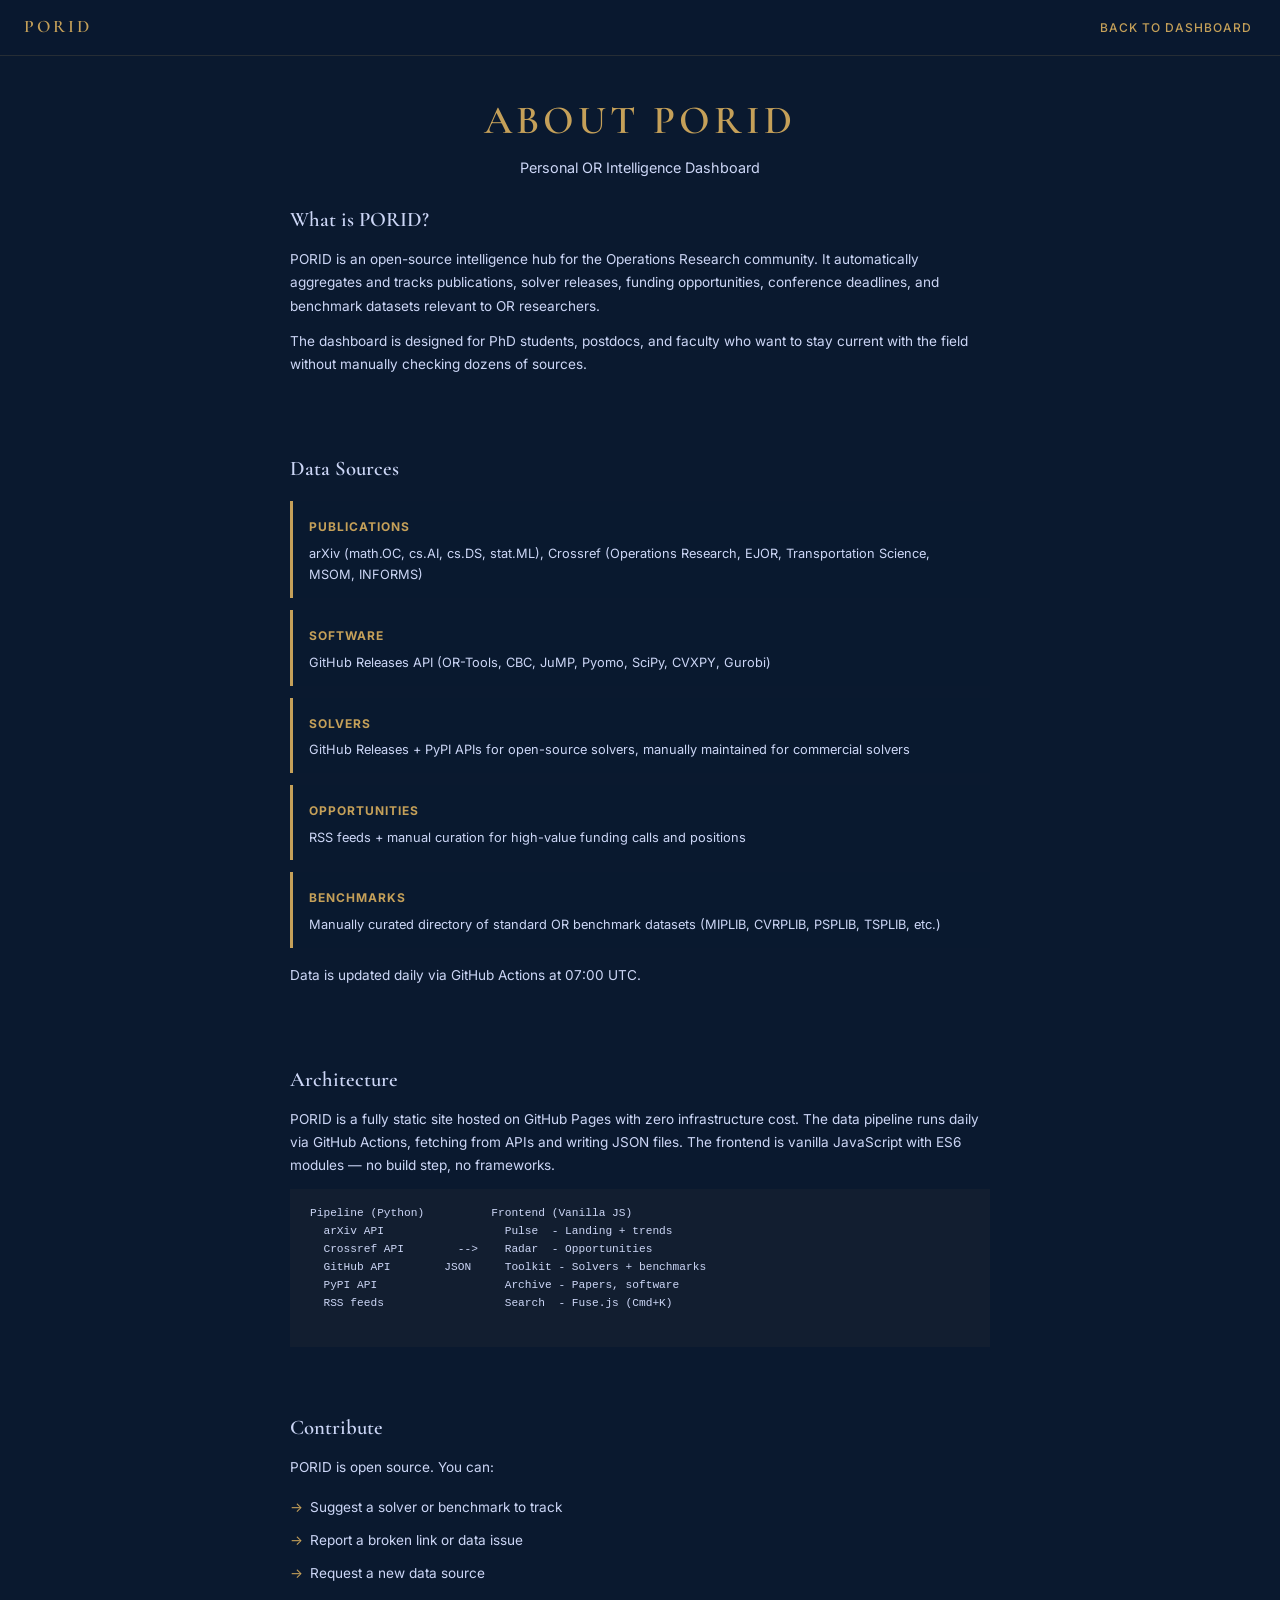
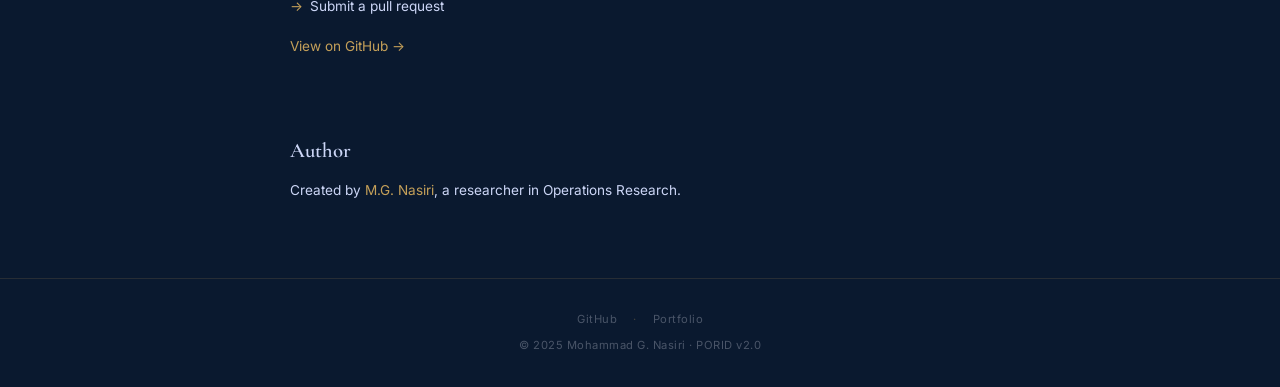
==== src/about.html @ 3f9fbd01 "feat: PORID v2.0 — 3-view intelligence hub (Pulse/Radar/Toolkit) Transform PORID from 12-tab paper a" ====
<!DOCTYPE html>
<html lang="en" data-theme="dark">
<head>
  <meta charset="UTF-8">
  <meta name="viewport" content="width=device-width, initial-scale=1.0">
  <title>About PORID — OR Intelligence Hub</title>
  <meta name="description" content="About PORID: an open-source intelligence hub for the Operations Research community.">

  <link rel="icon" type="image/svg+xml" href="data:image/svg+xml,%3Csvg xmlns='http://www.w3.org/2000/svg' viewBox='0 0 100 100'%3E%3Ccircle cx='50' cy='50' r='45' fill='%230A192F' stroke='%23C5A059' stroke-width='4'/%3E%3Ccircle cx='50' cy='50' r='8' fill='%23C5A059'/%3E%3Ccircle cx='50' cy='50' r='20' fill='none' stroke='%23C5A059' stroke-width='2' opacity='0.6'/%3E%3Ccircle cx='50' cy='50' r='32' fill='none' stroke='%23C5A059' stroke-width='1.5' opacity='0.3'/%3E%3C/svg%3E">

  <link rel="preconnect" href="https://fonts.googleapis.com">
  <link rel="preconnect" href="https://fonts.gstatic.com" crossorigin>
  <link href="https://fonts.googleapis.com/css2?family=Cormorant+Garamond:wght@400;600&family=Inter:wght@400;500;600&display=swap" rel="stylesheet">
  <link rel="stylesheet" href="css/style.css">
</head>
<body>

  <nav class="nav" role="navigation" aria-label="Main navigation">
    <a href="index.html#pulse" class="nav__brand">PORID</a>
    <div class="nav__spacer"></div>
    <div class="nav__actions">
      <a href="index.html#pulse" class="card__action" style="color: var(--color-accent);">Back to Dashboard</a>
    </div>
  </nav>

  <main class="main">
    <div class="about">
      <div class="about__hero">
        <h1 class="about__title">About PORID</h1>
        <p class="about__subtitle">Personal OR Intelligence Dashboard</p>
      </div>

      <div class="about__section">
        <h2>What is PORID?</h2>
        <p>
          PORID is an open-source intelligence hub for the Operations Research community.
          It automatically aggregates and tracks publications, solver releases, funding opportunities,
          conference deadlines, and benchmark datasets relevant to OR researchers.
        </p>
        <p>
          The dashboard is designed for PhD students, postdocs, and faculty who want to
          stay current with the field without manually checking dozens of sources.
        </p>
      </div>

      <div class="about__section">
        <h2>Data Sources</h2>
        <div class="about__sources">
          <div class="about__source">
            <strong>Publications</strong>
            <p>arXiv (math.OC, cs.AI, cs.DS, stat.ML), Crossref (Operations Research, EJOR, Transportation Science, MSOM, INFORMS)</p>
          </div>
          <div class="about__source">
            <strong>Software</strong>
            <p>GitHub Releases API (OR-Tools, CBC, JuMP, Pyomo, SciPy, CVXPY, Gurobi)</p>
          </div>
          <div class="about__source">
            <strong>Solvers</strong>
            <p>GitHub Releases + PyPI APIs for open-source solvers, manually maintained for commercial solvers</p>
          </div>
          <div class="about__source">
            <strong>Opportunities</strong>
            <p>RSS feeds + manual curation for high-value funding calls and positions</p>
          </div>
          <div class="about__source">
            <strong>Benchmarks</strong>
            <p>Manually curated directory of standard OR benchmark datasets (MIPLIB, CVRPLIB, PSPLIB, TSPLIB, etc.)</p>
          </div>
        </div>
        <p class="about__update-info">Data is updated daily via GitHub Actions at 07:00 UTC.</p>
      </div>

      <div class="about__section">
        <h2>Architecture</h2>
        <p>
          PORID is a fully static site hosted on GitHub Pages with zero infrastructure cost.
          The data pipeline runs daily via GitHub Actions, fetching from APIs and writing JSON files.
          The frontend is vanilla JavaScript with ES6 modules &mdash; no build step, no frameworks.
        </p>
        <div class="about__architecture">
          <pre class="about__code">
Pipeline (Python)          Frontend (Vanilla JS)
  arXiv API                  Pulse  - Landing + trends
  Crossref API        -->    Radar  - Opportunities
  GitHub API        JSON     Toolkit - Solvers + benchmarks
  PyPI API                   Archive - Papers, software
  RSS feeds                  Search  - Fuse.js (Cmd+K)
          </pre>
        </div>
      </div>

      <div class="about__section">
        <h2>Contribute</h2>
        <p>PORID is open source. You can:</p>
        <ul class="about__list">
          <li>Suggest a solver or benchmark to track</li>
          <li>Report a broken link or data issue</li>
          <li>Request a new data source</li>
          <li>Submit a pull request</li>
        </ul>
        <p>
          <a href="https://github.com/mghnasiri/PORID" target="_blank" rel="noopener">
            View on GitHub &rarr;
          </a>
        </p>
      </div>

      <div class="about__section">
        <h2>Author</h2>
        <p>
          Created by <a href="https://mghnasiri.github.io/" target="_blank" rel="noopener">M.G. Nasiri</a>,
          a researcher in Operations Research.
        </p>
      </div>
    </div>
  </main>

  <footer class="footer">
    <div class="footer__links">
      <a href="https://github.com/mghnasiri/PORID" target="_blank" rel="noopener">GitHub</a>
      <span class="footer__sep">&middot;</span>
      <a href="https://mghnasiri.github.io/" target="_blank" rel="noopener">Portfolio</a>
    </div>
    &copy; 2025 Mohammad G. Nasiri &middot; PORID v2.0
  </footer>

</body>
</html>
---- src/css/style.css ----
/* ================================================================
   PORID — Personal OR Intelligence Dashboard
   Design System · March 2026
   Matches mghnasiri.github.io visual identity
   ================================================================ */

/* ── Design Tokens ─────────────────────────────────────────────── */

:root {
  /* Backgrounds */
  --color-bg: #0A192F;
  --color-bg-elevated: #0D2137;
  --color-surface: rgba(10, 25, 47, 0.85);
  --color-surface-hover: rgba(13, 33, 55, 0.95);

  /* Accent */
  --color-accent: #C5A059;
  --color-accent-dim: rgba(197, 160, 89, 0.3);
  --color-accent-glow: rgba(197, 160, 89, 0.15);

  /* Text */
  --color-text: #CCD6F6;
  --color-text-muted: #8892B0;
  --color-text-faint: #4A5568;

  /* Typography */
  --font-title: 'Cormorant Garamond', Georgia, serif;
  --font-body: 'Inter', -apple-system, sans-serif;

  /* Spacing (8px base) */
  --space-xs: 4px;
  --space-sm: 8px;
  --space-md: 16px;
  --space-lg: 24px;
  --space-xl: 32px;
  --space-2xl: 48px;
  --space-3xl: 64px;

  /* Borders */
  --border-subtle: 1px solid rgba(197, 160, 89, 0.15);
  --border-card: 1px solid rgba(197, 160, 89, 0.25);
  --border-active: 1px solid rgba(197, 160, 89, 0.6);

  /* Radius */
  --radius-sm: 4px;
  --radius-md: 8px;
  --radius-lg: 12px;

  /* Shadows */
  --shadow-card: 0 4px 20px rgba(0, 0, 0, 0.3);
  --shadow-hover: 0 8px 32px rgba(197, 160, 89, 0.12);
  --shadow-modal: 0 24px 80px rgba(0, 0, 0, 0.6);

  /* Transitions */
  --transition-fast: 150ms ease;
  --transition-normal: 250ms ease;
  --transition-slow: 400ms cubic-bezier(0.4, 0, 0.2, 1);

  /* Layout */
  --nav-height: 56px;
  --filter-height: 48px;
}

/* ── Light Mode ────────────────────────────────────────────────── */

[data-theme="light"] {
  --color-bg: #F5F3EF;
  --color-bg-elevated: #FFFFFF;
  --color-surface: rgba(255, 255, 255, 0.9);
  --color-surface-hover: rgba(255, 255, 255, 1);
  --color-accent: #8B6914;
  --color-accent-dim: rgba(139, 105, 20, 0.15);
  --color-accent-glow: rgba(139, 105, 20, 0.08);
  --color-text: #1A202C;
  --color-text-muted: #4A5568;
  --color-text-faint: #A0AEC0;
  --border-subtle: 1px solid rgba(139, 105, 20, 0.1);
  --border-card: 1px solid rgba(139, 105, 20, 0.15);
  --border-active: 1px solid rgba(139, 105, 20, 0.4);
  --shadow-card: 0 2px 12px rgba(0, 0, 0, 0.08);
  --shadow-hover: 0 6px 24px rgba(139, 105, 20, 0.1);
}

/* ── Reset & Base ──────────────────────────────────────────────── */

*, *::before, *::after { box-sizing: border-box; margin: 0; padding: 0; }

html {
  font-size: 16px;
  scroll-behavior: smooth;
  -webkit-font-smoothing: antialiased;
  -moz-osx-font-smoothing: grayscale;
}

body {
  font-family: var(--font-body);
  background: var(--color-bg);
  color: var(--color-text);
  line-height: 1.6;
  padding-top: var(--nav-height);
  min-height: 100vh;
}

a { color: var(--color-accent); text-decoration: none; }
a:hover { opacity: 0.85; }

:focus-visible {
  outline: 2px solid var(--color-accent);
  outline-offset: 2px;
  border-radius: var(--radius-sm);
}

::-webkit-scrollbar { width: 6px; height: 6px; }
::-webkit-scrollbar-track { background: transparent; }
::-webkit-scrollbar-thumb { background: var(--color-accent-dim); border-radius: 3px; }
* { scrollbar-width: thin; scrollbar-color: var(--color-accent-dim) transparent; }

::selection { background: var(--color-accent-dim); color: var(--color-text); }

/* ── Navigation ────────────────────────────────────────────────── */

.nav {
  position: fixed;
  top: 0; left: 0; right: 0;
  z-index: 100;
  height: var(--nav-height);
  display: flex;
  align-items: center;
  padding: 0 var(--space-lg);
  background: rgba(10, 25, 47, 0.85);
  backdrop-filter: blur(20px);
  -webkit-backdrop-filter: blur(20px);
  border-bottom: var(--border-subtle);
  transition: background var(--transition-normal), box-shadow var(--transition-normal);
}

.nav--scrolled {
  background: rgba(10, 25, 47, 0.97);
  box-shadow: 0 4px 24px rgba(0, 0, 0, 0.3);
}

[data-theme="light"] .nav { background: rgba(245, 243, 239, 0.9); }
[data-theme="light"] .nav--scrolled {
  background: rgba(245, 243, 239, 0.98);
  box-shadow: 0 2px 12px rgba(0, 0, 0, 0.06);
}

.nav__brand {
  font-family: var(--font-title);
  font-size: 1.1rem;
  font-weight: 600;
  letter-spacing: 3px;
  color: var(--color-accent);
  text-transform: uppercase;
  white-space: nowrap;
  text-decoration: none;
  flex-shrink: 0;
}

.nav__tabs {
  display: flex;
  list-style: none;
  gap: var(--space-xs);
  margin: 0 auto;
  padding: 0;
}

.nav__tab {
  position: relative;
  font-family: var(--font-body);
  font-size: 0.8rem;
  font-weight: 500;
  text-transform: uppercase;
  letter-spacing: 1.5px;
  color: var(--color-text-muted);
  padding: var(--space-sm) var(--space-md);
  cursor: pointer;
  background: none;
  border: none;
  transition: color var(--transition-normal);
  white-space: nowrap;
}

.nav__tab::after {
  content: '';
  position: absolute;
  bottom: 0; left: 50%;
  width: 0; height: 2px;
  background: var(--color-accent);
  transition: width var(--transition-normal), left var(--transition-normal);
}

.nav__tab:hover { color: var(--color-text); }
.nav__tab:hover::after { width: 60%; left: 20%; }
.nav__tab.active { color: var(--color-accent); }
.nav__tab.active::after { width: 100%; left: 0; }

.nav__spacer { flex: 1; }

.nav__actions {
  display: flex;
  align-items: center;
  gap: var(--space-sm);
  flex-shrink: 0;
}

/* Hamburger */
.nav__hamburger {
  display: none;
  flex-direction: column;
  justify-content: center;
  gap: 5px;
  width: 28px; height: 28px;
  background: none; border: none;
  cursor: pointer; padding: 2px;
  margin-right: var(--space-md);
}

.nav__hamburger-line {
  display: block;
  width: 100%; height: 2px;
  background: var(--color-text-muted);
  border-radius: 1px;
  transition: transform var(--transition-normal), opacity var(--transition-fast);
}

/* Search trigger & Theme toggle */
.search-trigger {
  display: flex;
  align-items: center;
  gap: var(--space-sm);
  padding: var(--space-xs) var(--space-md);
  background: none;
  border: var(--border-subtle);
  border-radius: var(--radius-md);
  color: var(--color-text-muted);
  font-family: var(--font-body);
  font-size: 0.8rem;
  cursor: pointer;
  transition: border-color var(--transition-fast), color var(--transition-fast);
}

.search-trigger:hover { border-color: rgba(197, 160, 89, 0.4); color: var(--color-text); }

.search-trigger kbd {
  font-size: 0.7rem; padding: 1px 6px;
  background: rgba(197, 160, 89, 0.1);
  border-radius: 3px; color: var(--color-text-faint);
  font-family: var(--font-body);
}

.theme-toggle {
  background: none; border: none;
  font-size: 1.2rem; cursor: pointer;
  color: var(--color-text-muted);
  padding: var(--space-xs);
  transition: color var(--transition-fast), transform var(--transition-fast);
  line-height: 1;
}

.theme-toggle:hover { color: var(--color-accent); transform: rotate(15deg); }

/* ── Stats Banner ──────────────────────────────────────────────── */

.stats-banner {
  display: flex;
  align-items: center;
  justify-content: center;
  gap: var(--space-md);
  height: 36px;
  background: transparent;
  border-bottom: var(--border-subtle);
  font-family: var(--font-body);
  font-size: 0.7rem;
  font-weight: 500;
  text-transform: uppercase;
  letter-spacing: 2px;
  color: var(--color-text-faint);
}

.stats-banner__value { color: var(--color-text-muted); font-weight: 600; }

.stats-banner__sep {
  width: 3px; height: 3px;
  border-radius: 50%;
  background: var(--color-accent);
  opacity: 0.3;
}

/* ── Filter Bar ────────────────────────────────────────────────── */

.filter-bar {
  position: sticky;
  top: var(--nav-height);
  z-index: 50;
  display: flex;
  align-items: center;
  gap: var(--space-sm);
  padding: var(--space-sm) var(--space-lg);
  background: var(--color-bg);
  backdrop-filter: blur(12px);
  -webkit-backdrop-filter: blur(12px);
  border-bottom: var(--border-subtle);
  overflow-x: auto;
  -webkit-overflow-scrolling: touch;
}

.filter-bar::-webkit-scrollbar { height: 0; }

.filter-tag {
  display: inline-flex;
  align-items: center;
  height: 28px; padding: 0 12px;
  border: var(--border-card);
  border-radius: 14px;
  background: transparent;
  color: var(--color-text-muted);
  font-family: var(--font-body);
  font-size: 0.7rem; font-weight: 500;
  text-transform: uppercase;
  letter-spacing: 1px;
  cursor: pointer; white-space: nowrap;
  transition: all var(--transition-fast);
  flex-shrink: 0;
}

.filter-tag:hover { color: var(--color-text); border-color: rgba(197, 160, 89, 0.4); }

.filter-tag.active {
  background: var(--color-accent-dim);
  color: var(--color-accent);
  border-color: var(--color-accent);
}

.filter-bar__spacer { flex: 1; min-width: var(--space-md); }

.filter-select {
  height: 28px; padding: 0 var(--space-sm);
  background: transparent;
  border: var(--border-card);
  border-radius: 14px;
  color: var(--color-text-muted);
  font-family: var(--font-body);
  font-size: 0.7rem; font-weight: 500;
  text-transform: uppercase; letter-spacing: 1px;
  cursor: pointer;
  appearance: none; -webkit-appearance: none;
  padding-right: 24px;
  background-image: url("data:image/svg+xml,%3Csvg xmlns='http://www.w3.org/2000/svg' width='10' height='6' fill='%238892B0'%3E%3Cpath d='M0 0l5 6 5-6z'/%3E%3C/svg%3E");
  background-repeat: no-repeat;
  background-position: right 8px center;
  flex-shrink: 0;
  transition: border-color var(--transition-fast);
}

.filter-select:hover, .filter-select:focus { border-color: rgba(197, 160, 89, 0.4); }
.filter-select option { background: var(--color-bg-elevated); color: var(--color-text); }

.filter-clear {
  display: none;
  align-items: center;
  height: 28px; padding: 0 12px;
  border: 1px solid rgba(220, 80, 80, 0.3);
  border-radius: 14px;
  background: transparent; color: #DC5050;
  font-family: var(--font-body);
  font-size: 0.7rem; font-weight: 500;
  text-transform: uppercase; letter-spacing: 1px;
  cursor: pointer; white-space: nowrap; flex-shrink: 0;
  transition: all var(--transition-fast);
}

.filter-clear:hover { background: rgba(220, 80, 80, 0.1); }

.filter-date {
  height: 28px; padding: 0 8px;
  background: transparent; border: var(--border-card); border-radius: 14px;
  color: var(--color-text-muted); font-family: var(--font-body); font-size: 0.7rem;
  cursor: pointer; flex-shrink: 0;
}
.filter-date::-webkit-calendar-picker-indicator { filter: invert(0.6); cursor: pointer; }
.filter-date-sep { color: var(--color-text-faint); font-size: 0.75rem; flex-shrink: 0; }

.filter-logic {
  font-size: 0.65rem; font-weight: 700; letter-spacing: 1px;
  border: var(--border-card); color: var(--color-text-faint); cursor: pointer;
}
.filter-logic.active { background: var(--color-accent-dim); color: var(--color-accent); border-color: var(--color-accent); }

/* ── View Toggle ───────────────────────────────────────────────── */

.view-toggle { display: inline-flex; gap: 2px; margin-bottom: var(--space-md); }

.view-toggle__btn {
  width: 32px; height: 28px;
  display: flex; align-items: center; justify-content: center;
  background: transparent;
  border: var(--border-card);
  color: var(--color-text-muted);
  font-size: 0.9rem; cursor: pointer;
  transition: all var(--transition-fast);
}

.view-toggle__btn:first-child { border-radius: var(--radius-sm) 0 0 var(--radius-sm); }
.view-toggle__btn:last-child { border-radius: 0 var(--radius-sm) var(--radius-sm) 0; }
.view-toggle__btn:not(:first-child):not(:last-child) { border-radius: 0; }

.view-toggle__btn.active,
.view-toggle__btn:hover {
  background: var(--color-accent-dim);
  color: var(--color-accent);
  border-color: var(--color-accent);
}

/* ── Content Grid ──────────────────────────────────────────────── */

.main { padding: 0; }

.card-grid {
  display: grid;
  grid-template-columns: 1fr;
  gap: var(--space-lg);
  padding: var(--space-lg);
}

@media (min-width: 768px)  { .card-grid { grid-template-columns: repeat(2, 1fr); } }
@media (min-width: 1200px) { .card-grid { grid-template-columns: repeat(auto-fill, minmax(340px, 1fr)); } }

/* ── Card Component ────────────────────────────────────────────── */

.card {
  display: flex; flex-direction: column;
  background: var(--color-surface);
  backdrop-filter: blur(12px);
  -webkit-backdrop-filter: blur(12px);
  border: var(--border-card);
  border-left: 3px solid var(--color-accent);
  border-radius: var(--radius-md);
  padding: var(--space-lg);
  box-shadow: var(--shadow-card);
  transition: transform var(--transition-normal), box-shadow var(--transition-normal), border-color var(--transition-normal);
}

.card:hover {
  transform: translateY(-2px);
  box-shadow: var(--shadow-hover);
  border-color: rgba(197, 160, 89, 0.45);
  border-left-color: var(--color-accent);
}

.card__header {
  display: flex; justify-content: space-between; align-items: flex-start;
  gap: var(--space-md); margin-bottom: var(--space-sm);
}

.card__title {
  font-family: var(--font-body);
  font-size: 0.95rem; font-weight: 600;
  color: var(--color-text); line-height: 1.4;
  display: -webkit-box; -webkit-line-clamp: 2; -webkit-box-orient: vertical;
  overflow: hidden; margin: 0;
}

.card__date { font-size: 0.75rem; color: var(--color-text-faint); white-space: nowrap; flex-shrink: 0; }

.card__citations { color: var(--color-accent); font-weight: 500; font-size: 0.7rem; }

.card__new-badge {
  font-size: 0.55rem; font-weight: 700; letter-spacing: 1px;
  color: #0A192F; background: var(--color-accent);
  padding: 1px 6px; border-radius: 2px;
  text-transform: uppercase; flex-shrink: 0;
}

.read-dot {
  display: inline-block; width: 8px; height: 8px; border-radius: 50%;
  border: 1px solid var(--color-text-faint); background: transparent;
  transition: all var(--transition-fast);
}
.read-dot--new { background: transparent; }
.read-dot--reading { background: #C5A059; border-color: #C5A059; }
.read-dot--read { background: #4ECDC4; border-color: #4ECDC4; }

.card__read-status { padding: 4px; cursor: pointer; }

.card__subtitle {
  font-size: 0.8rem; color: var(--color-text-muted);
  margin-bottom: var(--space-sm);
  white-space: nowrap; overflow: hidden; text-overflow: ellipsis;
}

.card__body {
  font-size: 0.8rem; color: var(--color-text-muted);
  line-height: 1.5; opacity: 0.8;
  display: -webkit-box; -webkit-line-clamp: 3; -webkit-box-orient: vertical;
  overflow: hidden; margin-bottom: var(--space-md); flex: 1;
}

.card__tags { display: flex; flex-wrap: wrap; gap: 6px; margin-bottom: var(--space-sm); }

.card__actions {
  display: flex; align-items: center; gap: var(--space-sm);
  padding-top: var(--space-sm); border-top: var(--border-subtle); margin-top: auto;
}

.card__star {
  background: none; border: none; font-size: 1rem; cursor: pointer;
  color: var(--color-text-faint); padding: 2px; line-height: 1;
  transition: color var(--transition-fast), transform var(--transition-fast);
}

.card__star:hover { color: var(--color-accent); }
.card__star--active { color: var(--color-accent); }
.card__star:active { transform: scale(1.3); }

.card__action {
  font-size: 0.75rem; font-weight: 500;
  text-transform: uppercase; letter-spacing: 1px;
  color: var(--color-text-muted); background: none; border: none;
  cursor: pointer; padding: 2px 4px;
  transition: color var(--transition-fast);
}

.card__action:hover { color: var(--color-accent); }
.card__detail-btn { margin-left: auto; }

/* ── Tag Pills ─────────────────────────────────────────────────── */

.tag {
  display: inline-flex; align-items: center;
  font-family: var(--font-body);
  font-size: 0.65rem; font-weight: 500;
  text-transform: uppercase; letter-spacing: 1.5px;
  color: var(--color-accent);
  border: 1px solid var(--color-accent-dim);
  border-radius: 3px; padding: 2px 8px;
  white-space: nowrap; line-height: 1.6;
}

.tag--source {
  background: var(--color-accent-glow);
  border-color: var(--color-accent-dim); font-weight: 600;
}

.tag--source-arxiv  { color: #E74C3C; border-color: rgba(231,76,60,0.3);  background: rgba(231,76,60,0.08); }
.tag--source-ejor   { color: #3498DB; border-color: rgba(52,152,219,0.3); background: rgba(52,152,219,0.08); }
.tag--source-or     { color: #9B59B6; border-color: rgba(155,89,182,0.3); background: rgba(155,89,182,0.08); }
.tag--source-informs{ color: #2ECC71; border-color: rgba(46,204,113,0.3); background: rgba(46,204,113,0.08); }
.tag--source-ts     { color: #E67E22; border-color: rgba(230,126,34,0.3); background: rgba(230,126,34,0.08); }

.version-badge {
  font-family: var(--font-title);
  font-size: 1.5rem; font-weight: 600;
  color: var(--color-accent); letter-spacing: -0.02em;
}

.card--software .card__title { font-weight: 600; font-size: 1rem; }

/* CFP badges */
.cfp-badge { font-size: 0.75rem; font-weight: 600; color: var(--color-text-muted); white-space: nowrap; }
.cfp-badge--urgent { color: var(--color-accent); animation: pulse-gold 2s ease-in-out infinite; }
.cfp-badge--passed { color: var(--color-text-faint); text-decoration: line-through; }

/* Type badges */
.type-badge {
  display: inline-flex; align-items: center;
  font-size: 0.65rem; font-weight: 600;
  text-transform: uppercase; letter-spacing: 1.5px;
  padding: 2px 8px; border-radius: 3px;
}

.type-badge--postdoc { color: #4ECDC4; border: 1px solid rgba(78,205,196,0.3); background: rgba(78,205,196,0.08); }
.type-badge--phd     { color: #9B59B6; border: 1px solid rgba(155,89,182,0.3); background: rgba(155,89,182,0.08); }
.type-badge--faculty { color: var(--color-accent); border: 1px solid var(--color-accent-dim); background: var(--color-accent-glow); }
.type-badge--industry{ color: #3498DB; border: 1px solid rgba(52,152,219,0.3); background: rgba(52,152,219,0.08); }

/* Conference metadata */
.conf-meta { margin-bottom: var(--space-md); }
.conf-meta__row { display: flex; align-items: center; gap: var(--space-sm); font-size: 0.8rem; color: var(--color-text-muted); padding: 2px 0; }
.conf-meta__icon { font-size: 0.85rem; width: 20px; text-align: center; flex-shrink: 0; }

.card--urgent { animation: pulse-border 2s ease-in-out infinite; }

/* ── List View ─────────────────────────────────────────────────── */

.list-view { display: flex; flex-direction: column; gap: 2px; }

.list-row {
  display: flex; align-items: center; gap: var(--space-md);
  height: 72px; padding: 0 var(--space-lg);
  background: var(--color-surface);
  border: var(--border-subtle);
  border-left: 3px solid var(--color-accent);
  border-radius: var(--radius-sm);
  transition: all var(--transition-fast);
}

.list-row:hover { background: var(--color-surface-hover); box-shadow: var(--shadow-hover); }

.list-row__main { flex: 1; min-width: 0; display: flex; flex-direction: column; gap: 2px; }
.list-row__title { font-size: 0.875rem; font-weight: 500; color: var(--color-text); white-space: nowrap; overflow: hidden; text-overflow: ellipsis; }
.list-row__authors { font-size: 0.75rem; color: var(--color-text-muted); white-space: nowrap; overflow: hidden; text-overflow: ellipsis; }
.list-row__source { flex-shrink: 0; }
.list-row__date { font-size: 0.7rem; color: var(--color-text-faint); white-space: nowrap; flex-shrink: 0; }

/* ── Search Modal ──────────────────────────────────────────────── */

.search-modal {
  position: fixed; inset: 0; z-index: 200;
  display: flex; align-items: flex-start; justify-content: center;
  padding-top: 15vh;
  background: rgba(0, 0, 0, 0.7);
  backdrop-filter: blur(8px); -webkit-backdrop-filter: blur(8px);
  opacity: 0; visibility: hidden;
  transition: opacity var(--transition-normal), visibility var(--transition-normal);
}

.search-modal.open { opacity: 1; visibility: visible; }

.search-modal__box {
  width: 100%; max-width: 640px;
  background: var(--color-bg-elevated);
  border: var(--border-card); border-radius: var(--radius-lg);
  box-shadow: var(--shadow-modal); overflow: hidden;
  transform: translateY(-12px) scale(0.98);
  transition: transform var(--transition-normal);
}

.search-modal.open .search-modal__box { transform: translateY(0) scale(1); }

.search-modal__input-wrap {
  display: flex; align-items: center; gap: var(--space-md);
  padding: var(--space-md) var(--space-lg);
  border-bottom: var(--border-subtle);
}

.search-modal__icon { font-size: 1.2rem; color: var(--color-text-faint); flex-shrink: 0; }

.search-modal__input {
  flex: 1; height: 48px;
  background: none; border: none;
  font-family: var(--font-body); font-size: 1rem;
  color: var(--color-text); outline: none;
}

.search-modal__input::placeholder { color: var(--color-text-faint); }

.search-modal__results { max-height: 400px; overflow-y: auto; padding: var(--space-sm); }

.search-modal__empty { padding: var(--space-xl); text-align: center; font-size: 0.85rem; color: var(--color-text-faint); }

.search-modal__hint {
  padding: var(--space-sm) var(--space-lg);
  border-top: var(--border-subtle);
  font-size: 0.7rem; color: var(--color-text-faint); text-align: right;
}

.search-modal__hint kbd {
  padding: 1px 5px; background: rgba(197, 160, 89, 0.1);
  border-radius: 3px; font-family: var(--font-body); font-size: 0.65rem;
}

.search-result {
  padding: var(--space-sm) var(--space-md);
  border-radius: var(--radius-sm);
  cursor: pointer; border-left: 2px solid transparent;
  transition: all var(--transition-fast);
}

.search-result:hover { background: var(--color-accent-glow); border-left-color: var(--color-accent); }

.search-result__title { font-size: 0.875rem; font-weight: 500; color: var(--color-text); margin-bottom: 2px; }
.search-result__meta { font-size: 0.75rem; color: var(--color-text-muted); }
.search-result__tags { color: var(--color-accent); opacity: 0.7; }

/* ── Detail Modal ──────────────────────────────────────────────── */

.modal-detail-box { max-width: 600px; max-height: 80vh; overflow-y: auto; padding: var(--space-xl); }

.modal-detail__header { display: flex; justify-content: space-between; align-items: flex-start; margin-bottom: var(--space-lg); }

.modal-detail__title {
  font-family: var(--font-title);
  font-size: 1.4rem; font-weight: 600;
  color: var(--color-text); line-height: 1.3;
  flex: 1; margin-right: var(--space-md);
}

.modal-detail__close {
  background: none; border: none; font-size: 1.5rem;
  color: var(--color-text-muted); cursor: pointer; padding: 0; line-height: 1;
  transition: color var(--transition-fast);
}

.modal-detail__close:hover { color: var(--color-accent); }

.modal-meta {
  margin-bottom: var(--space-lg); padding: var(--space-md);
  background: var(--color-accent-glow); border-radius: var(--radius-sm);
}

.modal-meta__row { display: flex; gap: var(--space-md); padding: 4px 0; font-size: 0.8rem; }

.modal-meta__label {
  font-weight: 500; color: var(--color-text-faint);
  text-transform: uppercase; letter-spacing: 1px; font-size: 0.7rem;
  min-width: 80px; flex-shrink: 0;
}

.modal-meta__value { color: var(--color-text-muted); word-break: break-word; }

.modal-detail__body { font-size: 0.875rem; color: var(--color-text-muted); line-height: 1.7; margin-bottom: var(--space-lg); }

.modal-detail__tags { display: flex; flex-wrap: wrap; gap: 6px; margin-bottom: var(--space-lg); }

.modal-detail__actions { display: flex; gap: var(--space-md); }

.modal-detail__watchlist,
.modal-detail__link {
  padding: var(--space-sm) var(--space-lg);
  border: var(--border-card); border-radius: var(--radius-sm);
  background: transparent; color: var(--color-text-muted);
  font-family: var(--font-body); font-size: 0.8rem; font-weight: 500;
  text-transform: uppercase; letter-spacing: 1px;
  cursor: pointer; transition: all var(--transition-fast); text-align: center;
}

.modal-detail__watchlist:hover,
.modal-detail__link:hover {
  background: var(--color-accent-dim); color: var(--color-accent); border-color: var(--color-accent);
}

/* ── Watchlist Toolbar ─────────────────────────────────────────── */

.watchlist-toolbar { display: flex; align-items: center; gap: var(--space-md); padding: var(--space-md) var(--space-lg); border-bottom: var(--border-subtle); }
.watchlist-toolbar__count { font-size: 0.8rem; color: var(--color-text-muted); font-weight: 500; }

.watchlist-toolbar__btn {
  padding: var(--space-xs) var(--space-md);
  border: var(--border-card); border-radius: var(--radius-sm);
  background: transparent; color: var(--color-text-muted);
  font-family: var(--font-body); font-size: 0.75rem;
  cursor: pointer; transition: all var(--transition-fast);
}

.watchlist-toolbar__btn:hover { border-color: var(--color-accent); color: var(--color-accent); }
.watchlist-toolbar__btn--danger:hover { border-color: #DC5050; color: #DC5050; }

/* ── Empty State ───────────────────────────────────────────────── */

.empty-state {
  grid-column: 1 / -1;
  display: flex; flex-direction: column; align-items: center; justify-content: center;
  text-align: center; padding: var(--space-3xl) var(--space-lg); min-height: 300px;
}

.empty-state__icon { font-size: 3rem; margin-bottom: var(--space-lg); color: var(--color-accent); opacity: 0.6; }

.empty-state__title {
  font-family: var(--font-title);
  font-size: 1.3rem; font-weight: 600;
  color: var(--color-text); margin-bottom: var(--space-sm);
}

.empty-state__text { font-size: 0.875rem; color: var(--color-text-muted); max-width: 400px; line-height: 1.6; }

/* ── Skeleton Loading ──────────────────────────────────────────── */

.skeleton {
  background: var(--color-surface);
  border: var(--border-subtle);
  border-left: 3px solid var(--color-accent-dim);
  border-radius: var(--radius-md);
  padding: var(--space-lg); overflow: hidden;
}

.skeleton__line {
  height: 12px; border-radius: 6px;
  background: linear-gradient(90deg, var(--color-bg-elevated) 25%, rgba(197,160,89,0.06) 50%, var(--color-bg-elevated) 75%);
  background-size: 200% 100%;
  animation: shimmer 1.5s ease-in-out infinite;
  margin-bottom: var(--space-sm);
}

.skeleton__line--title   { width: 70%; height: 16px; }
.skeleton__line--subtitle{ width: 50%; height: 10px; }
.skeleton__line--body    { width: 90%; }
.skeleton__line--tags    { width: 40%; height: 10px; margin-top: var(--space-md); }

/* ── Datasets ──────────────────────────────────────────────────── */

.datasets-container { padding: var(--space-lg); }
.datasets__title { font-family: var(--font-title); font-size: 1.8rem; font-weight: 600; color: var(--color-text); text-align: center; margin-bottom: var(--space-xs); }
.datasets__subtitle { font-size: 0.85rem; color: var(--color-text-muted); text-align: center; margin-bottom: var(--space-xl); }
.datasets-category { margin-bottom: var(--space-xl); }
.datasets-category__name { font-family: var(--font-title); font-size: 1.2rem; font-weight: 600; color: var(--color-accent); margin-bottom: var(--space-md); padding-bottom: var(--space-xs); border-bottom: var(--border-subtle); }
.datasets__instances { font-size: 0.7rem; color: var(--color-accent); font-weight: 500; white-space: nowrap; }

/* ── Digest ────────────────────────────────────────────────────── */

.digest-placeholder { max-width: 600px; margin: var(--space-2xl) auto; text-align: center; }
.digest-placeholder__header { margin-bottom: var(--space-xl); }
.digest-placeholder__title { font-family: var(--font-title); font-size: 1.8rem; font-weight: 600; color: var(--color-text); margin-bottom: var(--space-sm); }
.digest-placeholder__subtitle { font-family: var(--font-title); font-size: 1rem; font-style: italic; color: var(--color-text-muted); }

.digest-preview { display: grid; grid-template-columns: 1fr 1fr; gap: var(--space-md); margin-bottom: var(--space-xl); }

.digest-preview__card {
  display: flex; align-items: center; gap: var(--space-md);
  padding: var(--space-md); border: var(--border-subtle); border-radius: var(--radius-md); text-align: left;
}

.digest-preview__icon { font-size: 1.5rem; flex-shrink: 0; }
.digest-preview__card-title { font-size: 0.8rem; font-weight: 600; color: var(--color-text); margin-bottom: 2px; }
.digest-preview__card-desc { font-size: 0.75rem; color: var(--color-text-muted); }

.digest-placeholder__note {
  font-size: 0.8rem; color: var(--color-text-faint);
  padding: var(--space-md); background: var(--color-accent-glow);
  border: var(--border-subtle); border-radius: var(--radius-sm);
}

.digest-list { max-width: 700px; margin: 0 auto; padding: var(--space-lg); }
.digest-list__title { font-family: var(--font-title); font-size: 1.8rem; font-weight: 600; color: var(--color-text); text-align: center; margin-bottom: var(--space-xs); }
.digest-list__subtitle { font-size: 0.85rem; color: var(--color-text-muted); text-align: center; margin-bottom: var(--space-xl); }

.digest-day {
  position: relative; margin-bottom: var(--space-lg);
  border: var(--border-card); border-left: 3px solid var(--color-accent);
  border-radius: var(--radius-md); background: var(--color-surface);
  backdrop-filter: blur(12px); overflow: hidden;
}

.digest-day__header { display: flex; align-items: center; justify-content: space-between; padding: var(--space-md) var(--space-lg); border-bottom: var(--border-subtle); }
.digest-day__date { font-family: var(--font-title); font-size: 1.1rem; font-weight: 600; color: var(--color-text); }
.digest-day__stats { font-size: 0.75rem; color: var(--color-accent); font-weight: 500; }
.digest-day__body { padding: var(--space-md) var(--space-lg); }
.digest-section { margin-bottom: var(--space-md); }
.digest-section:last-child { margin-bottom: 0; }
.digest-section__header { font-size: 0.7rem; font-weight: 600; letter-spacing: 1.5px; text-transform: uppercase; color: var(--color-accent); margin-bottom: var(--space-sm); padding-bottom: var(--space-xs); border-bottom: 1px solid rgba(197,160,89,0.1); }

.digest-item { display: flex; align-items: center; justify-content: space-between; gap: var(--space-md); padding: var(--space-xs) 0; cursor: pointer; border-radius: 3px; transition: background var(--transition-fast); }
.digest-item:hover { background: var(--color-accent-glow); }
.digest-item__title { font-size: 0.8rem; color: var(--color-text); flex: 1; min-width: 0; white-space: nowrap; overflow: hidden; text-overflow: ellipsis; }
.digest-item__meta { font-size: 0.65rem; color: var(--color-accent); white-space: nowrap; flex-shrink: 0; opacity: 0.8; }

/* ── Footer ────────────────────────────────────────────────────── */

.footer {
  text-align: center; padding: var(--space-xl) 0;
  border-top: var(--border-subtle);
  font-size: 0.7rem; color: var(--color-text-faint); letter-spacing: 0.5px;
}

.footer__links { display: flex; justify-content: center; gap: var(--space-md); margin-bottom: var(--space-sm); }
.footer__links a { color: var(--color-text-faint); transition: color var(--transition-fast); }
.footer__links a:hover { color: var(--color-accent); }
.footer__sep { color: var(--color-accent); opacity: 0.3; }

/* ── Scroll to Top ─────────────────────────────────────────────── */

.scroll-top {
  position: fixed; bottom: var(--space-xl); right: var(--space-xl);
  width: 40px; height: 40px;
  display: flex; align-items: center; justify-content: center;
  background: var(--color-bg-elevated);
  backdrop-filter: blur(12px);
  border: var(--border-card); border-radius: 50%;
  color: var(--color-text-muted); font-size: 1rem;
  cursor: pointer;
  opacity: 0; visibility: hidden; transform: translateY(8px);
  transition: all var(--transition-normal); z-index: 50;
}

.scroll-top--visible { opacity: 1; visibility: visible; transform: translateY(0); }
.scroll-top:hover { color: var(--color-accent); border-color: var(--color-accent); }

/* ── Animations ────────────────────────────────────────────────── */

@keyframes fadeInUp {
  from { opacity: 0; transform: translateY(12px); }
  to   { opacity: 1; transform: translateY(0); }
}

@keyframes pulse-gold {
  0%, 100% { opacity: 1; }
  50%      { opacity: 0.6; }
}

@keyframes pulse-border {
  0%, 100% { border-color: rgba(197, 160, 89, 0.25); }
  50%      { border-color: rgba(197, 160, 89, 0.6); }
}

@keyframes shimmer {
  0%   { background-position: -200% 0; }
  100% { background-position: 200% 0; }
}

[data-animate] { animation: fadeInUp 0.4s ease forwards; opacity: 0; }

@media (prefers-reduced-motion: reduce) {
  *, *::before, *::after {
    animation-duration: 0.01ms !important;
    transition-duration: 0.01ms !important;
  }
}

/* ── Responsive ────────────────────────────────────────────────── */

@media (max-width: 768px) {
  .nav { padding: 0 var(--space-md); }
  .nav__hamburger { display: flex; }

  .nav__tabs {
    display: none; position: absolute;
    top: var(--nav-height); left: 0; right: 0;
    flex-direction: column;
    background: var(--color-bg);
    border-bottom: var(--border-subtle);
    padding: var(--space-sm) 0;
    box-shadow: 0 8px 24px rgba(0, 0, 0, 0.3);
  }

  .nav__tabs--open { display: flex; }
  .nav__tab { padding: var(--space-md) var(--space-lg); text-align: left; }
  .nav__tab::after { display: none; }
  .nav__tab.active { border-left: 2px solid var(--color-accent); }
  .nav__spacer { display: none; }
  .search-trigger span { display: none; }
  .filter-bar { padding: var(--space-sm) var(--space-md); }
  .card-grid { padding: var(--space-md); gap: var(--space-md); }
  .card { padding: var(--space-md); }
  .digest-preview { grid-template-columns: 1fr; }
  .search-modal__box { margin: 0 var(--space-md); }
  .modal-detail-box { padding: var(--space-lg); }

  .list-row {
    height: auto; min-height: 60px;
    padding: var(--space-sm) var(--space-md);
    flex-wrap: wrap;
  }
}

@media (max-width: 480px) {
  .stats-banner { font-size: 0.65rem; letter-spacing: 1px; }
}

/* ── Card Cite Button ─────────────────────────────────────────── */

.card__cite {
  font-size: 0.75rem; font-weight: 600;
  text-transform: uppercase; letter-spacing: 1px;
  color: var(--color-accent); background: none; border: none;
  cursor: pointer; padding: 2px 4px;
  transition: color var(--transition-fast), background var(--transition-fast);
  border-radius: var(--radius-sm);
}

.card__cite:hover { background: var(--color-accent-dim); }

.card__cite-feedback {
  color: var(--color-accent) !important;
  background: var(--color-accent-dim) !important;
}

/* ── Search Type Tabs ─────────────────────────────────────────── */

.search-type-tabs {
  display: flex; gap: 2px;
  padding: var(--space-sm) var(--space-sm) 0 var(--space-sm);
  border-bottom: var(--border-subtle);
  margin-bottom: var(--space-xs);
}

.search-type-tab {
  padding: var(--space-xs) var(--space-md);
  font-family: var(--font-body);
  font-size: 0.7rem; font-weight: 500;
  text-transform: uppercase; letter-spacing: 1px;
  color: var(--color-text-muted);
  background: none; border: none; border-bottom: 2px solid transparent;
  cursor: pointer; transition: all var(--transition-fast);
}

.search-type-tab:hover { color: var(--color-text); }
.search-type-tab.active { color: var(--color-accent); border-bottom-color: var(--color-accent); }

.search-result__match { color: var(--color-accent); opacity: 0.7; font-style: italic; }

/* ── Trends Module ────────────────────────────────────────────── */

.trends-container {
  max-width: 900px; margin: 0 auto; padding: var(--space-lg);
}

.trends-header {
  font-family: var(--font-title);
  font-size: 1.8rem; font-weight: 600;
  color: var(--color-text); text-align: center;
  margin-bottom: var(--space-xl);
}

.trends-stats-row {
  display: grid; grid-template-columns: repeat(4, 1fr);
  gap: var(--space-md); margin-bottom: var(--space-xl);
}

.trends-stat-card {
  display: flex; flex-direction: column; align-items: center;
  padding: var(--space-lg) var(--space-md);
  background: var(--color-surface);
  border: var(--border-card); border-radius: var(--radius-md);
  text-align: center;
}

.trends-stat-value {
  font-family: var(--font-title);
  font-size: 2rem; font-weight: 600;
  color: var(--color-accent); margin-bottom: var(--space-xs);
}

.trends-stat-label {
  font-size: 0.75rem; font-weight: 500;
  text-transform: uppercase; letter-spacing: 1.5px;
  color: var(--color-text-muted);
}

.trends-grid {
  display: grid; grid-template-columns: 1fr 1fr;
  gap: var(--space-xl); margin-bottom: var(--space-xl);
}

@media (max-width: 768px) {
  .trends-stats-row { grid-template-columns: repeat(2, 1fr); }
  .trends-grid { grid-template-columns: 1fr; }
}

.trends-chart {
  background: var(--color-surface); border: var(--border-card);
  border-radius: var(--radius-md); padding: var(--space-lg);
  margin-bottom: var(--space-lg);
}

.trends-chart__title {
  font-family: var(--font-body);
  font-size: 0.85rem; font-weight: 600;
  text-transform: uppercase; letter-spacing: 1px;
  color: var(--color-text-muted); margin-bottom: var(--space-md);
}

.trends-sparkline-labels {
  display: flex; justify-content: space-between;
  font-size: 0.65rem; color: var(--color-text-faint);
  margin-top: var(--space-xs);
}

.trends-list {
  background: var(--color-surface); border: var(--border-card);
  border-radius: var(--radius-md); padding: var(--space-lg);
  margin-bottom: var(--space-lg);
}

.trends-rank-row {
  display: flex; align-items: center; gap: var(--space-md);
  padding: var(--space-xs) 0;
  border-bottom: var(--border-subtle);
}

.trends-rank-row:last-child { border-bottom: none; }

.trends-rank-num {
  font-size: 0.75rem; font-weight: 600;
  color: var(--color-accent); width: 20px; text-align: center;
}

.trends-rank-label {
  flex: 1; font-size: 0.8rem; color: var(--color-text);
  white-space: nowrap; overflow: hidden; text-overflow: ellipsis;
}

.trends-rank-count {
  font-size: 0.75rem; font-weight: 600;
  color: var(--color-text-muted);
}

/* ── Table View ───────────────────────────────────────────────── */

.table-view-wrapper {
  overflow-x: auto; padding: 0 var(--space-md);
}

.table-view {
  width: 100%; border-collapse: collapse;
  font-size: 0.8rem;
}

.table-view th {
  position: sticky; top: calc(var(--nav-height) + var(--filter-height));
  background: var(--color-bg-elevated);
  font-family: var(--font-body);
  font-size: 0.7rem; font-weight: 600;
  text-transform: uppercase; letter-spacing: 1.5px;
  color: var(--color-text-muted);
  padding: var(--space-sm) var(--space-md);
  text-align: left; white-space: nowrap;
  border-bottom: var(--border-active);
  z-index: 10;
  user-select: none;
}

.table-view th[data-sort] { cursor: pointer; }
.table-view th[data-sort]:hover { color: var(--color-accent); }

.table-view th.sorted-asc::after { content: ' \u25B2'; font-size: 0.6rem; color: var(--color-accent); }
.table-view th.sorted-desc::after { content: ' \u25BC'; font-size: 0.6rem; color: var(--color-accent); }

.table-view td {
  padding: var(--space-sm) var(--space-md);
  border-bottom: var(--border-subtle);
  color: var(--color-text-muted);
  vertical-align: top;
}

.table-view__row:hover td { background: var(--color-accent-glow); }

.table-view__title {
  color: var(--color-text); font-weight: 500;
  max-width: 400px;
}

/* ── Nav Badge ────────────────────────────────────────────────── */

.nav__badge {
  display: none; /* hidden by default, shown via JS */
  align-items: center; justify-content: center;
  min-width: 16px; height: 16px; padding: 0 4px;
  background: var(--color-accent);
  color: var(--color-bg); font-size: 0.6rem; font-weight: 700;
  border-radius: 8px;
  position: relative; top: -2px;
  margin-left: 4px;
}

/* ── Nav Prefs Button ─────────────────────────────────────────── */

.nav__prefs {
  background: none; border: none;
  font-size: 1.1rem; cursor: pointer;
  color: var(--color-text-muted);
  padding: var(--space-xs);
  transition: color var(--transition-fast), transform var(--transition-fast);
  line-height: 1;
}

.nav__prefs:hover { color: var(--color-accent); transform: rotate(60deg); }

/* ── Help Modal ───────────────────────────────────────────────── */

.help-modal__box {
  max-width: 480px; padding: var(--space-xl);
}

.help-modal__header {
  display: flex; justify-content: space-between; align-items: center;
  margin-bottom: var(--space-lg);
}

.help-modal__title {
  font-family: var(--font-title);
  font-size: 1.3rem; font-weight: 600;
  color: var(--color-text);
}

.help-modal__content {
  display: flex; flex-direction: column; gap: var(--space-lg);
}

.help-modal__group h3 {
  font-size: 0.75rem; font-weight: 600;
  text-transform: uppercase; letter-spacing: 1.5px;
  color: var(--color-accent); margin-bottom: var(--space-sm);
}

.help-modal__row {
  display: flex; align-items: center; gap: var(--space-md);
  padding: var(--space-xs) 0;
  font-size: 0.85rem; color: var(--color-text-muted);
}

.help-modal__row kbd {
  display: inline-flex; align-items: center; justify-content: center;
  min-width: 28px; height: 24px; padding: 0 6px;
  background: var(--color-accent-glow);
  border: var(--border-subtle); border-radius: var(--radius-sm);
  font-family: var(--font-body); font-size: 0.7rem; font-weight: 600;
  color: var(--color-text-muted);
}

/* ── Watchlist Note ───────────────────────────────────────────── */

.watchlist-card-wrapper {
  display: flex; flex-direction: column;
}

.watchlist-note {
  padding: var(--space-xs) var(--space-sm);
}

.watchlist-note__input {
  width: 100%; padding: var(--space-sm);
  background: var(--color-accent-glow);
  border: var(--border-subtle); border-radius: var(--radius-sm);
  color: var(--color-text-muted);
  font-family: var(--font-body); font-size: 0.75rem;
  resize: vertical; min-height: 40px;
  transition: border-color var(--transition-fast);
}

.watchlist-note__input:focus {
  outline: none; border-color: var(--color-accent);
}

.watchlist-note__input::placeholder { color: var(--color-text-faint); }

/* ── Preferences Panel (placeholder) ─────────────────────────── */

.pref-panel {
  position: fixed; inset: 0; z-index: 200;
  display: flex; align-items: center; justify-content: center;
  background: rgba(0, 0, 0, 0.7);
  backdrop-filter: blur(8px); -webkit-backdrop-filter: blur(8px);
  opacity: 0; visibility: hidden;
  transition: opacity var(--transition-normal), visibility var(--transition-normal);
}

.pref-panel.open { opacity: 1; visibility: visible; }

.pref-panel__box {
  width: 100%; max-width: 400px;
  background: var(--color-bg-elevated);
  border: var(--border-card); border-radius: var(--radius-lg);
  box-shadow: var(--shadow-modal); padding: var(--space-xl);
}

/* ── Print Stylesheet ─────────────────────────────────────────── */

@media print {
  .nav, .filter-bar, .search-modal, .help-modal, .scroll-top,
  .stats-banner, #filterBarContainer, .card__actions, .view-toggle,
  .watchlist-toolbar, .footer { display: none !important; }

  body {
    padding-top: 0; background: #fff; color: #000;
    font-size: 11pt;
  }

  .card, .list-row, .table-view td, .trends-container {
    background: #fff !important; color: #000 !important;
    border-color: #ccc !important;
    box-shadow: none !important;
    break-inside: avoid;
  }

  .card-grid {
    grid-template-columns: 1fr !important;
  }

  .card__title, .list-row__title, .table-view__title {
    color: #000 !important;
  }

  .tag { border-color: #999 !important; color: #333 !important; background: transparent !important; }

  a::after { content: " (" attr(href) ")"; font-size: 0.8em; color: #666; }
  a[href^="#"]::after, a[href^="javascript"]::after { content: ""; }
}

/* =========================================================================
   Feature Additions
   ========================================================================= */

/* --- Software repo stats --- */
.card__repo-stats {
  display: inline-block;
  font-size: 0.75rem;
  color: var(--color-text-muted);
  margin-left: var(--space-xs);
  vertical-align: middle;
}

.tag--license {
  background: var(--color-accent);
  color: var(--color-bg);
  border-color: var(--color-accent);
  font-weight: 600;
}

/* --- Hot Topics word cloud --- */
.hot-topics-cloud {
  display: flex;
  flex-wrap: wrap;
  gap: var(--space-xs) var(--space-sm);
  align-items: baseline;
  padding: var(--space-sm) 0;
  line-height: 1.6;
}

.hot-topic-word {
  color: var(--color-accent);
  cursor: default;
  transition: opacity 0.2s;
  font-family: var(--font-body);
}

.hot-topic-word:hover {
  opacity: 1 !important;
  text-decoration: underline;
}

/* --- Data Freshness Indicator --- */
.freshness-ok    { color: var(--color-accent); }
.freshness-warn  { color: #d4a017; }
.freshness-stale { color: #c0392b; }

.footer__sources {
  font-size: 0.75rem;
  color: var(--color-text-faint);
  margin-top: var(--space-xs);
}

.footer__sources-ok { color: var(--color-accent); }
.footer__sources-err { color: #c0392b; }

/* --- Onboarding Interest Tags --- */
.onboarding-interests {
  margin-top: var(--space-md);
}

.onboarding-interests h3 {
  font-family: var(--font-heading);
  font-size: 1rem;
  margin-bottom: var(--space-sm);
  color: var(--color-text);
}

.onboarding-tags {
  display: flex;
  flex-wrap: wrap;
  gap: var(--space-xs);
  margin-bottom: var(--space-md);
}

.onboarding-tag {
  display: inline-block;
  padding: 0.3rem 0.7rem;
  border: 1px solid var(--color-border);
  border-radius: var(--radius);
  font-size: 0.8rem;
  cursor: pointer;
  transition: all 0.15s;
  background: transparent;
  color: var(--color-text-muted);
  font-family: var(--font-body);
}

.onboarding-tag:hover {
  border-color: var(--color-accent);
  color: var(--color-accent);
}

.onboarding-tag.selected {
  background: var(--color-accent);
  color: var(--color-bg);
  border-color: var(--color-accent);
}

/* --- Awards Section --- */
.awards-section {
  margin-top: var(--space-xl);
}

.awards-section__title {
  font-family: var(--font-heading);
  font-size: 1.25rem;
  color: var(--color-accent);
  margin-bottom: var(--space-sm);
}

.awards-section__subtitle {
  color: var(--color-text-muted);
  font-size: 0.9rem;
  margin-bottom: var(--space-md);
}

/* --- Blogs Section --- */
.blogs-section {
  margin-top: var(--space-xl);
}

.blogs-section__title {
  font-family: var(--font-heading);
  font-size: 1.25rem;
  color: var(--color-accent);
  margin-bottom: var(--space-sm);
}

.blogs-section__subtitle {
  color: var(--color-text-muted);
  font-size: 0.9rem;
  margin-bottom: var(--space-md);
}

.card__author {
  font-size: 0.8rem;
  color: var(--color-text-faint);
  font-style: italic;
}

/* ── Welcome Modal ─────────────────────────────────────────────── */

.welcome-modal {
  position: fixed; inset: 0; z-index: 300;
  display: flex; align-items: center; justify-content: center;
  background: rgba(0, 0, 0, 0.75);
  backdrop-filter: blur(12px); -webkit-backdrop-filter: blur(12px);
}

.welcome-modal__box {
  width: 90%; max-width: 520px;
  background: var(--color-bg-elevated);
  border: var(--border-card); border-radius: var(--radius-lg);
  box-shadow: var(--shadow-modal);
  padding: var(--space-2xl) var(--space-xl);
  text-align: center;
}

.welcome-modal__title {
  font-family: var(--font-title);
  font-size: 1.8rem; font-weight: 600;
  color: var(--color-accent);
  margin-bottom: var(--space-md);
  letter-spacing: 1px;
}

.welcome-modal__text {
  font-size: 0.9rem; color: var(--color-text-muted);
  line-height: 1.6; margin-bottom: var(--space-lg);
}

.welcome-modal__features {
  list-style: none; text-align: left; padding: 0;
  margin-bottom: var(--space-xl);
}

.welcome-modal__features li {
  font-size: 0.82rem; color: var(--color-text-muted);
  padding: var(--space-xs) 0;
  border-bottom: var(--border-subtle);
}

.welcome-modal__features li:last-child { border-bottom: none; }

.welcome-modal__dismiss {
  display: inline-flex; align-items: center; justify-content: center;
  padding: var(--space-sm) var(--space-xl);
  background: var(--color-accent); color: #0A192F;
  font-family: var(--font-body); font-size: 0.85rem; font-weight: 600;
  text-transform: uppercase; letter-spacing: 1.5px;
  border: none; border-radius: var(--radius-md);
  cursor: pointer; transition: all var(--transition-fast);
}

.welcome-modal__dismiss:hover { opacity: 0.9; transform: translateY(-1px); }

/* ── Changelog Modal ───────────────────────────────────────────── */

.changelog-modal__box { max-height: 80vh; display: flex; flex-direction: column; }

.changelog-modal__header {
  display: flex; align-items: center; justify-content: space-between;
  padding: var(--space-md) var(--space-lg);
  border-bottom: var(--border-subtle);
}

.changelog-modal__title {
  font-family: var(--font-title);
  font-size: 1.3rem; font-weight: 600;
  color: var(--color-accent);
}

.changelog-modal__close {
  background: none; border: none;
  font-size: 1.5rem; color: var(--color-text-faint);
  cursor: pointer; line-height: 1; padding: 4px;
}

.changelog-modal__close:hover { color: var(--color-text); }

.changelog-modal__content {
  padding: var(--space-md) var(--space-lg);
  overflow-y: auto; max-height: 60vh;
}

.changelog-version {
  margin-bottom: var(--space-lg);
}

.changelog-version__header {
  display: flex; align-items: baseline; gap: var(--space-sm);
  margin-bottom: var(--space-sm);
}

.changelog-version__tag {
  font-family: var(--font-title); font-size: 1.1rem; font-weight: 600;
  color: var(--color-accent);
}

.changelog-version__date {
  font-size: 0.75rem; color: var(--color-text-faint);
}

.changelog-version__list {
  list-style: none; padding: 0;
}

.changelog-version__list li {
  font-size: 0.8rem; color: var(--color-text-muted);
  padding: 3px 0 3px 16px;
  position: relative;
}

.changelog-version__list li::before {
  content: ''; position: absolute; left: 0; top: 10px;
  width: 6px; height: 6px; border-radius: 50%;
  background: var(--color-accent-dim);
}

.footer__version-link {
  color: var(--color-text-faint);
  transition: color var(--transition-fast);
  cursor: pointer;
}

.footer__version-link:hover { color: var(--color-accent); }

/* ── Highly-Cited Paper (#51) ─────────────────────────────────── */

.card--cited {
  border-top: 2px solid var(--color-accent);
  box-shadow: var(--shadow-card), 0 -2px 12px rgba(197, 160, 89, 0.15);
}

.citation-badge {
  display: inline-flex; align-items: center;
  font-size: 0.6rem; font-weight: 700;
  letter-spacing: 0.5px;
  color: var(--color-accent);
  background: var(--color-accent-glow);
  border: 1px solid var(--color-accent-dim);
  border-radius: 10px;
  padding: 1px 8px;
  white-space: nowrap;
  flex-shrink: 0;
}

/* ── Software Stats Row (#64-65) ──────────────────────────────── */

.software-stats {
  display: flex;
  align-items: center;
  gap: var(--space-md);
  font-size: 0.75rem;
  color: var(--color-text-muted);
  margin-bottom: var(--space-sm);
}

.license-badge {
  display: inline-flex; align-items: center;
  font-size: 0.6rem; font-weight: 700;
  text-transform: uppercase; letter-spacing: 1px;
  color: var(--color-bg);
  background: var(--color-accent);
  border-radius: 3px;
  padding: 1px 6px;
}

/* ── Breaking Changes Badge (#67) ─────────────────────────────── */

.breaking-badge {
  display: inline-flex; align-items: center;
  font-size: 0.6rem; font-weight: 700;
  text-transform: uppercase; letter-spacing: 0.5px;
  color: #E74C3C;
  background: rgba(231, 76, 60, 0.1);
  border: 1px solid rgba(231, 76, 60, 0.3);
  border-radius: 3px;
  padding: 1px 6px;
  margin-left: var(--space-xs);
}

/* ── NEW Badge for Opportunities (#86) ────────────────────────── */

.new-badge {
  display: inline-flex; align-items: center;
  font-size: 0.55rem; font-weight: 700;
  letter-spacing: 1px;
  text-transform: uppercase;
  color: #0A192F;
  background: var(--color-accent);
  padding: 1px 6px;
  border-radius: 2px;
  flex-shrink: 0;
}

/* ── Format Badge for Conferences (#27) ───────────────────────── */

.format-badge {
  display: inline-flex; align-items: center;
  font-size: 0.6rem; font-weight: 600;
  text-transform: capitalize; letter-spacing: 0.5px;
  color: var(--color-text-muted);
  background: var(--color-accent-glow);
  border: 1px solid var(--color-accent-dim);
  border-radius: 10px;
  padding: 1px 8px;
  white-space: nowrap;
  flex-shrink: 0;
}

/* ── PDF Link on Card (#47) ───────────────────────────────────── */

.card__pdf {
  font-weight: 600;
  color: #E74C3C !important;
}

.card__pdf:hover {
  color: #C0392B !important;
}

/* ── Report Issue Flag (#115) ─────────────────────────────────── */

.card__report {
  font-size: 0.7rem;
  opacity: 0.4;
  transition: opacity var(--transition-fast);
}

.card__report:hover {
  opacity: 1;
}

/* ── Happening This Week Banner (#23) ─────────────────────────── */

.week-banner {
  display: flex;
  align-items: center;
  justify-content: center;
  gap: var(--space-md);
  padding: var(--space-sm) var(--space-lg);
  background: var(--color-accent-glow);
  border-bottom: 1px solid var(--color-accent-dim);
  font-size: 0.8rem;
  font-weight: 500;
  color: var(--color-accent);
  text-align: center;
}

.week-banner__close {
  background: none;
  border: none;
  color: var(--color-text-faint);
  font-size: 1.1rem;
  cursor: pointer;
  padding: 0 4px;
  line-height: 1;
  transition: color var(--transition-fast);
}

.week-banner__close:hover {
  color: var(--color-text);
}

/* ── Changelog Page (#117) ────────────────────────────────────── */

.changelog-page {
  max-width: 700px;
  margin: 0 auto;
  padding: var(--space-xl) var(--space-lg);
}

.changelog-page__title {
  font-family: var(--font-title);
  font-size: 1.8rem;
  font-weight: 600;
  color: var(--color-text);
  text-align: center;
  margin-bottom: var(--space-xs);
}

.changelog-page__subtitle {
  font-size: 0.85rem;
  color: var(--color-text-muted);
  text-align: center;
  margin-bottom: var(--space-xl);
}

/* ── "More" Dropdown Nav ──────────────────────────────────────── */

.nav__more {
  position: relative;
  display: flex;
  align-items: center;
}

.nav__more-trigger {
  display: inline-flex;
  align-items: center;
  gap: 4px;
  padding: var(--space-xs) var(--space-sm);
  font-family: var(--font-body);
  font-size: 0.8rem;
  font-weight: 500;
  color: var(--color-text-muted);
  cursor: pointer;
  border-radius: var(--radius-sm);
  transition: color var(--transition-fast), background var(--transition-fast);
  white-space: nowrap;
  user-select: none;
}

.nav__more-trigger:hover {
  color: var(--color-accent);
  background: var(--color-accent-glow);
}

.nav__more-menu {
  display: none;
  position: absolute;
  top: 100%;
  left: 0;
  z-index: 200;
  min-width: 160px;
  background: var(--color-bg-elevated);
  border: var(--border-card);
  border-radius: var(--radius-md);
  box-shadow: var(--shadow-card);
  padding: var(--space-xs) 0;
  list-style: none;
  margin: 0;
}

.nav__more:hover .nav__more-menu,
.nav__more:focus-within .nav__more-menu {
  display: block;
}

.nav__more-menu .nav__tab {
  display: block;
  padding: var(--space-xs) var(--space-md);
  font-size: 0.8rem;
  white-space: nowrap;
}

.nav__more-menu .nav__tab:hover {
  background: var(--color-accent-glow);
}

/* Highlight More trigger when a sub-tab is active */
.nav__more:has(.nav__tab.active) .nav__more-trigger {
  color: var(--color-accent);
}

/* ── Funding Card Accent (#7) ─────────────────────────────────── */

.card--funding {
  border-left: 3px solid #2ECC71;
}

.agency-badge {
  display: inline-flex;
  align-items: center;
  font-size: 0.6rem;
  font-weight: 700;
  text-transform: uppercase;
  letter-spacing: 1px;
  color: #0A192F;
  background: #2ECC71;
  border-radius: 3px;
  padding: 1px 6px;
  flex-shrink: 0;
}

.funding-amount {
  font-weight: 600;
  color: #2ECC71;
}

.card__action--funding {
  color: #2ECC71 !important;
}

.card__action--funding:hover {
  color: #27AE60 !important;
}

/* ── Award Card Accent (#9) ───────────────────────────────────── */

.card--award {
  border-left: 3px solid #9B59B6;
}

.org-badge {
  display: inline-flex;
  align-items: center;
  font-size: 0.6rem;
  font-weight: 700;
  text-transform: uppercase;
  letter-spacing: 1px;
  color: #0A192F;
  background: #9B59B6;
  border-radius: 3px;
  padding: 1px 6px;
  flex-shrink: 0;
}

/* ── Resource Card Styles (#10) ───────────────────────────────── */

.card--resource {
  border-left: 3px solid var(--color-accent);
}

.resource-icon {
  font-size: 1.2rem;
  flex-shrink: 0;
}

.resource-category-badge {
  display: inline-flex;
  align-items: center;
  font-size: 0.6rem;
  font-weight: 600;
  text-transform: uppercase;
  letter-spacing: 0.5px;
  color: var(--color-text-muted);
  background: var(--color-accent-glow);
  border: 1px solid var(--color-accent-dim);
  border-radius: 10px;
  padding: 1px 8px;
  white-space: nowrap;
  flex-shrink: 0;
}

.resources-container,
.funding-container,
.awards-container {
  max-width: 1200px;
  margin: 0 auto;
  padding: var(--space-lg);
}

.resources-category {
  margin-bottom: var(--space-xl);
}

.resources-category__name {
  font-family: var(--font-title);
  font-size: 1.15rem;
  color: var(--color-accent);
  margin-bottom: var(--space-md);
}

.section-title {
  font-family: var(--font-title);
  font-size: 1.5rem;
  font-weight: 600;
  color: var(--color-text);
  text-align: center;
  margin-bottom: var(--space-xs);
}

.section-subtitle {
  font-size: 0.85rem;
  color: var(--color-text-muted);
  text-align: center;
  margin-bottom: var(--space-xl);
}

/* ── Special Issues Section (#12) ─────────────────────────────── */

.special-issues-section {
  margin-top: var(--space-xl);
}

.special-issues-section__title {
  font-family: var(--font-title);
  font-size: 1.25rem;
  color: var(--color-accent);
  margin-bottom: var(--space-sm);
}

.special-issues-section__subtitle {
  color: var(--color-text-muted);
  font-size: 0.9rem;
  margin-bottom: var(--space-md);
}

.card--special-issue {
  border-left: 3px solid #E67E22;
}

.journal-badge {
  display: inline-flex;
  align-items: center;
  font-size: 0.6rem;
  font-weight: 700;
  text-transform: uppercase;
  letter-spacing: 1px;
  color: #0A192F;
  background: #E67E22;
  border-radius: 3px;
  padding: 1px 6px;
  flex-shrink: 0;
}

/* ── Calendar Subscribe Button (#16) ──────────────────────────── */

.conf-cal-subscribe {
  display: flex;
  justify-content: flex-end;
  margin-bottom: var(--space-md);
}

.card__action--cal {
  display: inline-flex;
  align-items: center;
  gap: 4px;
  padding: var(--space-xs) var(--space-sm);
  background: var(--color-accent-glow);
  border: 1px solid var(--color-accent-dim);
  border-radius: var(--radius-sm);
  font-size: 0.8rem;
  font-weight: 500;
  color: var(--color-accent) !important;
  text-decoration: none;
  transition: all var(--transition-fast);
}

.card__action--cal:hover {
  background: var(--color-accent-dim);
}

/* ── Rolling Badge ────────────────────────────────────────────── */

.cfp-badge--rolling {
  color: var(--color-text-muted);
  border: 1px solid var(--color-text-faint);
  background: none;
}

/* ── Mobile: More dropdown becomes inline ─────────────────────── */

@media (max-width: 768px) {
  .nav__more-menu {
    position: static;
    display: block;
    background: none;
    border: none;
    box-shadow: none;
    padding: 0;
  }
  .nav__more {
    flex-direction: column;
    align-items: flex-start;
  }
  .nav__more-trigger {
    display: none;
  }
  .nav__more-menu .nav__tab {
    padding: var(--space-xs) var(--space-sm);
  }
}

/* ============================================
   PORID v2.0 — Hub Views (Pulse / Radar / Toolkit)
   ============================================ */

/* --- Pulse View --- */
.pulse { max-width: 900px; margin: 0 auto; }
.pulse__hero { text-align: center; padding: 3rem 1rem 2rem; }
.pulse__title { font-family: var(--font-title); font-size: 3rem; font-weight: 600; color: var(--color-accent); letter-spacing: 6px; text-transform: uppercase; margin-bottom: 0.25rem; }
.pulse__subtitle { font-family: var(--font-title); font-size: 1.25rem; color: var(--color-text); font-weight: 400; margin-bottom: 0.5rem; }
.pulse__tagline { font-size: 0.85rem; color: var(--color-muted); }

.pulse__radar-container { position: relative; margin: 1.5rem 0; border: 1px solid var(--color-border); border-radius: var(--radius); overflow: hidden; background: var(--color-surface); min-height: 300px; }
.pulse__radar-container svg { display: block; width: 100%; height: auto; }
.pulse__radar-placeholder { display: flex; flex-direction: column; align-items: center; justify-content: center; padding: 4rem 2rem; text-align: center; color: var(--color-muted); }
.pulse__radar-placeholder-icon { font-size: 3rem; color: var(--color-accent); opacity: 0.4; margin-bottom: 1rem; }
.pulse__radar-placeholder p { font-family: var(--font-title); font-size: 1.1rem; font-weight: 600; margin-bottom: 0.5rem; }
.pulse__radar-placeholder-note { font-size: 0.75rem; opacity: 0.6; }

.pulse__metrics { display: grid; grid-template-columns: repeat(4, 1fr); gap: 1px; background: var(--color-border); border: 1px solid var(--color-border); border-radius: var(--radius); overflow: hidden; margin-bottom: 2rem; }
.pulse__metric { display: flex; flex-direction: column; align-items: center; padding: 1.25rem 0.75rem; background: var(--color-surface); text-align: center; }
.pulse__metric-value { font-family: var(--font-title); font-size: 1.8rem; font-weight: 600; color: var(--color-accent); line-height: 1.2; }
.pulse__metric-label { font-size: 0.65rem; color: var(--color-muted); letter-spacing: 1.5px; text-transform: uppercase; margin-top: 0.25rem; }

.pulse__brief { margin-bottom: 2rem; }
.brief { border: 1px solid var(--color-border); border-radius: var(--radius); background: var(--color-surface); overflow: hidden; }
.brief__header { display: flex; align-items: center; justify-content: space-between; padding: 1rem 1.25rem; border-bottom: 1px solid var(--color-border); }
.brief__title { font-family: var(--font-title); font-size: 1.15rem; font-weight: 600; color: var(--color-text); }
.brief__date { font-size: 0.7rem; color: var(--color-accent); }
.brief__body { padding: 0.75rem 1.25rem; }
.brief__section { display: flex; gap: 0.75rem; padding: 0.75rem 0; border-bottom: 1px solid rgba(197, 160, 89, 0.08); }
.brief__section:last-child { border-bottom: none; }
.brief__section-icon { font-size: 1.2rem; flex-shrink: 0; width: 1.5rem; text-align: center; }
.brief__section strong { display: block; font-size: 0.7rem; letter-spacing: 1.5px; text-transform: uppercase; color: var(--color-accent); margin-bottom: 0.25rem; }
.brief__section p { font-size: 0.85rem; color: var(--color-muted); line-height: 1.6; }
.brief__empty { padding: 1.5rem 1.25rem; font-size: 0.85rem; color: var(--color-muted); text-align: center; }
.brief--placeholder { opacity: 0.6; }

.pulse__cards { display: grid; grid-template-columns: repeat(3, 1fr); gap: 1rem; margin-bottom: 2rem; }
.pulse__card { display: flex; align-items: center; gap: 0.75rem; padding: 1rem 1.25rem; background: var(--color-surface); border: 1px solid var(--color-border); border-left: 3px solid var(--color-accent); border-radius: var(--radius); text-decoration: none; color: var(--color-text); transition: box-shadow var(--transition), border-color var(--transition), transform var(--transition); }
.pulse__card:hover { border-color: var(--color-accent); box-shadow: 0 4px 20px rgba(197, 160, 89, 0.15); transform: translateY(-2px); opacity: 1; }
.pulse__card-icon { font-size: 1.5rem; flex-shrink: 0; }
.pulse__card-content { flex: 1; min-width: 0; }
.pulse__card-title { font-family: var(--font-title); font-size: 1rem; font-weight: 600; color: var(--color-text); margin-bottom: 0.15rem; }
.pulse__card-desc { font-size: 0.75rem; color: var(--color-muted); }
.pulse__card-arrow { color: var(--color-accent); font-size: 1rem; flex-shrink: 0; opacity: 0.5; transition: opacity var(--transition), transform var(--transition); }
.pulse__card:hover .pulse__card-arrow { opacity: 1; transform: translateX(4px); }

/* --- Radar View --- */
.radar-view { max-width: 900px; margin: 0 auto; }
.radar-view__header { display: flex; align-items: flex-start; justify-content: space-between; gap: 1rem; margin-bottom: 1.5rem; }
.radar-view__title { font-family: var(--font-title); font-size: 2rem; font-weight: 600; color: var(--color-text); }
.radar-view__subtitle { font-size: 0.85rem; color: var(--color-muted); margin-top: 0.25rem; }
.radar-view__stats { display: flex; gap: 0.75rem; flex-shrink: 0; }
.radar-view__stat { font-size: 0.7rem; font-weight: 600; letter-spacing: 1px; text-transform: uppercase; color: var(--color-accent); padding: 0.3rem 0.75rem; border: 1px solid var(--color-border); border-radius: 999px; }
.radar-view__stat--urgent { color: #E07070; border-color: rgba(224, 112, 112, 0.4); }
.radar-view__filters { display: flex; gap: 0.5rem; margin-bottom: 1.5rem; flex-wrap: wrap; }
.radar-filter { padding: 0.4rem 0.85rem; font-size: 0.7rem; font-weight: 500; letter-spacing: 1px; text-transform: uppercase; color: var(--color-muted); border: 1px solid var(--color-border); border-radius: 999px; text-decoration: none; transition: all var(--transition); }
.radar-filter:hover, .radar-filter--active { color: var(--color-accent); border-color: var(--color-accent); background: rgba(197, 160, 89, 0.08); opacity: 1; }
.radar-list { display: flex; flex-direction: column; gap: 0; }
.radar-item { display: flex; align-items: flex-start; gap: 1rem; padding: 1rem 1.25rem; border-bottom: 1px solid var(--color-border); transition: background var(--transition); }
.radar-item:first-child { border-top: 1px solid var(--color-border); }
.radar-item:hover { background: rgba(197, 160, 89, 0.03); }
.radar-item__deadline { flex-shrink: 0; width: 90px; text-align: center; padding-top: 0.1rem; }
.radar-badge { display: inline-block; padding: 0.2rem 0.5rem; font-size: 0.6rem; font-weight: 600; letter-spacing: 1px; text-transform: uppercase; border-radius: 999px; color: var(--color-accent); border: 1px solid var(--color-border); white-space: nowrap; }
.radar-badge--urgent { color: #E07070; border-color: rgba(224, 112, 112, 0.4); background: rgba(224, 112, 112, 0.06); }
.radar-badge--soon { color: var(--color-accent); border-color: var(--color-accent); background: rgba(197, 160, 89, 0.06); }
.radar-badge--passed { color: var(--color-muted); border-color: var(--color-border); opacity: 0.5; }
.radar-badge--none { color: var(--color-muted); border-color: var(--color-border); opacity: 0.4; }
.radar-item__body { flex: 1; min-width: 0; }
.radar-item__header { display: flex; align-items: center; gap: 0.5rem; margin-bottom: 0.3rem; flex-wrap: wrap; }
.radar-cat { font-size: 0.55rem; font-weight: 600; letter-spacing: 1.5px; text-transform: uppercase; padding: 0.15rem 0.5rem; border-radius: 999px; white-space: nowrap; color: var(--color-accent); border: 1px solid var(--color-border); }
.radar-cat--conf { color: #B08BEB; border-color: rgba(176, 139, 235, 0.4); }
.radar-cat--fund { color: #F0C674; border-color: rgba(240, 198, 116, 0.4); }
.radar-cat--phd { color: #F0A8C4; border-color: rgba(240, 168, 196, 0.4); }
.radar-cat--postdoc { color: #7EC8E3; border-color: rgba(126, 200, 227, 0.4); }
.radar-cat--faculty { color: #B08BEB; border-color: rgba(176, 139, 235, 0.4); }
.radar-item__title { font-family: var(--font-title); font-size: 1rem; font-weight: 600; color: var(--color-text); line-height: 1.3; }
.radar-item__subtitle { font-size: 0.75rem; color: var(--color-muted); margin-bottom: 0.35rem; }
.radar-item__tags { display: flex; flex-wrap: wrap; gap: 0.3rem; }
.radar-item__actions { display: flex; align-items: center; gap: 0.4rem; flex-shrink: 0; }

/* --- Toolkit View --- */
.toolkit-view { max-width: 1100px; margin: 0 auto; }
.toolkit-view__header { margin-bottom: 1rem; }
.toolkit-view__title { font-family: var(--font-title); font-size: 2rem; font-weight: 600; color: var(--color-text); }
.toolkit-view__subtitle { font-size: 0.85rem; color: var(--color-muted); margin-top: 0.25rem; }
.toolkit-view__tabs { display: flex; gap: 0.5rem; margin-bottom: 1.5rem; flex-wrap: wrap; }
.toolkit-tab { padding: 0.5rem 1rem; font-size: 0.7rem; font-weight: 500; letter-spacing: 1px; text-transform: uppercase; color: var(--color-muted); border: 1px solid var(--color-border); border-radius: var(--radius); text-decoration: none; transition: all var(--transition); }
.toolkit-tab:hover, .toolkit-tab--active { color: var(--color-accent); border-color: var(--color-accent); background: rgba(197, 160, 89, 0.08); opacity: 1; }
.toolkit-overview { display: flex; flex-direction: column; gap: 1.5rem; }
.toolkit-section { border: 1px solid var(--color-border); border-radius: var(--radius); background: var(--color-surface); padding: 1.25rem 1.5rem; }
.toolkit-section__header { display: flex; align-items: center; justify-content: space-between; margin-bottom: 0.5rem; }
.toolkit-section__header h2 { font-family: var(--font-title); font-size: 1.15rem; font-weight: 600; color: var(--color-text); }
.toolkit-section__link { font-size: 0.7rem; font-weight: 500; letter-spacing: 1px; text-transform: uppercase; color: var(--color-accent); }
.toolkit-section__desc { font-size: 0.85rem; color: var(--color-muted); line-height: 1.6; }
.toolkit-releases { display: flex; flex-direction: column; gap: 0; }
.toolkit-release { display: flex; align-items: center; justify-content: space-between; padding: 0.5rem 0; border-bottom: 1px solid rgba(197, 160, 89, 0.08); }
.toolkit-release:last-child { border-bottom: none; }
.toolkit-release__info { display: flex; align-items: center; gap: 0.5rem; }
.toolkit-release__info strong { color: var(--color-text); font-size: 0.85rem; }
.toolkit-release__date { font-size: 0.7rem; color: var(--color-muted); }

/* Solver table */
.solver-table-wrap { overflow-x: auto; }
.solver-table { width: 100%; border-collapse: collapse; font-size: 0.8rem; }
.solver-table th { text-align: left; padding: 0.75rem; font-size: 0.65rem; font-weight: 600; letter-spacing: 1.5px; text-transform: uppercase; color: var(--color-accent); border-bottom: 2px solid var(--color-border); white-space: nowrap; }
.solver-table td { padding: 0.75rem; border-bottom: 1px solid var(--color-border); vertical-align: top; }
.solver-row:hover td { background: rgba(197, 160, 89, 0.03); }
.solver-row__name { min-width: 140px; }
.solver-row__name strong { display: block; color: var(--color-text); font-size: 0.85rem; }
.solver-row__vendor { display: block; font-size: 0.65rem; color: var(--color-muted); margin-top: 0.15rem; }
.solver-row__version { white-space: nowrap; }
.solver-row__date { display: block; font-size: 0.6rem; color: var(--color-muted); margin-top: 0.2rem; }
.solver-license { font-size: 0.6rem; font-weight: 600; letter-spacing: 1px; text-transform: uppercase; padding: 0.15rem 0.5rem; border-radius: 999px; white-space: nowrap; }
.solver-license--open { color: #7BE0AD; border: 1px solid rgba(123, 224, 173, 0.4); background: rgba(123, 224, 173, 0.06); }
.solver-license--comm { color: var(--color-accent); border: 1px solid var(--color-border); background: rgba(197, 160, 89, 0.06); }
.solver-problem { display: inline-block; font-size: 0.55rem; font-weight: 600; letter-spacing: 1px; padding: 0.1rem 0.35rem; margin: 0.1rem; border: 1px solid var(--color-border); border-radius: 3px; color: var(--color-muted); }
.solver-row__langs { font-size: 0.75rem; color: var(--color-muted); max-width: 180px; }
.solver-row__links { white-space: nowrap; }
.solver-row__links a { font-size: 0.65rem; font-weight: 600; letter-spacing: 0.5px; text-transform: uppercase; margin-right: 0.5rem; }
.solver-legend { margin-top: 1rem; padding: 0.75rem 1rem; font-size: 0.75rem; color: var(--color-muted); border: 1px solid var(--color-border); border-radius: var(--radius); background: rgba(197, 160, 89, 0.03); }
.solver-legend summary { cursor: pointer; color: var(--color-accent); font-size: 0.7rem; margin-top: 0.5rem; }
.solver-legend__grid { display: grid; grid-template-columns: repeat(auto-fill, minmax(200px, 1fr)); gap: 0.35rem; margin-top: 0.5rem; font-size: 0.7rem; }

/* Benchmark directory */
.benchmark-directory { display: flex; flex-direction: column; gap: 2rem; }
.benchmark-category__header { display: flex; align-items: center; justify-content: space-between; margin-bottom: 0.5rem; }
.benchmark-category__header h2 { font-family: var(--font-title); font-size: 1.3rem; font-weight: 600; color: var(--color-text); }
.benchmark-category__count { font-size: 0.65rem; color: var(--color-accent); letter-spacing: 1px; text-transform: uppercase; }
.benchmark-category__desc { font-size: 0.8rem; color: var(--color-muted); margin-bottom: 1rem; line-height: 1.6; }
.benchmark-list { display: flex; flex-direction: column; gap: 0; }
.benchmark-item { padding: 1rem 1.25rem; border: 1px solid var(--color-border); border-bottom: none; background: var(--color-surface); }
.benchmark-item:first-child { border-radius: var(--radius) var(--radius) 0 0; }
.benchmark-item:last-child { border-bottom: 1px solid var(--color-border); border-radius: 0 0 var(--radius) var(--radius); }
.benchmark-item:only-child { border-radius: var(--radius); border-bottom: 1px solid var(--color-border); }
.benchmark-item__header { display: flex; align-items: center; justify-content: space-between; margin-bottom: 0.25rem; }
.benchmark-item__header h3 { font-family: var(--font-title); font-size: 1rem; font-weight: 600; color: var(--color-text); }
.benchmark-item__count { font-size: 0.6rem; font-weight: 600; letter-spacing: 1px; text-transform: uppercase; color: var(--color-accent); padding: 0.15rem 0.5rem; border: 1px solid var(--color-border); border-radius: 999px; }
.benchmark-item__fullname { font-size: 0.75rem; color: var(--color-muted); font-style: italic; margin-bottom: 0.35rem; }
.benchmark-item__desc { font-size: 0.8rem; color: var(--color-muted); line-height: 1.6; margin-bottom: 0.5rem; }
.benchmark-item__meta { display: flex; flex-wrap: wrap; gap: 0.75rem; font-size: 0.65rem; color: var(--color-muted); margin-bottom: 0.5rem; }
.benchmark-item__actions { display: flex; gap: 0.75rem; }

/* Software directory (toolkit) */
.software-directory { display: flex; flex-direction: column; gap: 0; }
.software-item { padding: 1rem 1.25rem; border-bottom: 1px solid var(--color-border); }
.software-item:first-child { border-top: 1px solid var(--color-border); }
.software-item__header { display: flex; align-items: center; gap: 0.5rem; margin-bottom: 0.35rem; flex-wrap: wrap; }
.software-item__header h3 { font-family: var(--font-title); font-size: 1rem; font-weight: 600; color: var(--color-text); }
.software-item__date { font-size: 0.7rem; color: var(--color-muted); }
.software-item__changelog { font-size: 0.8rem; color: var(--color-muted); line-height: 1.6; margin-bottom: 0.5rem; }
.software-item__tags { display: flex; flex-wrap: wrap; gap: 0.3rem; margin-bottom: 0.5rem; }
.software-item__actions { display: flex; gap: 0.5rem; }

/* D3 radar chart */
.bubble { cursor: pointer; }
.bubble-label, .bubble-count, .bubble-indicator { pointer-events: none; font-family: var(--font-body); }
.radar-tooltip { position: absolute; z-index: 200; max-width: 240px; padding: 0.85rem 1rem; background: var(--color-surface); border: 1px solid var(--color-border); border-radius: var(--radius); backdrop-filter: blur(16px); -webkit-backdrop-filter: blur(16px); box-shadow: 0 12px 40px rgba(0, 0, 0, 0.3); transition: opacity 0.15s ease; pointer-events: none; }
.radar-tooltip__name { font-family: var(--font-title); font-size: 1rem; font-weight: 600; color: var(--color-text); margin-bottom: 0.25rem; }
.radar-tooltip__velocity { font-size: 0.75rem; color: var(--color-accent); font-weight: 500; margin-bottom: 0.5rem; }
.radar-tooltip__sparkline { display: block; margin: 0.35rem 0; }
.radar-tooltip__count { font-size: 0.7rem; color: var(--color-muted); margin-bottom: 0.25rem; }
.radar-tooltip__keywords { font-size: 0.65rem; color: var(--color-muted); opacity: 0.8; margin-bottom: 0.35rem; }
.radar-tooltip__hint { font-size: 0.6rem; color: var(--color-accent); opacity: 0.6; }
.radar-mobile-list { padding: 1.5rem; }
.radar-mobile-list__title { font-family: var(--font-title); font-size: 1.1rem; font-weight: 600; color: var(--color-text); margin-bottom: 1rem; text-align: center; }
.radar-mobile-item { display: flex; align-items: center; gap: 0.75rem; padding: 0.6rem 0; border-bottom: 1px solid rgba(197, 160, 89, 0.08); }
.radar-mobile-item__arrow { font-size: 0.8rem; width: 1.5rem; text-align: center; flex-shrink: 0; }
.radar-mobile-item__arrow--accelerating { color: #4ADE80; }
.radar-mobile-item__arrow--declining { color: #8892B0; }
.radar-mobile-item__arrow--stable { color: #C5A059; }
.radar-mobile-item__info { flex: 1; display: flex; justify-content: space-between; align-items: center; }
.radar-mobile-item__name { font-size: 0.85rem; color: var(--color-text); font-weight: 500; }
.radar-mobile-item__stats { font-size: 0.7rem; color: var(--color-muted); white-space: nowrap; }

/* About page */
.about { max-width: 700px; margin: 0 auto; }
.about__hero { text-align: center; padding: 2rem 0 1.5rem; }
.about__title { font-family: var(--font-title); font-size: 2.5rem; font-weight: 600; color: var(--color-accent); letter-spacing: 4px; text-transform: uppercase; }
.about__subtitle { font-size: 0.9rem; color: var(--color-muted); margin-top: 0.25rem; }
.about__section { margin-bottom: 2rem; padding-bottom: 2rem; border-bottom: 1px solid var(--color-border); }
.about__section:last-child { border-bottom: none; }
.about__section h2 { font-family: var(--font-title); font-size: 1.3rem; font-weight: 600; color: var(--color-text); margin-bottom: 0.75rem; }
.about__section p { font-size: 0.85rem; color: var(--color-muted); line-height: 1.7; margin-bottom: 0.75rem; }
.about__sources { display: flex; flex-direction: column; gap: 0.75rem; margin: 1rem 0; }
.about__source { padding: 0.75rem 1rem; border: 1px solid var(--color-border); border-left: 3px solid var(--color-accent); border-radius: var(--radius); background: var(--color-surface); }
.about__source strong { font-size: 0.75rem; letter-spacing: 1px; text-transform: uppercase; color: var(--color-accent); }
.about__source p { font-size: 0.8rem; margin-bottom: 0; margin-top: 0.25rem; }
.about__code { font-family: 'Courier New', monospace; font-size: 0.7rem; color: var(--color-muted); background: rgba(197, 160, 89, 0.04); border: 1px solid var(--color-border); border-radius: var(--radius); padding: 1rem 1.25rem; overflow-x: auto; line-height: 1.6; white-space: pre; }
.about__list { list-style: none; padding: 0; margin: 0.75rem 0; }
.about__list li { padding: 0.35rem 0 0.35rem 1.25rem; position: relative; font-size: 0.85rem; color: var(--color-muted); }
.about__list li::before { content: '\2192'; position: absolute; left: 0; color: var(--color-accent); }

/* Hub view animations */
.pulse__card[data-animate], .pulse__metric[data-animate], .radar-item[data-animate],
.toolkit-section[data-animate], .benchmark-item[data-animate], .software-item[data-animate],
.solver-row[data-animate] { opacity: 0; animation: fadeInUp 0.4s ease forwards; }

/* Hub view responsive */
@media (max-width: 768px) {
  .pulse__hero { padding: 2rem 1rem 1.5rem; }
  .pulse__title { font-size: 2rem; }
  .pulse__metrics { grid-template-columns: repeat(2, 1fr); }
  .pulse__cards { grid-template-columns: 1fr; }
  .radar-view__header { flex-direction: column; }
  .radar-item { flex-direction: column; gap: 0.5rem; }
  .radar-item__deadline { width: auto; text-align: left; }
  .radar-item__actions { align-self: flex-end; }
  .solver-table { font-size: 0.7rem; }
  .solver-table th, .solver-table td { padding: 0.5rem; }
}
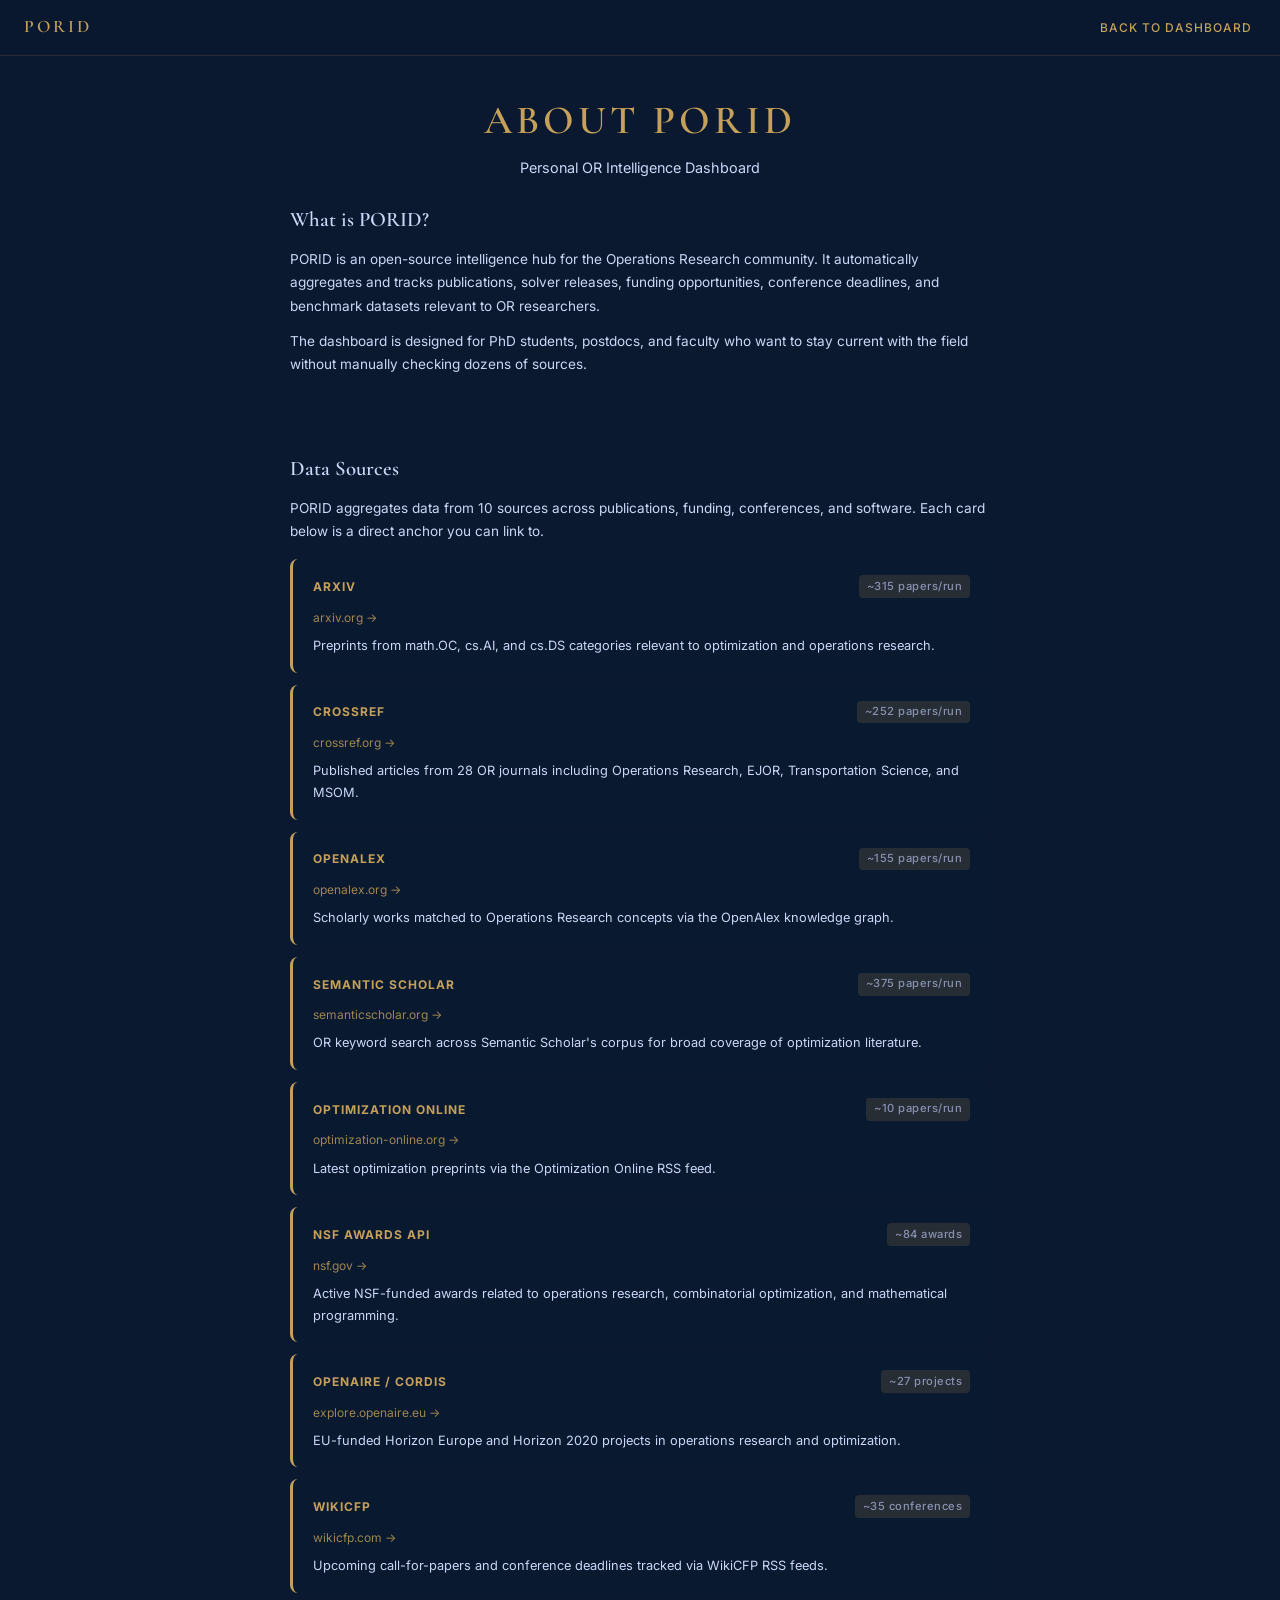
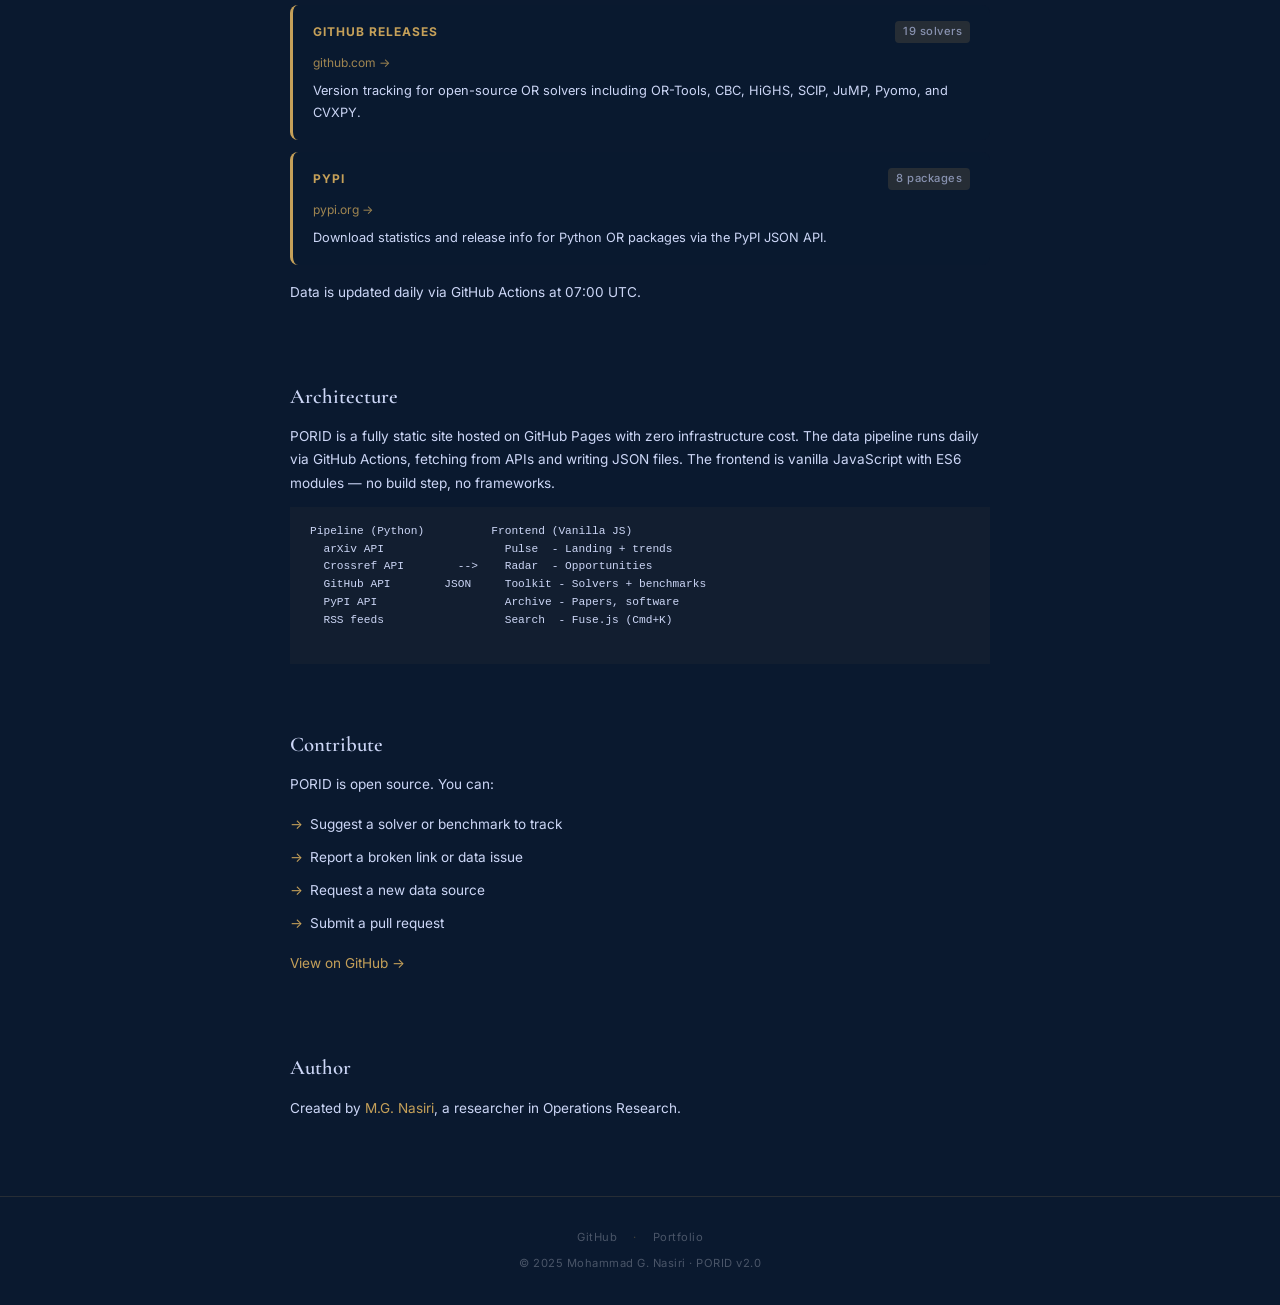
==== commit 72f1b217: "feat: implement 10 accepted improvement ideas (batch 1) SEO & Structured Data: - CS-09: Add JSON-LD " ====
--- a/src/about.html
+++ b/src/about.html
@@ -12,6 +12,56 @@
   <link rel="preconnect" href="https://fonts.gstatic.com" crossorigin>
   <link href="https://fonts.googleapis.com/css2?family=Cormorant+Garamond:wght@400;600&family=Inter:wght@400;500;600&display=swap" rel="stylesheet">
   <link rel="stylesheet" href="css/style.css">
+
+  <!-- FAQPage Structured Data -->
+  <script type="application/ld+json">
+  {
+    "@context": "https://schema.org",
+    "@type": "FAQPage",
+    "mainEntity": [
+      {
+        "@type": "Question",
+        "name": "What is PORID?",
+        "acceptedAnswer": {
+          "@type": "Answer",
+          "text": "PORID (Personal OR Intelligence Dashboard) is an open-source intelligence hub for the Operations Research community. It automatically aggregates and tracks publications, solver releases, funding opportunities, conference deadlines, and benchmark datasets relevant to OR researchers."
+        }
+      },
+      {
+        "@type": "Question",
+        "name": "How often is PORID data updated?",
+        "acceptedAnswer": {
+          "@type": "Answer",
+          "text": "Data is updated daily via a GitHub Actions pipeline that runs at 07:00 UTC. The pipeline fetches new entries from arXiv, Crossref, OpenAlex, Semantic Scholar, GitHub Releases, PyPI, and curated RSS feeds."
+        }
+      },
+      {
+        "@type": "Question",
+        "name": "What solvers does PORID track?",
+        "acceptedAnswer": {
+          "@type": "Answer",
+          "text": "PORID tracks both open-source and commercial optimization solvers including OR-Tools, CBC, HiGHS, SCIP, GLPK, Gurobi, CPLEX, JuMP, Pyomo, CVXPY, SciPy, and others. Release data for open-source solvers comes from GitHub Releases and PyPI APIs, while commercial solver updates are manually maintained."
+        }
+      },
+      {
+        "@type": "Question",
+        "name": "How can I cite PORID?",
+        "acceptedAnswer": {
+          "@type": "Answer",
+          "text": "You can cite PORID by referencing the GitHub repository: M.G. Nasiri, 'PORID — Personal OR Intelligence Dashboard,' GitHub, https://github.com/mghnasiri/PORID. A formal citation record (e.g., Zenodo DOI) may be added in a future release."
+        }
+      },
+      {
+        "@type": "Question",
+        "name": "How do I contribute corrections to PORID?",
+        "acceptedAnswer": {
+          "@type": "Answer",
+          "text": "You can report data issues, broken links, or suggest new sources by opening an issue on the PORID GitHub repository at https://github.com/mghnasiri/PORID/issues. Pull requests for code fixes or new features are also welcome."
+        }
+      }
+    ]
+  }
+  </script>
 </head>
 <body>
 
@@ -45,27 +95,99 @@
 
       <div class="about__section">
         <h2>Data Sources</h2>
+        <p>PORID aggregates data from 10 sources across publications, funding, conferences, and software. Each card below is a direct anchor you can link to.</p>
         <div class="about__sources">
-          <div class="about__source">
-            <strong>Publications</strong>
-            <p>arXiv (math.OC, cs.AI, cs.DS, stat.ML), Crossref (Operations Research, EJOR, Transportation Science, MSOM, INFORMS)</p>
-          </div>
-          <div class="about__source">
-            <strong>Software</strong>
-            <p>GitHub Releases API (OR-Tools, CBC, JuMP, Pyomo, SciPy, CVXPY, Gurobi)</p>
-          </div>
-          <div class="about__source">
-            <strong>Solvers</strong>
-            <p>GitHub Releases + PyPI APIs for open-source solvers, manually maintained for commercial solvers</p>
-          </div>
-          <div class="about__source">
-            <strong>Opportunities</strong>
-            <p>RSS feeds + manual curation for high-value funding calls and positions</p>
-          </div>
-          <div class="about__source">
-            <strong>Benchmarks</strong>
-            <p>Manually curated directory of standard OR benchmark datasets (MIPLIB, CVRPLIB, PSPLIB, TSPLIB, etc.)</p>
-          </div>
+
+          <div class="about__source-card" id="source-arxiv">
+            <div class="about__source-header">
+              <strong>arXiv</strong>
+              <span class="about__source-count">~315 papers/run</span>
+            </div>
+            <a href="https://arxiv.org/" target="_blank" rel="noopener">arxiv.org &rarr;</a>
+            <p>Preprints from math.OC, cs.AI, and cs.DS categories relevant to optimization and operations research.</p>
+          </div>
+
+          <div class="about__source-card" id="source-crossref">
+            <div class="about__source-header">
+              <strong>Crossref</strong>
+              <span class="about__source-count">~252 papers/run</span>
+            </div>
+            <a href="https://www.crossref.org/" target="_blank" rel="noopener">crossref.org &rarr;</a>
+            <p>Published articles from 28 OR journals including Operations Research, EJOR, Transportation Science, and MSOM.</p>
+          </div>
+
+          <div class="about__source-card" id="source-openalex">
+            <div class="about__source-header">
+              <strong>OpenAlex</strong>
+              <span class="about__source-count">~155 papers/run</span>
+            </div>
+            <a href="https://openalex.org/" target="_blank" rel="noopener">openalex.org &rarr;</a>
+            <p>Scholarly works matched to Operations Research concepts via the OpenAlex knowledge graph.</p>
+          </div>
+
+          <div class="about__source-card" id="source-semantic-scholar">
+            <div class="about__source-header">
+              <strong>Semantic Scholar</strong>
+              <span class="about__source-count">~375 papers/run</span>
+            </div>
+            <a href="https://www.semanticscholar.org/" target="_blank" rel="noopener">semanticscholar.org &rarr;</a>
+            <p>OR keyword search across Semantic Scholar's corpus for broad coverage of optimization literature.</p>
+          </div>
+
+          <div class="about__source-card" id="source-optimization-online">
+            <div class="about__source-header">
+              <strong>Optimization Online</strong>
+              <span class="about__source-count">~10 papers/run</span>
+            </div>
+            <a href="https://optimization-online.org/" target="_blank" rel="noopener">optimization-online.org &rarr;</a>
+            <p>Latest optimization preprints via the Optimization Online RSS feed.</p>
+          </div>
+
+          <div class="about__source-card" id="source-nsf">
+            <div class="about__source-header">
+              <strong>NSF Awards API</strong>
+              <span class="about__source-count">~84 awards</span>
+            </div>
+            <a href="https://www.nsf.gov/" target="_blank" rel="noopener">nsf.gov &rarr;</a>
+            <p>Active NSF-funded awards related to operations research, combinatorial optimization, and mathematical programming.</p>
+          </div>
+
+          <div class="about__source-card" id="source-openaire">
+            <div class="about__source-header">
+              <strong>OpenAIRE / CORDIS</strong>
+              <span class="about__source-count">~27 projects</span>
+            </div>
+            <a href="https://explore.openaire.eu/" target="_blank" rel="noopener">explore.openaire.eu &rarr;</a>
+            <p>EU-funded Horizon Europe and Horizon 2020 projects in operations research and optimization.</p>
+          </div>
+
+          <div class="about__source-card" id="source-wikicfp">
+            <div class="about__source-header">
+              <strong>WikiCFP</strong>
+              <span class="about__source-count">~35 conferences</span>
+            </div>
+            <a href="http://www.wikicfp.com/" target="_blank" rel="noopener">wikicfp.com &rarr;</a>
+            <p>Upcoming call-for-papers and conference deadlines tracked via WikiCFP RSS feeds.</p>
+          </div>
+
+          <div class="about__source-card" id="source-github">
+            <div class="about__source-header">
+              <strong>GitHub Releases</strong>
+              <span class="about__source-count">19 solvers</span>
+            </div>
+            <a href="https://github.com/" target="_blank" rel="noopener">github.com &rarr;</a>
+            <p>Version tracking for open-source OR solvers including OR-Tools, CBC, HiGHS, SCIP, JuMP, Pyomo, and CVXPY.</p>
+          </div>
+
+          <div class="about__source-card" id="source-pypi">
+            <div class="about__source-header">
+              <strong>PyPI</strong>
+              <span class="about__source-count">8 packages</span>
+            </div>
+            <a href="https://pypi.org/" target="_blank" rel="noopener">pypi.org &rarr;</a>
+            <p>Download statistics and release info for Python OR packages via the PyPI JSON API.</p>
+          </div>
+
         </div>
         <p class="about__update-info">Data is updated daily via GitHub Actions at 07:00 UTC.</p>
       </div>
--- a/src/css/style.css
+++ b/src/css/style.css
@@ -764,6 +764,22 @@
 
 .empty-state__text { font-size: 0.875rem; color: var(--color-text-muted); max-width: 400px; line-height: 1.6; }
 
+.empty-state__browse {
+  display: inline-block;
+  margin-top: var(--space-md);
+  padding: var(--space-xs) var(--space-md);
+  font-size: 0.875rem;
+  color: var(--color-accent);
+  text-decoration: none;
+  border: 1px solid var(--color-accent);
+  border-radius: var(--radius-md);
+  transition: background 0.2s, color 0.2s;
+}
+.empty-state__browse:hover {
+  background: var(--color-accent);
+  color: var(--color-bg);
+}
+
 /* ── Skeleton Loading ──────────────────────────────────────────── */
 
 .skeleton {
@@ -895,6 +911,16 @@
 @keyframes shimmer {
   0%   { background-position: -200% 0; }
   100% { background-position: 200% 0; }
+}
+
+@keyframes card-new-glow {
+  0%   { box-shadow: 0 0 0 0 rgba(197, 160, 89, 0.6); border-color: rgba(197, 160, 89, 0.7); }
+  50%  { box-shadow: 0 0 12px 2px rgba(197, 160, 89, 0.35); border-color: rgba(197, 160, 89, 0.5); }
+  100% { box-shadow: 0 0 0 0 rgba(197, 160, 89, 0); border-color: var(--border-color, rgba(255,255,255,0.06)); }
+}
+
+.card-new {
+  animation: card-new-glow 2s ease-out forwards;
 }
 
 [data-animate] { animation: fadeInUp 0.4s ease forwards; opacity: 0; }
@@ -2170,6 +2196,15 @@
 .about__source { padding: 0.75rem 1rem; border: 1px solid var(--color-border); border-left: 3px solid var(--color-accent); border-radius: var(--radius); background: var(--color-surface); }
 .about__source strong { font-size: 0.75rem; letter-spacing: 1px; text-transform: uppercase; color: var(--color-accent); }
 .about__source p { font-size: 0.8rem; margin-bottom: 0; margin-top: 0.25rem; }
+.about__source-card { padding: 1rem 1.25rem; border: 1px solid var(--color-border); border-left: 3px solid var(--color-accent); border-radius: var(--radius-md); background: var(--color-surface); transition: border-color var(--transition-fast), box-shadow var(--transition-fast); scroll-margin-top: calc(var(--nav-height) + 1rem); }
+.about__source-card:hover { border-color: var(--color-accent-dim); box-shadow: var(--shadow-hover); }
+.about__source-card:target { border-color: var(--color-accent); box-shadow: 0 0 0 1px var(--color-accent-dim); }
+.about__source-header { display: flex; align-items: center; justify-content: space-between; margin-bottom: 0.35rem; }
+.about__source-header strong { font-size: 0.75rem; letter-spacing: 1px; text-transform: uppercase; color: var(--color-accent); }
+.about__source-count { font-size: 0.7rem; font-weight: 500; color: var(--color-text-muted); background: var(--color-accent-glow); padding: 0.15rem 0.5rem; border-radius: var(--radius-sm); letter-spacing: 0.5px; white-space: nowrap; }
+.about__source-card a { font-size: 0.75rem; color: var(--color-accent); opacity: 0.8; transition: opacity var(--transition-fast); }
+.about__source-card a:hover { opacity: 1; }
+.about__source-card p { font-size: 0.8rem; margin-bottom: 0; margin-top: 0.35rem; }
 .about__code { font-family: 'Courier New', monospace; font-size: 0.7rem; color: var(--color-muted); background: rgba(197, 160, 89, 0.04); border: 1px solid var(--color-border); border-radius: var(--radius); padding: 1rem 1.25rem; overflow-x: auto; line-height: 1.6; white-space: pre; }
 .about__list { list-style: none; padding: 0; margin: 0.75rem 0; }
 .about__list li { padding: 0.35rem 0 0.35rem 1.25rem; position: relative; font-size: 0.85rem; color: var(--color-muted); }
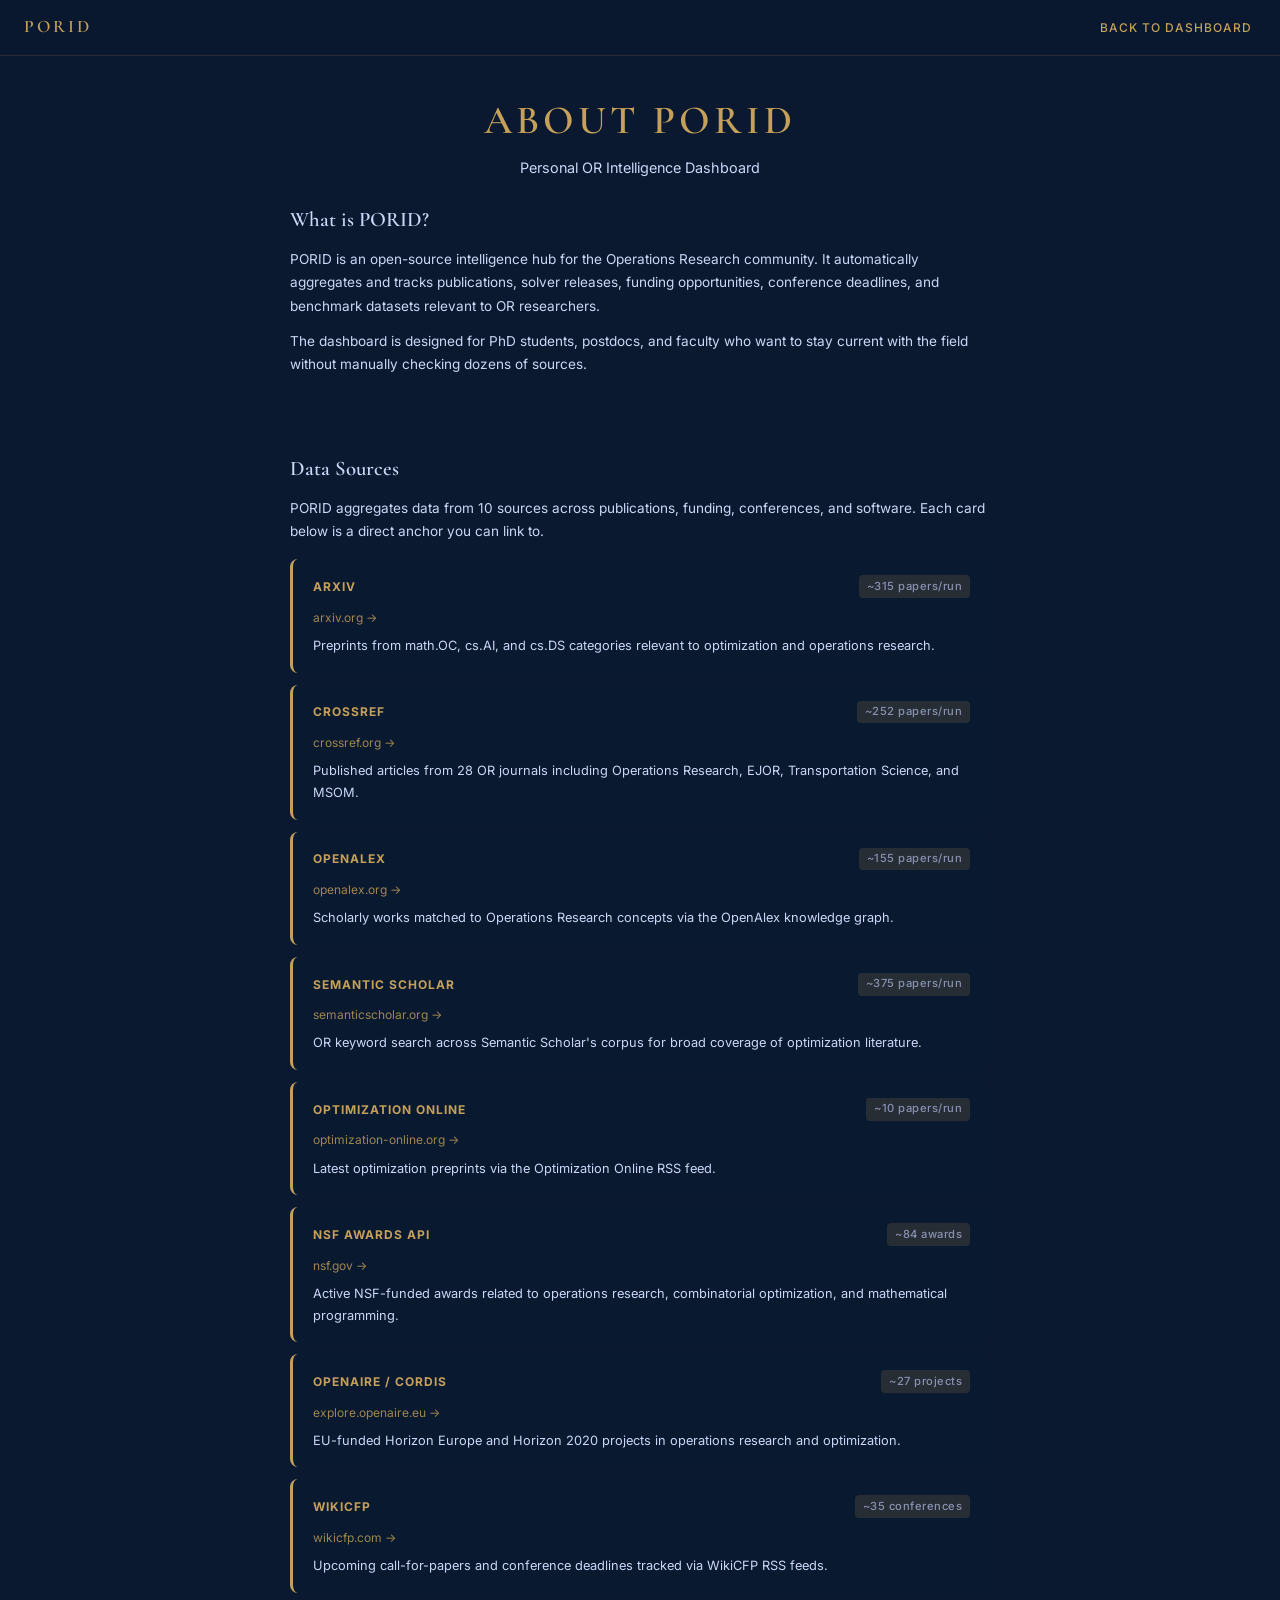
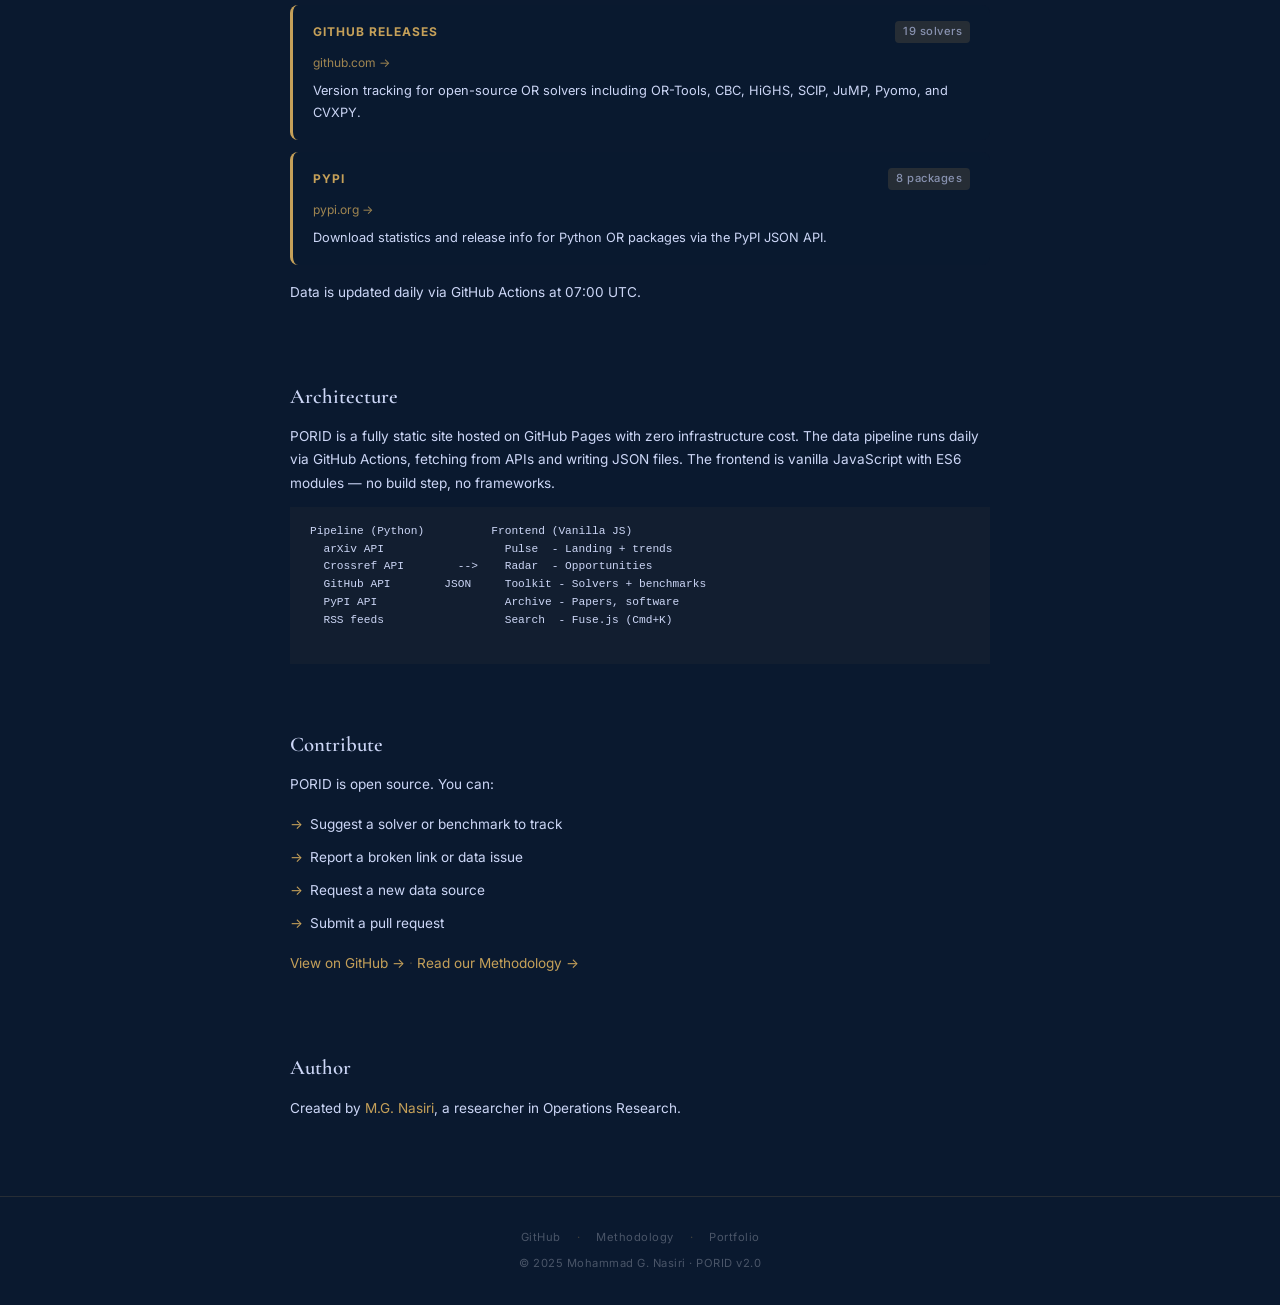
==== commit 8c4bbb70: "feat: implement 10 more improvement ideas (batch 2) SEO & Content: - CS-05: Dynamic meta tags + cano" ====
--- a/src/about.html
+++ b/src/about.html
@@ -224,6 +224,10 @@
           <a href="https://github.com/mghnasiri/PORID" target="_blank" rel="noopener">
             View on GitHub &rarr;
           </a>
+          <span class="footer__sep">&middot;</span>
+          <a href="methodology.html">
+            Read our Methodology &rarr;
+          </a>
         </p>
       </div>
 
@@ -240,6 +244,8 @@
   <footer class="footer">
     <div class="footer__links">
       <a href="https://github.com/mghnasiri/PORID" target="_blank" rel="noopener">GitHub</a>
+      <span class="footer__sep">&middot;</span>
+      <a href="methodology.html">Methodology</a>
       <span class="footer__sep">&middot;</span>
       <a href="https://mghnasiri.github.io/" target="_blank" rel="noopener">Portfolio</a>
     </div>
--- a/src/css/style.css
+++ b/src/css/style.css
@@ -1272,34 +1272,70 @@
 /* ── Print Stylesheet ─────────────────────────────────────────── */
 
 @media print {
-  .nav, .filter-bar, .search-modal, .help-modal, .scroll-top,
-  .stats-banner, #filterBarContainer, .card__actions, .view-toggle,
-  .watchlist-toolbar, .footer { display: none !important; }
-
-  body {
-    padding-top: 0; background: #fff; color: #000;
+  /* ── Hide non-printable UI ──────────────────────────────────── */
+  .nav, .footer, .filter-bar, .search-modal, .help-modal,
+  .welcome-modal, .scroll-top, .stats-banner, .theme-toggle,
+  .search-trigger, .nav__prefs, #filterBarContainer,
+  .card__actions, .view-toggle, .watchlist-toolbar,
+  #detailModal, #changelogModal, #helpModal { display: none !important; }
+
+  /* ── Page setup (A4) ────────────────────────────────────────── */
+  @page {
+    size: A4;
+    margin: 18mm 15mm 18mm 15mm;
+  }
+
+  /* ── Base reset ─────────────────────────────────────────────── */
+  html, body {
+    padding: 0; margin: 0;
+    background: #fff !important; color: #000 !important;
     font-size: 11pt;
+    -webkit-print-color-adjust: exact;
+    print-color-adjust: exact;
   }
 
+  .main { padding: 0; margin: 0; max-width: 100%; }
+
+  /* ── Cards & data rows ──────────────────────────────────────── */
   .card, .list-row, .table-view td, .trends-container {
     background: #fff !important; color: #000 !important;
-    border-color: #ccc !important;
+    border: 1px solid #ddd !important;
     box-shadow: none !important;
     break-inside: avoid;
   }
 
   .card-grid {
-    grid-template-columns: 1fr !important;
+    display: block !important;
   }
-
+  .card-grid > * {
+    width: 100% !important;
+    max-width: 100% !important;
+    margin-bottom: 12pt;
+  }
+
+  /* ── Typography ─────────────────────────────────────────────── */
   .card__title, .list-row__title, .table-view__title {
     color: #000 !important;
   }
 
-  .tag { border-color: #999 !important; color: #333 !important; background: transparent !important; }
-
+  .tag {
+    border-color: #999 !important;
+    color: #333 !important;
+    background: transparent !important;
+  }
+
+  /* ── Links: show URLs ───────────────────────────────────────── */
+  a { color: #000 !important; text-decoration: underline; }
   a::after { content: " (" attr(href) ")"; font-size: 0.8em; color: #666; }
-  a[href^="#"]::after, a[href^="javascript"]::after { content: ""; }
+  a[href^="#"]::after,
+  a[href^="javascript"]::after,
+  a[href^="data:"]::after { content: ""; }
+
+  /* ── Remove decorative styles ───────────────────────────────── */
+  *, *::before, *::after {
+    box-shadow: none !important;
+    text-shadow: none !important;
+  }
 }
 
 /* =========================================================================
@@ -2228,3 +2264,72 @@
   .solver-table { font-size: 0.7rem; }
   .solver-table th, .solver-table td { padding: 0.5rem; }
 }
+
+/* -----------------------------------------------------------------------
+   Error Boundary — fallback UI for failed data fetches (PR-04)
+   ----------------------------------------------------------------------- */
+
+.load-error {
+  display: flex;
+  flex-direction: column;
+  align-items: center;
+  justify-content: center;
+  gap: var(--space-sm);
+  padding: var(--space-xl) var(--space-lg);
+  margin: var(--space-lg) auto;
+  max-width: 480px;
+  text-align: center;
+  border: 1px solid var(--color-border);
+  border-radius: var(--radius-md, 12px);
+  background: var(--color-surface);
+}
+
+.load-error__icon {
+  font-size: 2rem;
+  opacity: 0.45;
+}
+
+.load-error__heading {
+  margin: 0;
+  font-family: var(--font-title);
+  font-size: 1rem;
+  font-weight: 600;
+  color: var(--color-text-faint);
+}
+
+.load-error__detail {
+  margin: 0;
+  font-size: 0.8rem;
+  color: var(--color-text-faint);
+  opacity: 0.75;
+}
+
+/* -----------------------------------------------------------------------
+   Load-more button for paginated card rendering (PR-06)
+   ----------------------------------------------------------------------- */
+
+.load-more-wrapper {
+  display: flex;
+  justify-content: center;
+  padding: var(--space-md) 0;
+}
+
+.load-more-btn {
+  display: inline-flex;
+  align-items: center;
+  gap: var(--space-xs);
+  padding: 0.5rem 1.5rem;
+  font-size: 0.85rem;
+  font-weight: 500;
+  color: var(--color-accent);
+  background: var(--color-surface);
+  border: 1px solid var(--color-border);
+  border-radius: var(--radius-md, 12px);
+  cursor: pointer;
+  transition: background var(--transition-fast), border-color var(--transition-fast);
+}
+
+.load-more-btn:hover {
+  background: var(--color-bg);
+  border-color: var(--color-accent);
+}
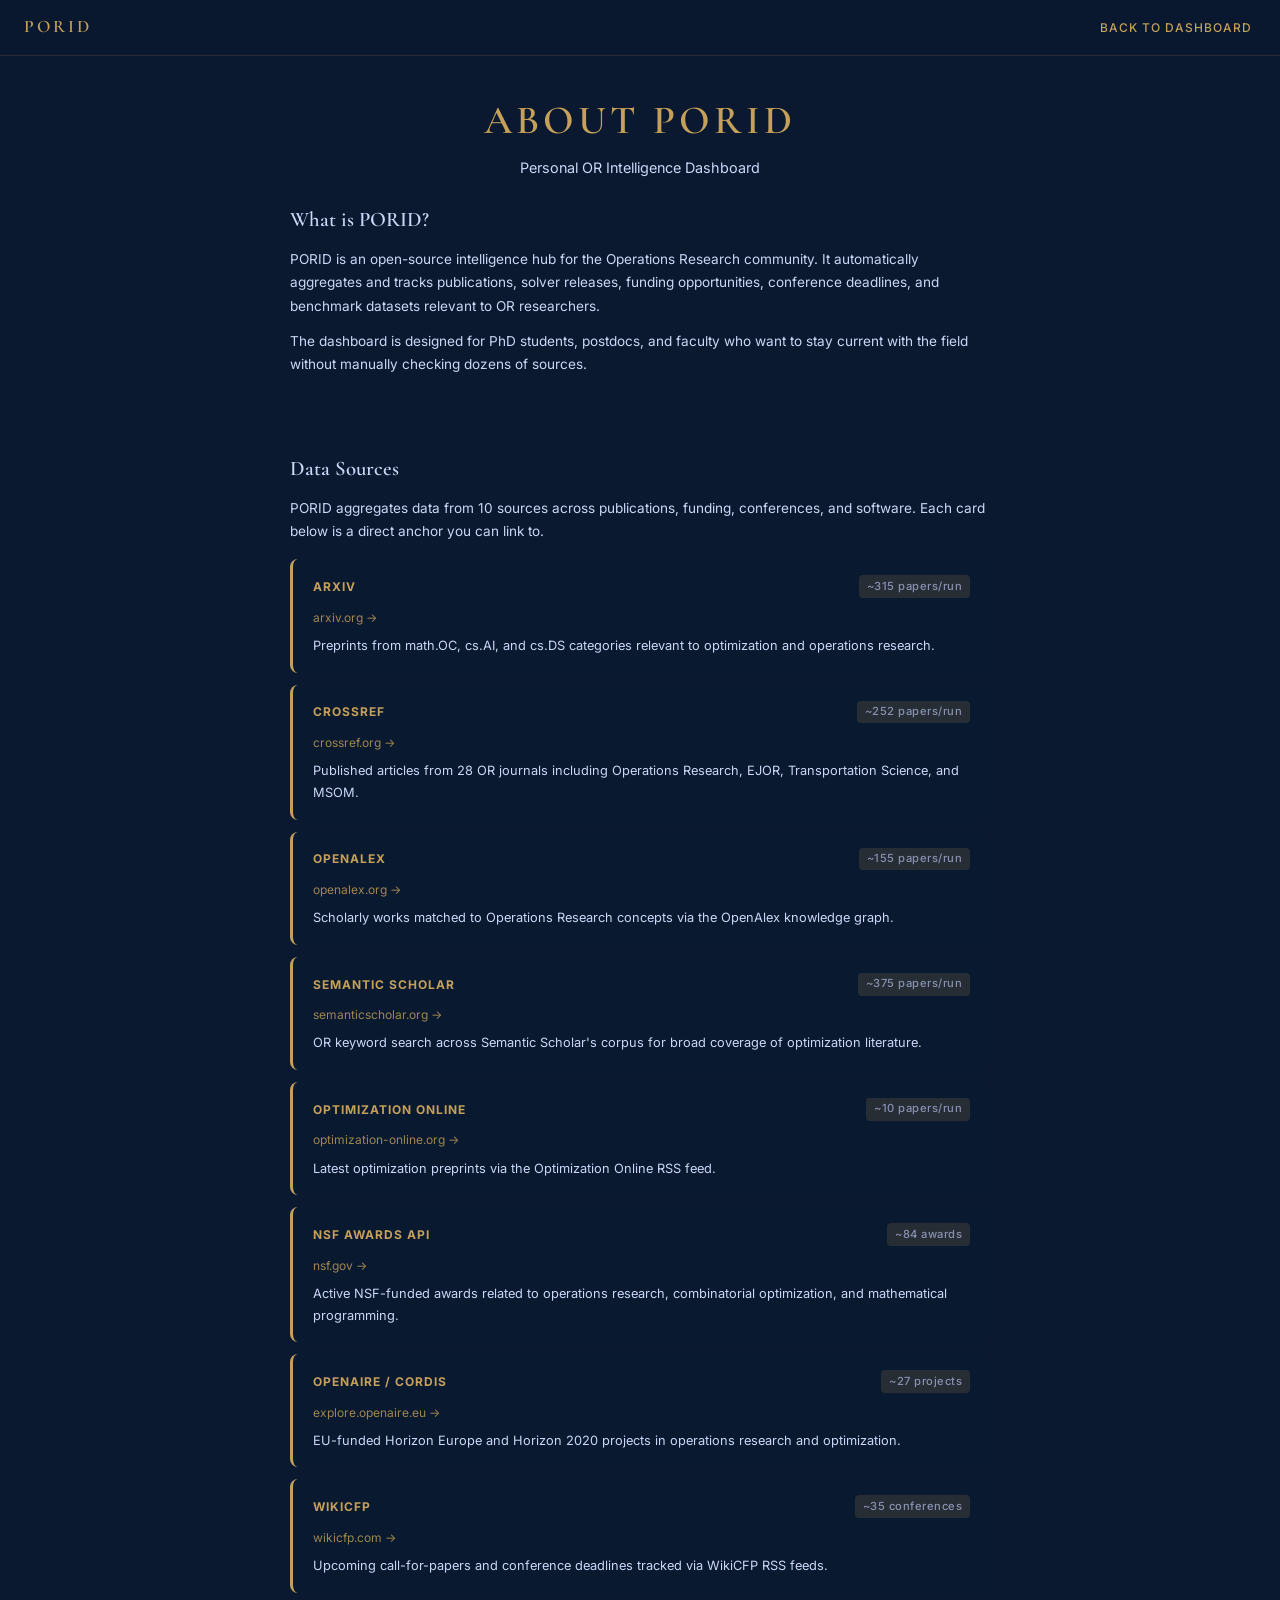
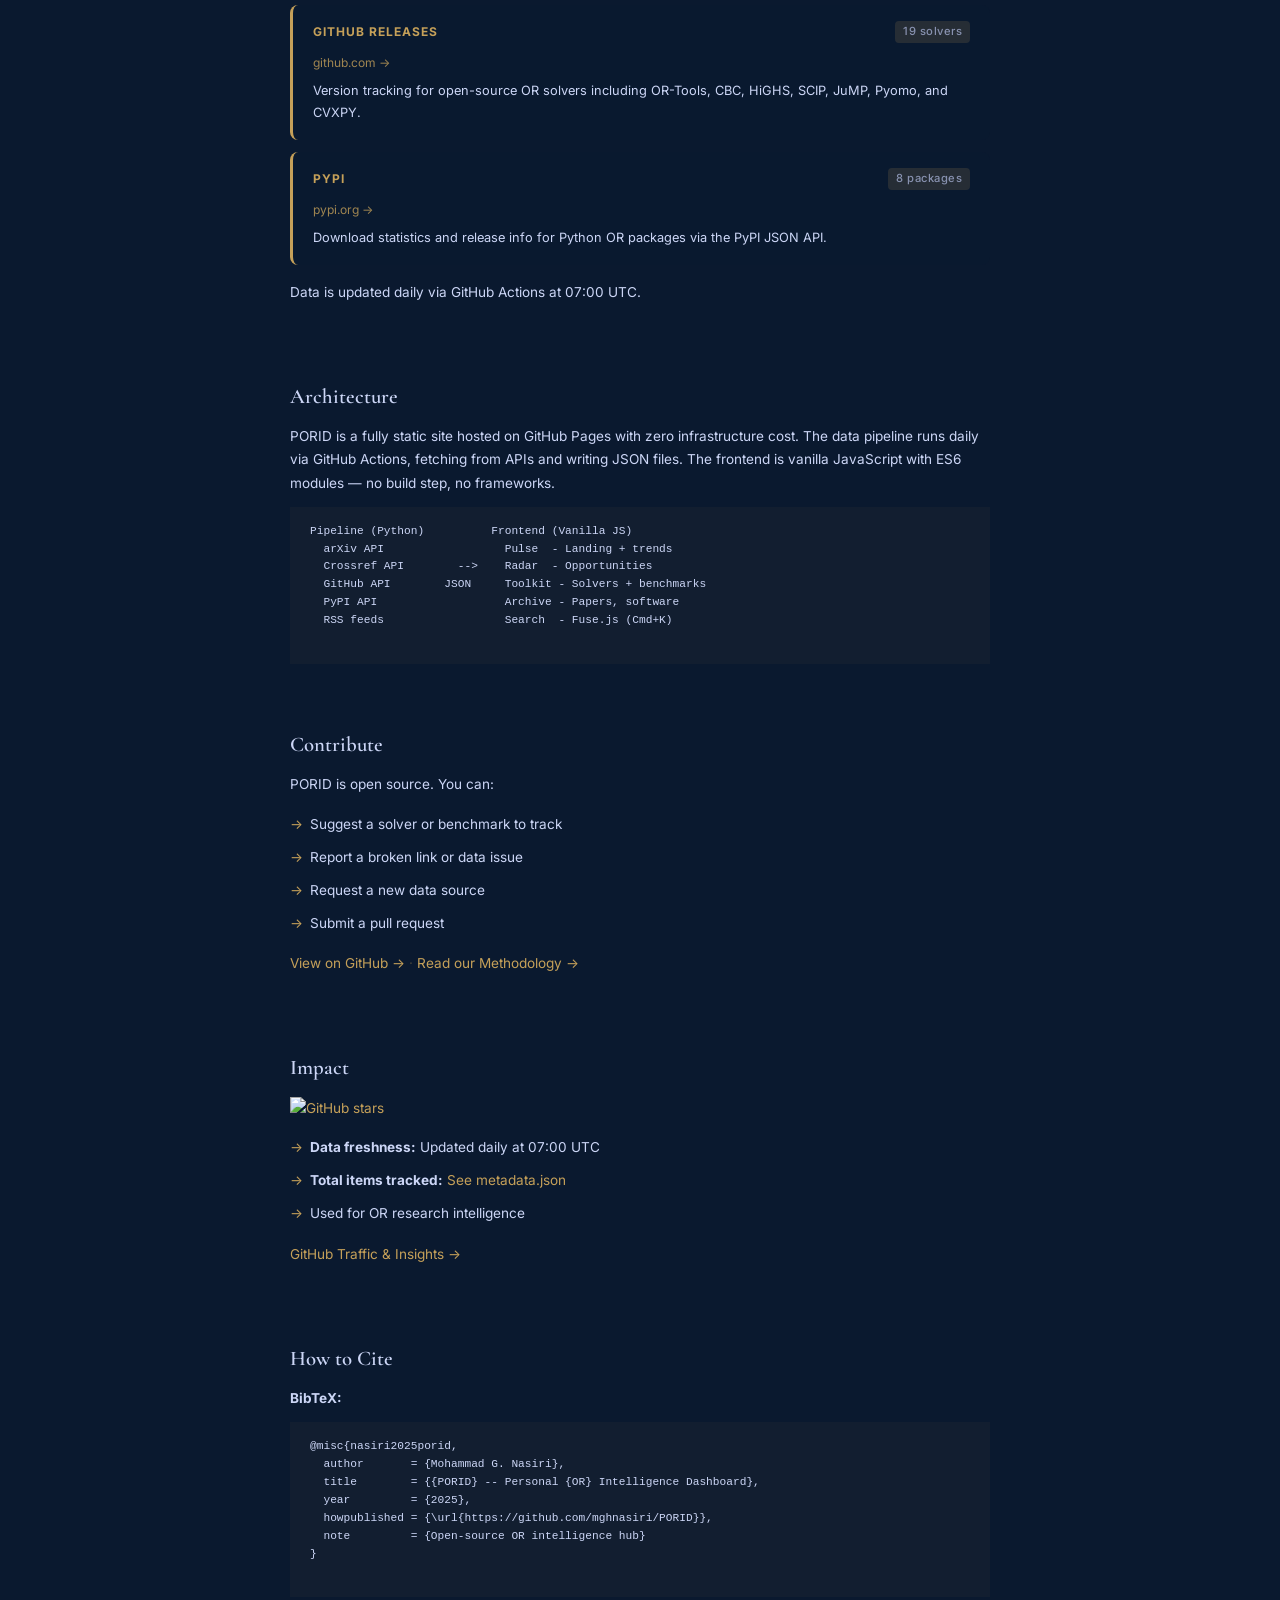
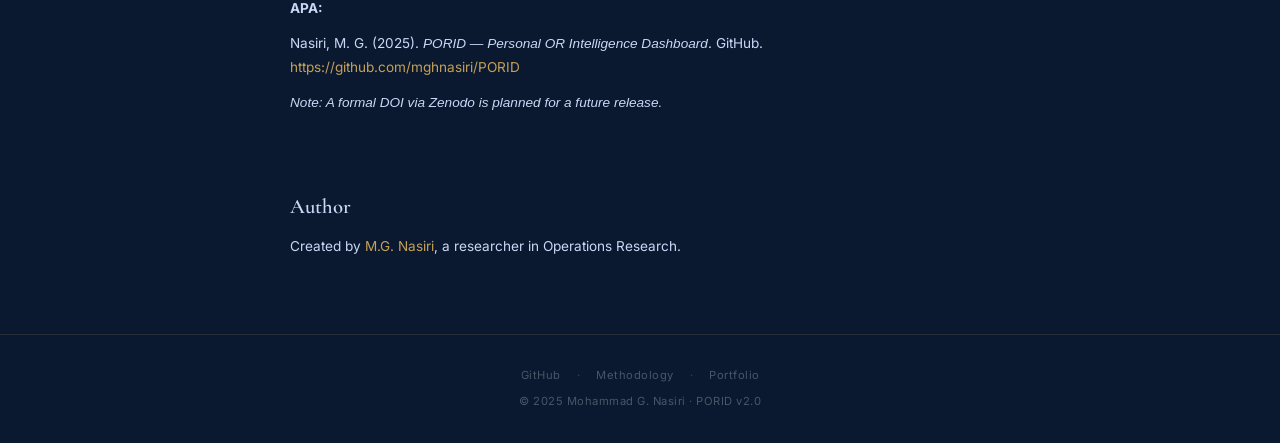
==== commit 28944552: "feat: implement 23 more improvement ideas (batches 3+4) Major Features: - NF-08: Solver comparison w" ====
--- a/src/about.html
+++ b/src/about.html
@@ -232,6 +232,45 @@
       </div>
 
       <div class="about__section">
+        <h2>Impact</h2>
+        <p>
+          <a href="https://github.com/mghnasiri/PORID" target="_blank" rel="noopener">
+            <img src="https://img.shields.io/github/stars/mghnasiri/PORID" alt="GitHub stars">
+          </a>
+        </p>
+        <ul class="about__list">
+          <li><strong>Data freshness:</strong> Updated daily at 07:00 UTC</li>
+          <li><strong>Total items tracked:</strong> <a href="data/metadata.json">See metadata.json</a></li>
+          <li>Used for OR research intelligence</li>
+        </ul>
+        <p>
+          <a href="https://github.com/mghnasiri/PORID/graphs/traffic" target="_blank" rel="noopener">
+            GitHub Traffic &amp; Insights &rarr;
+          </a>
+        </p>
+      </div>
+
+      <div class="about__section">
+        <h2>How to Cite</h2>
+        <p><strong>BibTeX:</strong></p>
+        <pre class="about__code">
+@misc{nasiri2025porid,
+  author       = {Mohammad G. Nasiri},
+  title        = {{PORID} -- Personal {OR} Intelligence Dashboard},
+  year         = {2025},
+  howpublished = {\url{https://github.com/mghnasiri/PORID}},
+  note         = {Open-source OR intelligence hub}
+}
+        </pre>
+        <p><strong>APA:</strong></p>
+        <p>
+          Nasiri, M. G. (2025). <em>PORID &mdash; Personal OR Intelligence Dashboard</em>.
+          GitHub. <a href="https://github.com/mghnasiri/PORID" target="_blank" rel="noopener">https://github.com/mghnasiri/PORID</a>
+        </p>
+        <p><em>Note: A formal DOI via Zenodo is planned for a future release.</em></p>
+      </div>
+
+      <div class="about__section">
         <h2>Author</h2>
         <p>
           Created by <a href="https://mghnasiri.github.io/" target="_blank" rel="noopener">M.G. Nasiri</a>,
--- a/src/css/style.css
+++ b/src/css/style.css
@@ -289,6 +289,131 @@
 
 /* ── Filter Bar ────────────────────────────────────────────────── */
 
+/* ── View Preset Bar (FE-07) ────────────────────────────────── */
+
+.preset-bar {
+  display: flex;
+  align-items: center;
+  gap: var(--space-xs);
+  padding: var(--space-xs) var(--space-lg);
+  background: var(--color-bg);
+  border-bottom: var(--border-subtle);
+  overflow-x: auto;
+  -webkit-overflow-scrolling: touch;
+}
+
+.preset-pill {
+  display: inline-flex;
+  align-items: center;
+  gap: 4px;
+  height: 24px;
+  padding: 0 10px;
+  border: 1px solid var(--color-accent);
+  border-radius: 12px;
+  background: rgba(99, 102, 241, 0.08);
+  color: var(--color-accent);
+  font-family: var(--font-body);
+  font-size: 0.7rem;
+  font-weight: 500;
+  cursor: pointer;
+  white-space: nowrap;
+  transition: background var(--transition-fast), color var(--transition-fast);
+}
+
+.preset-pill:hover {
+  background: rgba(99, 102, 241, 0.18);
+}
+
+.preset-pill__delete {
+  display: inline-flex;
+  align-items: center;
+  justify-content: center;
+  width: 14px;
+  height: 14px;
+  padding: 0;
+  border: none;
+  border-radius: 50%;
+  background: transparent;
+  color: var(--color-text-muted);
+  font-size: 0.7rem;
+  line-height: 1;
+  cursor: pointer;
+  transition: color var(--transition-fast), background var(--transition-fast);
+}
+
+.preset-pill__delete:hover {
+  color: #ef4444;
+  background: rgba(239, 68, 68, 0.15);
+}
+
+.filter-save-view {
+  color: var(--color-accent) !important;
+  border-color: rgba(99, 102, 241, 0.3) !important;
+  white-space: nowrap;
+}
+
+.filter-save-view:hover {
+  background: rgba(99, 102, 241, 0.1) !important;
+}
+
+.save-view-inline {
+  display: flex;
+  align-items: center;
+  gap: 4px;
+}
+
+.save-view-inline__input {
+  width: 120px;
+  height: 26px;
+  padding: 0 8px;
+  border: 1px solid var(--color-accent);
+  border-radius: 6px;
+  background: var(--color-surface);
+  color: var(--color-text);
+  font-family: var(--font-body);
+  font-size: 0.75rem;
+}
+
+.save-view-inline__input:focus {
+  outline: none;
+  box-shadow: 0 0 0 2px rgba(99, 102, 241, 0.25);
+}
+
+.save-view-inline__btn {
+  height: 26px;
+  padding: 0 10px;
+  border: none;
+  border-radius: 6px;
+  background: var(--color-accent);
+  color: #fff;
+  font-size: 0.7rem;
+  font-weight: 600;
+  cursor: pointer;
+  white-space: nowrap;
+}
+
+.save-view-inline__btn:hover {
+  opacity: 0.9;
+}
+
+.save-view-inline__cancel {
+  height: 26px;
+  width: 26px;
+  padding: 0;
+  border: none;
+  border-radius: 6px;
+  background: transparent;
+  color: var(--color-text-muted);
+  font-size: 1rem;
+  cursor: pointer;
+}
+
+.save-view-inline__cancel:hover {
+  color: var(--color-text);
+}
+
+/* ── Filter Bar ────────────────────────────────────────────────── */
+
 .filter-bar {
   position: sticky;
   top: var(--nav-height);
@@ -372,6 +497,9 @@
 
 .filter-clear:hover { background: rgba(220, 80, 80, 0.1); }
 
+.filter-dedup { display: flex; align-items: center; gap: 0.3rem; font-size: 0.7rem; color: var(--color-muted); cursor: pointer; white-space: nowrap; flex-shrink: 0; }
+.filter-dedup input[type="checkbox"] { accent-color: var(--color-accent); cursor: pointer; }
+
 .filter-date {
   height: 28px; padding: 0 8px;
   background: transparent; border: var(--border-card); border-radius: 14px;
@@ -524,6 +652,56 @@
 .card__action:hover { color: var(--color-accent); }
 .card__detail-btn { margin-left: auto; }
 
+/* ── Inline Card Notes (FE-06) ────────────────────────────────── */
+
+.card__note-btn {
+  position: relative;
+}
+
+.card__note-btn--has-note {
+  color: var(--color-accent);
+}
+
+.card__note-badge {
+  position: absolute;
+  top: -2px;
+  right: -4px;
+  width: 6px;
+  height: 6px;
+  border-radius: 50%;
+  background: var(--color-accent);
+}
+
+.card__note-area {
+  padding: var(--space-xs) var(--space-sm) var(--space-sm);
+  border-top: 1px solid var(--color-border);
+  margin-top: var(--space-xs);
+}
+
+.card__note-input {
+  width: 100%;
+  padding: var(--space-sm);
+  background: var(--color-accent-glow, rgba(99,102,241,0.04));
+  border: var(--border-subtle, 1px solid var(--color-border));
+  border-radius: var(--radius-sm, 6px);
+  color: var(--color-text-muted);
+  font-family: var(--font-body);
+  font-size: 0.75rem;
+  resize: vertical;
+  min-height: 40px;
+  transition: border-color var(--transition-fast);
+  box-sizing: border-box;
+}
+
+.card__note-input:focus {
+  outline: none;
+  border-color: var(--color-accent);
+}
+
+.card__note-input::placeholder {
+  color: var(--color-text-faint);
+}
+
 /* ── Tag Pills ─────────────────────────────────────────────────── */
 
 .tag {
@@ -745,6 +923,8 @@
 
 .watchlist-toolbar__btn:hover { border-color: var(--color-accent); color: var(--color-accent); }
 .watchlist-toolbar__btn--danger:hover { border-color: #DC5050; color: #DC5050; }
+.watchlist-toolbar__dedup { display: flex; align-items: center; gap: 0.3rem; font-size: 0.7rem; color: var(--color-text-muted); cursor: pointer; white-space: nowrap; }
+.watchlist-toolbar__dedup input[type="checkbox"] { accent-color: var(--color-accent); cursor: pointer; }
 
 /* ── Empty State ───────────────────────────────────────────────── */
 
@@ -2168,6 +2348,63 @@
 .solver-legend summary { cursor: pointer; color: var(--color-accent); font-size: 0.7rem; margin-top: 0.5rem; }
 .solver-legend__grid { display: grid; grid-template-columns: repeat(auto-fill, minmax(200px, 1fr)); gap: 0.35rem; margin-top: 0.5rem; font-size: 0.7rem; }
 
+/* NF-08: Solver Wizard */
+.solver-wizard { border: 1px solid var(--color-border); border-radius: var(--radius); background: var(--color-surface); padding: 1.25rem 1.5rem; margin-bottom: 1.5rem; }
+.solver-wizard__title { font-family: var(--font-title); font-size: 1.15rem; font-weight: 600; color: var(--color-text); margin-bottom: 0.25rem; }
+.solver-wizard__desc { font-size: 0.75rem; color: var(--color-muted); margin-bottom: 1rem; }
+.solver-wizard__step { margin-bottom: 0.85rem; }
+.solver-wizard__label { display: block; font-size: 0.7rem; font-weight: 600; letter-spacing: 0.5px; color: var(--color-accent); margin-bottom: 0.4rem; }
+.solver-wizard__pills { display: flex; flex-wrap: wrap; gap: 0.35rem; }
+.solver-wizard__pill { padding: 0.3rem 0.7rem; font-size: 0.65rem; font-weight: 500; letter-spacing: 0.5px; border: 1px solid var(--color-border); border-radius: 999px; background: transparent; color: var(--color-muted); cursor: pointer; transition: all var(--transition); }
+.solver-wizard__pill:hover { color: var(--color-accent); border-color: var(--color-accent); }
+.solver-wizard__pill--active { color: var(--color-bg); background: var(--color-accent); border-color: var(--color-accent); }
+.solver-wizard__reset { margin-top: 0.5rem; padding: 0.25rem 0.6rem; font-size: 0.6rem; font-weight: 500; letter-spacing: 0.5px; text-transform: uppercase; color: var(--color-muted); background: transparent; border: 1px solid var(--color-border); border-radius: var(--radius); cursor: pointer; transition: all var(--transition); }
+.solver-wizard__reset:hover { color: var(--color-accent); border-color: var(--color-accent); }
+.solver-wizard__result { font-size: 0.8rem; font-weight: 600; color: var(--color-accent); margin-top: 0.75rem; padding: 0.5rem 0.75rem; border-radius: var(--radius); background: rgba(197, 160, 89, 0.08); display: none; }
+.solver-wizard__result--visible { display: block; }
+.solver-row--dimmed { opacity: 0.2; transition: opacity 0.3s ease; }
+.solver-row--highlighted td { background: rgba(197, 160, 89, 0.06); }
+.solver-row--highlighted { transition: opacity 0.3s ease; }
+
+/* NF-09: Conference Calendar View */
+.conf-top-bar { display: flex; align-items: center; justify-content: space-between; flex-wrap: wrap; gap: 0.75rem; margin-bottom: 1rem; }
+.conf-view-toggle { display: flex; gap: 0; }
+.conf-view-toggle__btn { padding: 0.4rem 0.85rem; font-size: 0.65rem; font-weight: 500; letter-spacing: 0.5px; text-transform: uppercase; border: 1px solid var(--color-border); background: transparent; color: var(--color-muted); cursor: pointer; transition: all var(--transition); }
+.conf-view-toggle__btn:first-child { border-radius: var(--radius) 0 0 var(--radius); }
+.conf-view-toggle__btn:last-child { border-radius: 0 var(--radius) var(--radius) 0; border-left: none; }
+.conf-view-toggle__btn:hover { color: var(--color-accent); border-color: var(--color-accent); }
+.conf-view-toggle__btn--active { color: var(--color-bg); background: var(--color-accent); border-color: var(--color-accent); }
+.conf-calendar { max-width: 600px; margin: 0 auto; }
+.conf-calendar__nav { display: flex; align-items: center; justify-content: space-between; margin-bottom: 0.75rem; }
+.conf-calendar__nav-btn { background: transparent; border: 1px solid var(--color-border); border-radius: var(--radius); color: var(--color-accent); font-size: 1rem; padding: 0.25rem 0.75rem; cursor: pointer; transition: all var(--transition); }
+.conf-calendar__nav-btn:hover { background: rgba(197, 160, 89, 0.08); border-color: var(--color-accent); }
+.conf-calendar__month-label { font-family: var(--font-title); font-size: 1.15rem; font-weight: 600; color: var(--color-text); }
+.conf-calendar__grid { display: grid; grid-template-columns: repeat(7, 1fr); gap: 2px; }
+.conf-calendar__dow { text-align: center; font-size: 0.6rem; font-weight: 600; letter-spacing: 1px; text-transform: uppercase; color: var(--color-accent); padding: 0.35rem 0; }
+.conf-calendar__cell { position: relative; min-height: 48px; padding: 0.3rem; border: 1px solid transparent; border-radius: 4px; cursor: pointer; display: flex; flex-direction: column; align-items: center; gap: 2px; transition: all var(--transition); }
+.conf-calendar__cell:hover { border-color: var(--color-border); background: rgba(197, 160, 89, 0.04); }
+.conf-calendar__cell--empty { cursor: default; }
+.conf-calendar__cell--empty:hover { border-color: transparent; background: transparent; }
+.conf-calendar__cell--today { border-color: var(--color-accent); background: rgba(197, 160, 89, 0.06); }
+.conf-calendar__cell--selected { border-color: var(--color-accent); background: rgba(197, 160, 89, 0.12); }
+.conf-calendar__cell--has-deadline { font-weight: 600; }
+.conf-calendar__day-num { font-size: 0.75rem; color: var(--color-text); }
+.conf-calendar__dot { display: block; width: 8px; height: 8px; border-radius: 50%; background: var(--color-accent); position: relative; }
+.conf-calendar__dot-count { position: absolute; top: -5px; right: -8px; font-size: 0.5rem; font-weight: 700; color: var(--color-accent); background: var(--color-surface); border: 1px solid var(--color-accent); border-radius: 50%; width: 14px; height: 14px; display: flex; align-items: center; justify-content: center; }
+.conf-calendar__detail { margin-top: 1rem; border: 1px solid var(--color-border); border-radius: var(--radius); background: var(--color-surface); padding: 1rem 1.25rem; min-height: 60px; }
+.conf-calendar__detail-title { font-family: var(--font-title); font-size: 0.95rem; font-weight: 600; color: var(--color-text); margin-bottom: 0.5rem; }
+.conf-calendar__detail-item { display: flex; align-items: center; gap: 0.5rem; padding: 0.4rem 0; border-bottom: 1px solid rgba(197, 160, 89, 0.08); flex-wrap: wrap; }
+.conf-calendar__detail-item:last-child { border-bottom: none; }
+.conf-calendar__detail-item strong { font-size: 0.8rem; color: var(--color-text); }
+.conf-calendar__detail-loc { font-size: 0.7rem; color: var(--color-muted); }
+.conf-calendar__detail-date { font-size: 0.65rem; font-weight: 600; letter-spacing: 0.5px; color: var(--color-accent); min-width: 50px; }
+.conf-calendar__detail-link { font-size: 0.65rem; font-weight: 600; letter-spacing: 0.5px; text-transform: uppercase; color: var(--color-accent); margin-left: auto; }
+.conf-calendar__detail-empty { font-size: 0.8rem; color: var(--color-muted); }
+@media (max-width: 600px) {
+  .conf-calendar__cell { min-height: 36px; }
+  .conf-calendar__day-num { font-size: 0.65rem; }
+}
+
 /* Benchmark directory */
 .benchmark-directory { display: flex; flex-direction: column; gap: 2rem; }
 .benchmark-category__header { display: flex; align-items: center; justify-content: space-between; margin-bottom: 0.5rem; }
@@ -2186,6 +2423,26 @@
 .benchmark-item__desc { font-size: 0.8rem; color: var(--color-muted); line-height: 1.6; margin-bottom: 0.5rem; }
 .benchmark-item__meta { display: flex; flex-wrap: wrap; gap: 0.75rem; font-size: 0.65rem; color: var(--color-muted); margin-bottom: 0.5rem; }
 .benchmark-item__actions { display: flex; gap: 0.75rem; }
+.benchmark-item__badges { display: flex; align-items: center; gap: 0.4rem; }
+.benchmark-format-badge { font-size: 0.55rem; font-weight: 600; letter-spacing: 0.5px; text-transform: uppercase; color: var(--color-accent); padding: 0.1rem 0.45rem; border: 1px solid var(--color-accent); border-radius: 3px; opacity: 0.8; }
+
+/* Benchmark controls (search + filter buttons) */
+.benchmark-controls { margin-bottom: 1.25rem; display: flex; flex-direction: column; gap: 0.75rem; }
+.benchmark-controls__search { width: 100%; padding: 0.5rem 0.75rem; font-size: 0.8rem; border: 1px solid var(--color-border); border-radius: var(--radius); background: var(--color-surface); color: var(--color-text); outline: none; transition: border-color var(--transition); }
+.benchmark-controls__search:focus { border-color: var(--color-accent); }
+.benchmark-controls__search::placeholder { color: var(--color-muted); }
+.benchmark-controls__filters { display: flex; flex-wrap: wrap; gap: 0.35rem; }
+.benchmark-filter-btn { padding: 0.3rem 0.7rem; font-size: 0.65rem; font-weight: 500; letter-spacing: 0.5px; text-transform: uppercase; border: 1px solid var(--color-border); border-radius: 999px; background: transparent; color: var(--color-muted); cursor: pointer; transition: all var(--transition); }
+.benchmark-filter-btn:hover { color: var(--color-accent); border-color: var(--color-accent); }
+.benchmark-filter-btn--active { color: var(--color-bg); background: var(--color-accent); border-color: var(--color-accent); }
+
+/* Collapsible category header */
+.benchmark-category__header--toggle { width: 100%; display: flex; align-items: center; justify-content: space-between; background: none; border: none; padding: 0; margin-bottom: 0.5rem; cursor: pointer; text-align: left; color: inherit; }
+.benchmark-category__header-left { display: flex; align-items: center; gap: 0.5rem; }
+.benchmark-category__header-right { display: flex; align-items: center; gap: 0.75rem; }
+.benchmark-category__chevron { font-size: 0.6rem; color: var(--color-muted); transition: transform var(--transition); }
+.benchmark-category__instances { font-size: 0.6rem; color: var(--color-muted); letter-spacing: 0.5px; }
+.benchmark-no-results { font-size: 0.85rem; color: var(--color-muted); text-align: center; padding: 2rem 0; }
 
 /* Software directory (toolkit) */
 .software-directory { display: flex; flex-direction: column; gap: 0; }
@@ -2333,3 +2590,177 @@
   background: var(--color-bg);
   border-color: var(--color-accent);
 }
+
+/* -----------------------------------------------------------------------
+   Opportunity Alert Builder (NF-05)
+   ----------------------------------------------------------------------- */
+
+.alert-builder {
+  margin: 0 auto var(--space-md);
+  max-width: 900px;
+  background: var(--color-surface);
+  border: 1px solid var(--color-border);
+  border-radius: var(--radius-md, 12px);
+  overflow: hidden;
+}
+
+.alert-builder__header {
+  display: flex;
+  align-items: center;
+  justify-content: space-between;
+  padding: var(--space-sm) var(--space-md);
+  border-bottom: 1px solid var(--color-border);
+}
+
+.alert-builder__title {
+  margin: 0;
+  font-family: var(--font-title);
+  font-size: 0.85rem;
+  font-weight: 600;
+  color: var(--color-text);
+}
+
+.alert-builder__toggle {
+  padding: 4px 12px;
+  font-size: 0.7rem;
+  font-weight: 500;
+  color: var(--color-accent);
+  background: rgba(99, 102, 241, 0.08);
+  border: 1px solid rgba(99, 102, 241, 0.25);
+  border-radius: 12px;
+  cursor: pointer;
+  transition: background var(--transition-fast);
+}
+
+.alert-builder__toggle:hover {
+  background: rgba(99, 102, 241, 0.15);
+}
+
+.alert-builder__body {
+  padding: var(--space-sm) var(--space-md);
+}
+
+.alert-rules-list {
+  display: flex;
+  flex-direction: column;
+  gap: var(--space-xs);
+  margin-bottom: var(--space-sm);
+}
+
+.alert-rule {
+  display: flex;
+  align-items: center;
+  justify-content: space-between;
+  padding: 6px 10px;
+  background: var(--color-bg);
+  border: 1px solid var(--color-border);
+  border-radius: 8px;
+}
+
+.alert-rule__text {
+  display: flex;
+  gap: 6px;
+  flex-wrap: wrap;
+}
+
+.alert-rule__tag {
+  display: inline-flex;
+  align-items: center;
+  padding: 2px 8px;
+  font-size: 0.65rem;
+  font-weight: 500;
+  text-transform: uppercase;
+  letter-spacing: 0.5px;
+  color: var(--color-accent);
+  background: rgba(99, 102, 241, 0.08);
+  border: 1px solid rgba(99, 102, 241, 0.2);
+  border-radius: 10px;
+}
+
+.alert-rule__delete {
+  padding: 0;
+  width: 20px;
+  height: 20px;
+  border: none;
+  border-radius: 50%;
+  background: transparent;
+  color: var(--color-text-muted);
+  font-size: 0.9rem;
+  cursor: pointer;
+  transition: color var(--transition-fast), background var(--transition-fast);
+}
+
+.alert-rule__delete:hover {
+  color: #ef4444;
+  background: rgba(239, 68, 68, 0.12);
+}
+
+.alert-builder__form {
+  display: flex;
+  align-items: center;
+  gap: var(--space-xs);
+  flex-wrap: wrap;
+}
+
+.alert-builder__select,
+.alert-builder__input {
+  height: 30px;
+  padding: 0 10px;
+  font-size: 0.75rem;
+  font-family: var(--font-body);
+  color: var(--color-text);
+  background: var(--color-bg);
+  border: 1px solid var(--color-border);
+  border-radius: 6px;
+  transition: border-color var(--transition-fast);
+}
+
+.alert-builder__select:focus,
+.alert-builder__input:focus {
+  outline: none;
+  border-color: var(--color-accent);
+}
+
+.alert-builder__input {
+  width: 160px;
+}
+
+.alert-builder__input::placeholder {
+  color: var(--color-text-faint);
+}
+
+.alert-builder__add {
+  height: 30px;
+  padding: 0 14px;
+  font-size: 0.7rem;
+  font-weight: 600;
+  color: #fff;
+  background: var(--color-accent);
+  border: none;
+  border-radius: 6px;
+  cursor: pointer;
+  white-space: nowrap;
+  transition: opacity var(--transition-fast);
+}
+
+.alert-builder__add:hover {
+  opacity: 0.85;
+}
+
+/* ── Opportunity Alert Badge on Nav Tab (NF-05) ─────────────── */
+
+.opp-alert-badge {
+  display: inline-flex;
+  align-items: center;
+  justify-content: center;
+  min-width: 16px;
+  height: 16px;
+  padding: 0 4px;
+  margin-left: 4px;
+  font-size: 0.6rem;
+  font-weight: 700;
+  color: #fff;
+  background: #ef4444;
+  border-radius: 8px;
+  vertical-align: middle;
+}
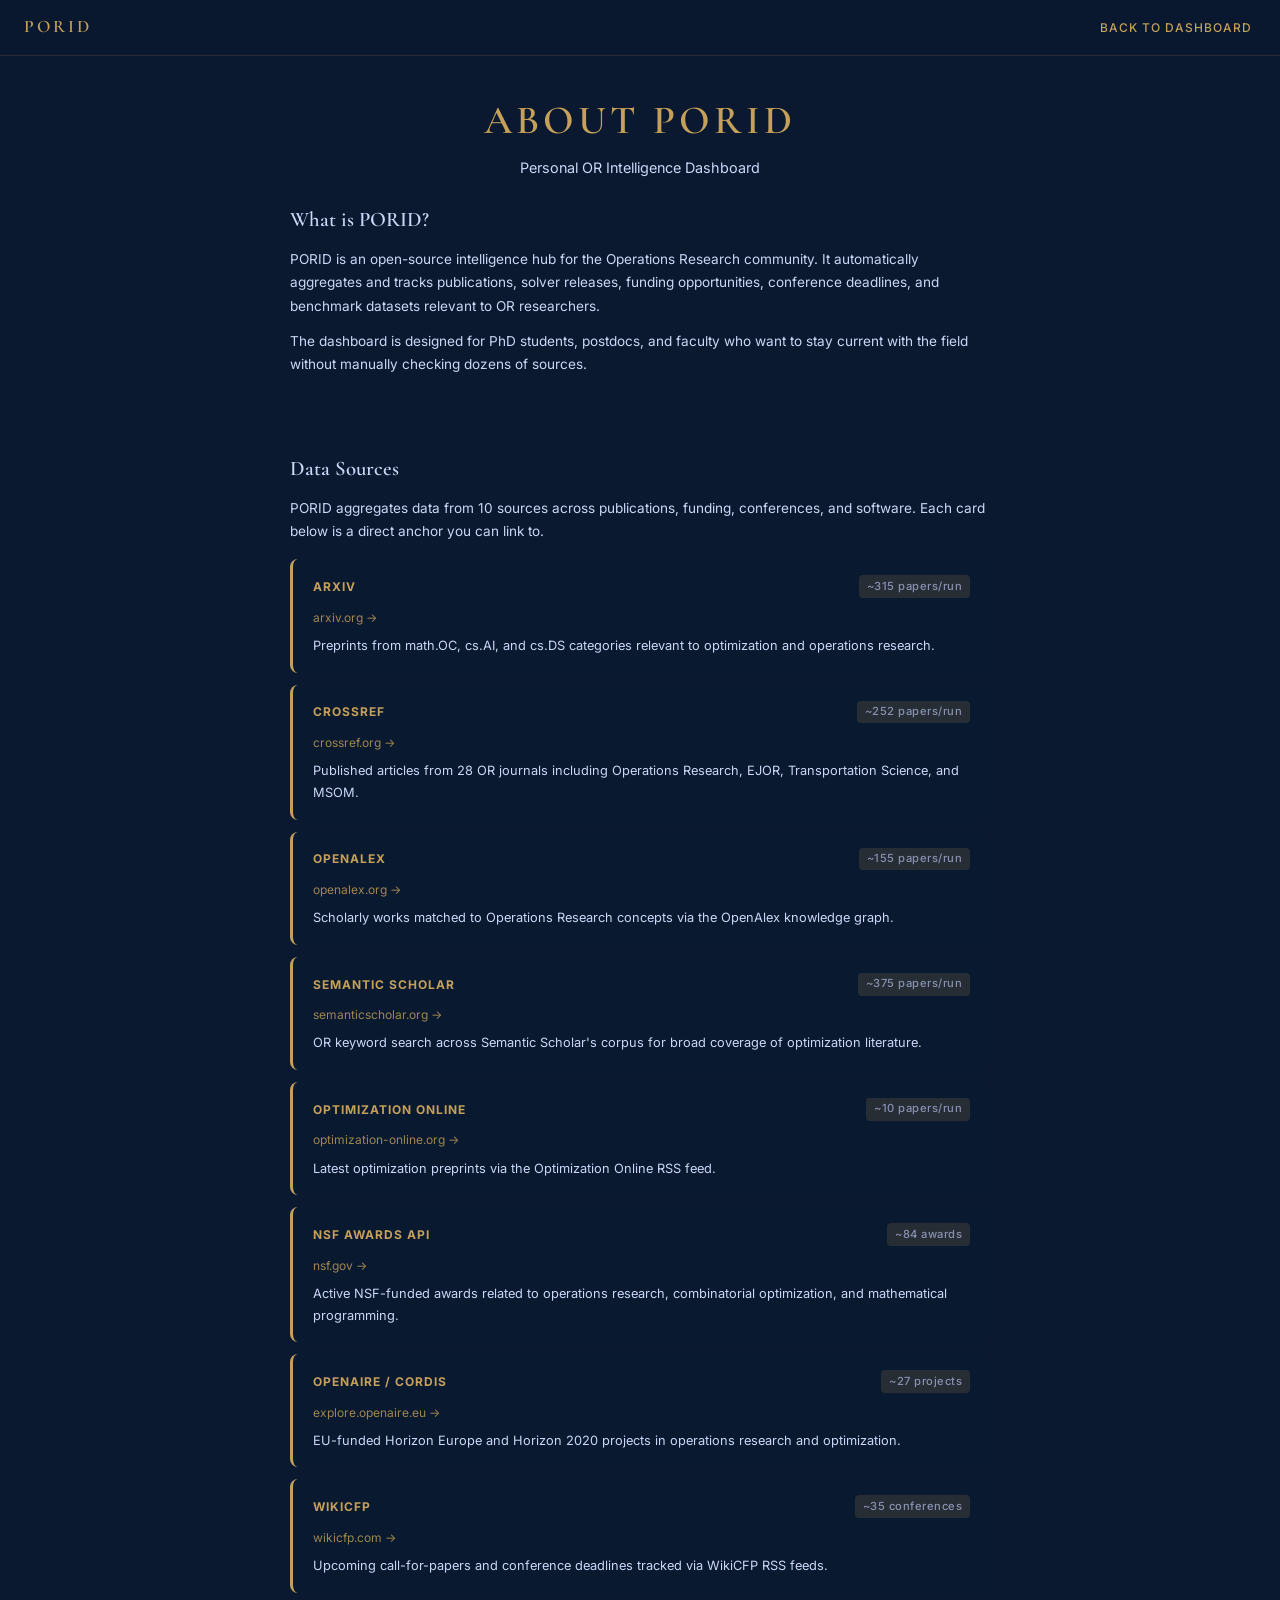
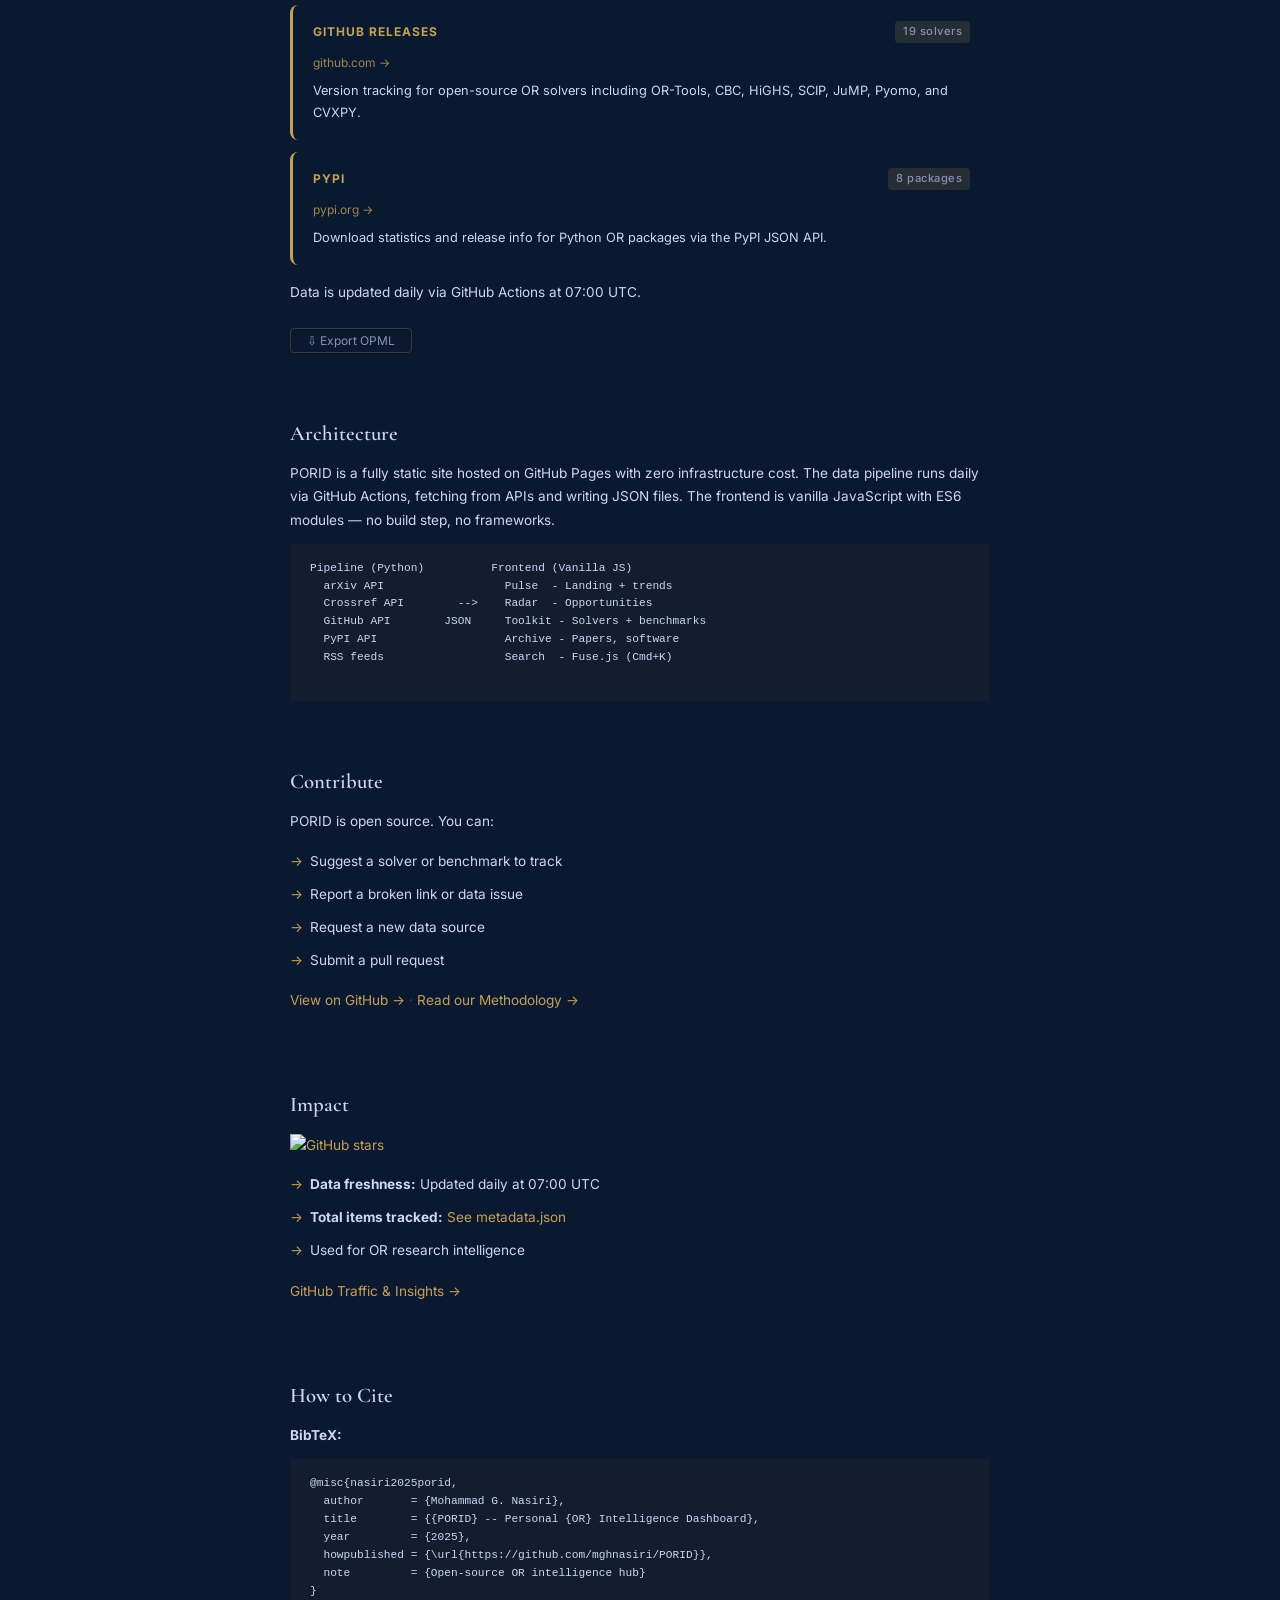
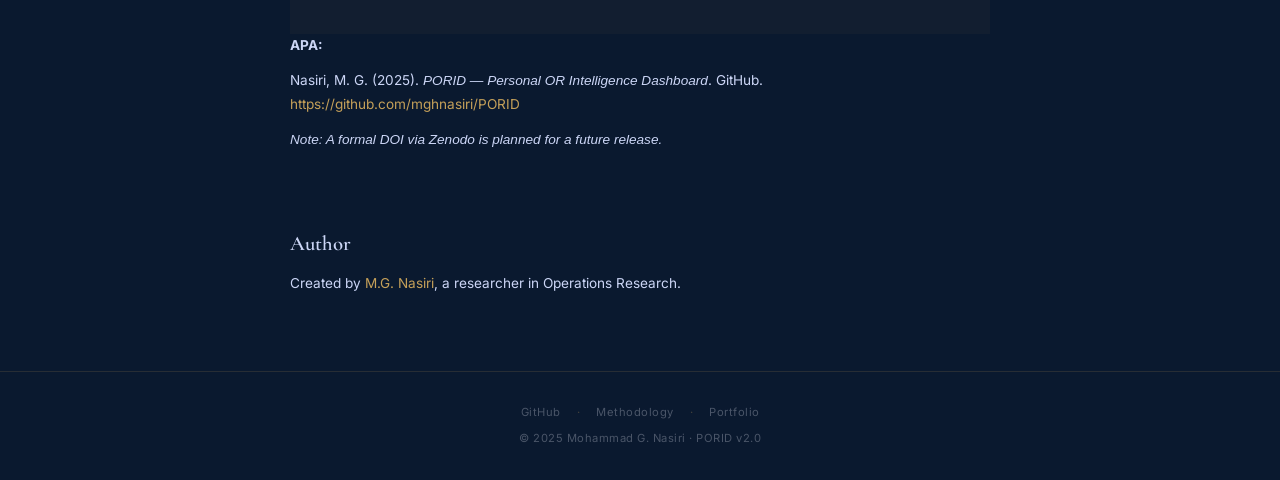
==== commit 6c853727: "feat: implement final 21 ideas to reach 100 total (Round 4) Export & Import (5): - R4-01: OPML feed " ====
--- a/src/about.html
+++ b/src/about.html
@@ -190,6 +190,28 @@
 
         </div>
         <p class="about__update-info">Data is updated daily via GitHub Actions at 07:00 UTC.</p>
+        <button id="exportOpml" class="watchlist-toolbar__btn" style="margin-top:12px;">&#8681; Export OPML</button>
+        <script type="module">
+          import { generateOPML, downloadFile } from './js/utils/citation.js';
+          document.getElementById('exportOpml').addEventListener('click', () => {
+            const sources = [
+              { title: 'arXiv – math.OC', xmlUrl: 'https://rss.arxiv.org/rss/math.OC', htmlUrl: 'https://arxiv.org/list/math.OC/recent', type: 'rss' },
+              { title: 'arXiv – cs.AI', xmlUrl: 'https://rss.arxiv.org/rss/cs.AI', htmlUrl: 'https://arxiv.org/list/cs.AI/recent', type: 'rss' },
+              { title: 'arXiv – cs.DS', xmlUrl: 'https://rss.arxiv.org/rss/cs.DS', htmlUrl: 'https://arxiv.org/list/cs.DS/recent', type: 'rss' },
+              { title: 'Crossref – OR Journals', htmlUrl: 'https://www.crossref.org/', type: 'rss' },
+              { title: 'OpenAlex', htmlUrl: 'https://openalex.org/', type: 'rss' },
+              { title: 'Semantic Scholar', htmlUrl: 'https://www.semanticscholar.org/', type: 'rss' },
+              { title: 'Optimization Online', xmlUrl: 'https://optimization-online.org/?feed=rss2', htmlUrl: 'https://optimization-online.org/', type: 'rss' },
+              { title: 'WikiCFP', htmlUrl: 'http://www.wikicfp.com/', type: 'rss' },
+              { title: 'NSF Awards', htmlUrl: 'https://www.nsf.gov/', type: 'rss' },
+              { title: 'OpenAIRE / CORDIS', htmlUrl: 'https://explore.openaire.eu/', type: 'rss' },
+              { title: 'GitHub Releases – OR Solvers', htmlUrl: 'https://github.com/', type: 'rss' },
+              { title: 'PyPI – OR Packages', htmlUrl: 'https://pypi.org/', type: 'rss' },
+            ];
+            const opml = generateOPML(sources);
+            downloadFile(opml, 'porid-sources.opml', 'text/x-opml');
+          });
+        </script>
       </div>
 
       <div class="about__section">
--- a/src/css/style.css
+++ b/src/css/style.css
@@ -55,6 +55,28 @@
   --transition-fast: 150ms ease;
   --transition-normal: 250ms ease;
   --transition-slow: 400ms cubic-bezier(0.4, 0, 0.2, 1);
+
+  /* R4-24: Typographic scale */
+  --fs-xs: 0.65rem;
+  --fs-sm: 0.75rem;
+  --fs-base: 0.875rem;
+  --fs-lg: 1rem;
+  --fs-xl: 1.1rem;
+  --fs-2xl: 1.5rem;
+
+  /* R4-22: Additional shadow token */
+  --shadow-elevated: 0 12px 40px rgba(0, 0, 0, 0.4);
+
+  /* R4-22: Semantic color tokens */
+  --color-success: #2ECC71;
+  --color-warning: #F39C12;
+  --color-danger: #E74C3C;
+  --color-info: #3498DB;
+
+  /* R4-23: Code block tokens */
+  --color-code-bg: rgba(197, 160, 89, 0.08);
+  --color-code-border: rgba(197, 160, 89, 0.2);
+  --color-code-text: #CCD6F6;
 
   /* Layout */
   --nav-height: 56px;
@@ -79,6 +101,14 @@
   --border-active: 1px solid rgba(139, 105, 20, 0.4);
   --shadow-card: 0 2px 12px rgba(0, 0, 0, 0.08);
   --shadow-hover: 0 6px 24px rgba(139, 105, 20, 0.1);
+  --shadow-elevated: 0 12px 40px rgba(0, 0, 0, 0.12);
+  --color-success: #27AE60;
+  --color-warning: #E67E22;
+  --color-danger: #C0392B;
+  --color-info: #2980B9;
+  --color-code-bg: rgba(139, 105, 20, 0.06);
+  --color-code-border: rgba(139, 105, 20, 0.15);
+  --color-code-text: #1A202C;
 }
 
 /* ── Reset & Base ──────────────────────────────────────────────── */
@@ -86,7 +116,7 @@
 *, *::before, *::after { box-sizing: border-box; margin: 0; padding: 0; }
 
 html {
-  font-size: 16px;
+  font-size: var(--font-scale, 16px);
   scroll-behavior: smooth;
   -webkit-font-smoothing: antialiased;
   -moz-osx-font-smoothing: grayscale;
@@ -104,10 +134,80 @@
 a { color: var(--color-accent); text-decoration: none; }
 a:hover { opacity: 0.85; }
 
+/* ── MA-02: Enhanced Focus-Visible States ─────────────────────── */
+
 :focus-visible {
-  outline: 2px solid var(--color-accent);
-  outline-offset: 2px;
+  outline: 3px solid var(--color-accent);
+  outline-offset: 3px;
   border-radius: var(--radius-sm);
+}
+
+button:focus-visible,
+a:focus-visible,
+input:focus-visible,
+select:focus-visible,
+textarea:focus-visible,
+.nav__tab:focus-visible,
+.card:focus-visible,
+[role="tab"]:focus-visible {
+  outline: 3px solid var(--color-accent);
+  outline-offset: 3px;
+  border-radius: var(--radius-sm);
+}
+
+/* ── Screen-reader only utility ───────────────────────────────── */
+
+.sr-only {
+  position: absolute;
+  width: 1px;
+  height: 1px;
+  padding: 0;
+  margin: -1px;
+  overflow: hidden;
+  clip: rect(0, 0, 0, 0);
+  white-space: nowrap;
+  border: 0;
+}
+
+/* ── MA-07: Skip-to-content link ──────────────────────────────── */
+
+.skip-link {
+  position: absolute;
+  top: -100%;
+  left: var(--space-md);
+  z-index: 200;
+  padding: var(--space-sm) var(--space-md);
+  background: var(--color-accent);
+  color: var(--color-bg);
+  font-family: var(--font-body);
+  font-size: var(--fs-base);
+  font-weight: 600;
+  text-decoration: none;
+  border-radius: var(--radius-md);
+  transition: top var(--transition-fast);
+}
+
+.skip-link:focus {
+  top: var(--space-sm);
+  outline: 3px solid var(--color-accent);
+  outline-offset: 3px;
+}
+
+/* ── MA-05: Reduced-motion toggle (manual) ────────────────────── */
+
+.motion-toggle {
+  background: none;
+  border: none;
+  font-size: 1.1rem;
+  cursor: pointer;
+  color: var(--color-text-muted);
+  padding: var(--space-xs);
+  transition: color var(--transition-fast);
+  line-height: 1;
+}
+
+.motion-toggle:hover {
+  color: var(--color-accent);
 }
 
 ::-webkit-scrollbar { width: 6px; height: 6px; }
@@ -145,9 +245,48 @@
   box-shadow: 0 2px 12px rgba(0, 0, 0, 0.06);
 }
 
+/* ── High Contrast Mode (MA-06) ──────────────────────────────── */
+
+[data-theme="high-contrast"] {
+  --color-bg: #000000;
+  --color-bg-elevated: #0A0A0A;
+  --color-surface: rgba(0, 0, 0, 0.95);
+  --color-surface-hover: rgba(20, 20, 20, 1);
+  --color-accent: #FFD700;
+  --color-accent-dim: rgba(255, 215, 0, 0.35);
+  --color-accent-glow: rgba(255, 215, 0, 0.2);
+  --color-text: #FFFFFF;
+  --color-text-muted: #E0E0E0;
+  --color-text-faint: #AAAAAA;
+  --border-subtle: 1px solid rgba(255, 255, 255, 0.25);
+  --border-card: 1px solid rgba(255, 255, 255, 0.4);
+  --border-active: 1px solid rgba(255, 215, 0, 0.8);
+  --shadow-card: 0 4px 20px rgba(255, 215, 0, 0.1);
+  --shadow-hover: 0 8px 32px rgba(255, 215, 0, 0.15);
+  --shadow-elevated: 0 12px 40px rgba(255, 215, 0, 0.12);
+  --color-success: #2ECC71;
+  --color-warning: #F39C12;
+  --color-danger: #E74C3C;
+  --color-info: #3498DB;
+  --color-code-bg: rgba(255, 215, 0, 0.1);
+  --color-code-border: rgba(255, 255, 255, 0.3);
+  --color-code-text: #FFFFFF;
+}
+
+[data-theme="high-contrast"] body { font-weight: 500; }
+[data-theme="high-contrast"] .card__title,
+[data-theme="high-contrast"] .brief__title,
+[data-theme="high-contrast"] h1, [data-theme="high-contrast"] h2,
+[data-theme="high-contrast"] h3 { font-weight: 700; }
+[data-theme="high-contrast"] .nav { background: rgba(0, 0, 0, 0.95); border-bottom: 1px solid rgba(255, 255, 255, 0.3); }
+[data-theme="high-contrast"] .nav--scrolled { background: rgba(0, 0, 0, 0.98); box-shadow: 0 4px 24px rgba(255, 215, 0, 0.1); }
+[data-theme="high-contrast"] .tag { border-color: rgba(255, 255, 255, 0.4); color: var(--color-text); }
+[data-theme="high-contrast"] a { color: #FFD700; }
+[data-theme="high-contrast"] :focus-visible { outline: 3px solid #FFD700; outline-offset: 3px; }
+
 .nav__brand {
   font-family: var(--font-title);
-  font-size: 1.1rem;
+  font-size: var(--fs-xl);
   font-weight: 600;
   letter-spacing: 3px;
   color: var(--color-accent);
@@ -342,7 +481,7 @@
 }
 
 .preset-pill__delete:hover {
-  color: #ef4444;
+  color: var(--color-danger);
   background: rgba(239, 68, 68, 0.15);
 }
 
@@ -487,7 +626,7 @@
   height: 28px; padding: 0 12px;
   border: 1px solid rgba(220, 80, 80, 0.3);
   border-radius: 14px;
-  background: transparent; color: #DC5050;
+  background: transparent; color: var(--color-danger);
   font-family: var(--font-body);
   font-size: 0.7rem; font-weight: 500;
   text-transform: uppercase; letter-spacing: 1px;
@@ -583,19 +722,45 @@
 
 .card__title {
   font-family: var(--font-body);
-  font-size: 0.95rem; font-weight: 600;
+  font-size: var(--fs-base); font-weight: 600;
   color: var(--color-text); line-height: 1.4;
   display: -webkit-box; -webkit-line-clamp: 2; -webkit-box-orient: vertical;
   overflow: hidden; margin: 0;
 }
 
-.card__date { font-size: 0.75rem; color: var(--color-text-faint); white-space: nowrap; flex-shrink: 0; }
+.card__date { font-size: var(--fs-sm); color: var(--color-text-faint); white-space: nowrap; flex-shrink: 0; position: relative; }
+
+/* MW-03: Deadline urgency color ramp */
+.card__date--green  { color: var(--color-success); }
+.card__date--amber  { color: var(--color-warning); }
+.card__date--red    { color: var(--color-danger); font-weight: 600; }
+.card__date--passed { color: var(--color-text-faint); text-decoration: line-through; opacity: 0.7; }
+
+/* MW-07: Tooltip on relative dates */
+[data-tooltip] { cursor: default; }
+[data-tooltip]:hover::after {
+  content: attr(data-tooltip);
+  position: absolute;
+  bottom: 125%;
+  left: 50%;
+  transform: translateX(-50%);
+  padding: 4px 8px;
+  font-size: 0.7rem;
+  white-space: nowrap;
+  color: var(--color-text);
+  background: var(--color-bg-elevated);
+  border: var(--border-subtle);
+  border-radius: var(--radius-sm);
+  box-shadow: var(--shadow-card);
+  z-index: 10;
+  pointer-events: none;
+}
 
 .card__citations { color: var(--color-accent); font-weight: 500; font-size: 0.7rem; }
 
 .card__new-badge {
   font-size: 0.55rem; font-weight: 700; letter-spacing: 1px;
-  color: #0A192F; background: var(--color-accent);
+  color: var(--color-bg); background: var(--color-accent);
   padding: 1px 6px; border-radius: 2px;
   text-transform: uppercase; flex-shrink: 0;
 }
@@ -726,6 +891,16 @@
 .tag--source-informs{ color: #2ECC71; border-color: rgba(46,204,113,0.3); background: rgba(46,204,113,0.08); }
 .tag--source-ts     { color: #E67E22; border-color: rgba(230,126,34,0.3); background: rgba(230,126,34,0.08); }
 
+/* Reading time estimate */
+.card__reading-time { font-size: 0.7rem; color: var(--color-text-faint); white-space: nowrap; flex-shrink: 0; margin-left: auto; }
+
+/* Conference tier badges */
+.tag--tier { font-weight: 700; letter-spacing: 0.5px; }
+.tag--tier-as  { color: #FFD700; border-color: rgba(255,215,0,0.4); background: rgba(255,215,0,0.12); }
+.tag--tier-a   { color: #2ECC71; border-color: rgba(46,204,113,0.4); background: rgba(46,204,113,0.10); }
+.tag--tier-b   { color: #3498DB; border-color: rgba(52,152,219,0.3); background: rgba(52,152,219,0.08); }
+.tag--tier-c   { color: #95A5A6; border-color: rgba(149,165,166,0.3); background: rgba(149,165,166,0.08); }
+
 .version-badge {
   font-family: var(--font-title);
   font-size: 1.5rem; font-weight: 600;
@@ -845,10 +1020,11 @@
   transition: all var(--transition-fast);
 }
 
-.search-result:hover { background: var(--color-accent-glow); border-left-color: var(--color-accent); }
-
-.search-result__title { font-size: 0.875rem; font-weight: 500; color: var(--color-text); margin-bottom: 2px; }
-.search-result__meta { font-size: 0.75rem; color: var(--color-text-muted); }
+.search-result:hover,
+.search-result--highlighted { background: var(--color-accent-glow); border-left-color: var(--color-accent); }
+
+.search-result__title { font-size: var(--fs-base); font-weight: 500; color: var(--color-text); margin-bottom: 2px; }
+.search-result__meta { font-size: var(--fs-sm); color: var(--color-text-muted); }
 .search-result__tags { color: var(--color-accent); opacity: 0.7; }
 
 /* ── Detail Modal ──────────────────────────────────────────────── */
@@ -922,7 +1098,7 @@
 }
 
 .watchlist-toolbar__btn:hover { border-color: var(--color-accent); color: var(--color-accent); }
-.watchlist-toolbar__btn--danger:hover { border-color: #DC5050; color: #DC5050; }
+.watchlist-toolbar__btn--danger:hover { border-color: var(--color-danger); color: var(--color-danger); }
 .watchlist-toolbar__dedup { display: flex; align-items: center; gap: 0.3rem; font-size: 0.7rem; color: var(--color-text-muted); cursor: pointer; white-space: nowrap; }
 .watchlist-toolbar__dedup input[type="checkbox"] { accent-color: var(--color-accent); cursor: pointer; }
 
@@ -1110,6 +1286,20 @@
     animation-duration: 0.01ms !important;
     transition-duration: 0.01ms !important;
   }
+}
+
+/* MA-05: Manual reduced-motion via data attribute */
+[data-reduced-motion="true"] *,
+[data-reduced-motion="true"] *::before,
+[data-reduced-motion="true"] *::after {
+  animation-duration: 0.01ms !important;
+  animation-iteration-count: 1 !important;
+  transition-duration: 0.01ms !important;
+  scroll-behavior: auto !important;
+}
+
+[data-reduced-motion="true"] {
+  scroll-behavior: auto !important;
 }
 
 /* ── Responsive ────────────────────────────────────────────────── */
@@ -1454,7 +1644,7 @@
 @media print {
   /* ── Hide non-printable UI ──────────────────────────────────── */
   .nav, .footer, .filter-bar, .search-modal, .help-modal,
-  .welcome-modal, .scroll-top, .stats-banner, .theme-toggle,
+  .welcome-modal, .onboarding-modal, .scroll-top, .stats-banner, .theme-toggle,
   .search-trigger, .nav__prefs, #filterBarContainer,
   .card__actions, .view-toggle, .watchlist-toolbar,
   #detailModal, #changelogModal, #helpModal { display: none !important; }
@@ -1562,8 +1752,8 @@
 
 /* --- Data Freshness Indicator --- */
 .freshness-ok    { color: var(--color-accent); }
-.freshness-warn  { color: #d4a017; }
-.freshness-stale { color: #c0392b; }
+.freshness-warn  { color: var(--color-warning); }
+.freshness-stale { color: var(--color-danger); }
 
 .footer__sources {
   font-size: 0.75rem;
@@ -1572,7 +1762,7 @@
 }
 
 .footer__sources-ok { color: var(--color-accent); }
-.footer__sources-err { color: #c0392b; }
+.footer__sources-err { color: var(--color-danger); }
 
 /* --- Onboarding Interest Tags --- */
 .onboarding-interests {
@@ -1706,7 +1896,7 @@
 .welcome-modal__dismiss {
   display: inline-flex; align-items: center; justify-content: center;
   padding: var(--space-sm) var(--space-xl);
-  background: var(--color-accent); color: #0A192F;
+  background: var(--color-accent); color: var(--color-bg);
   font-family: var(--font-body); font-size: 0.85rem; font-weight: 600;
   text-transform: uppercase; letter-spacing: 1.5px;
   border: none; border-radius: var(--radius-md);
@@ -1714,6 +1904,148 @@
 }
 
 .welcome-modal__dismiss:hover { opacity: 0.9; transform: translateY(-1px); }
+
+/* ── Onboarding Modal (ER-08) ─────────────────────────────────── */
+
+.onboarding-modal {
+  position: fixed; inset: 0; z-index: 300;
+  display: flex; align-items: center; justify-content: center;
+  background: rgba(0, 0, 0, 0.75);
+  backdrop-filter: blur(12px); -webkit-backdrop-filter: blur(12px);
+}
+
+.onboarding-modal__box {
+  width: 90%; max-width: 500px;
+  background: var(--color-bg-elevated);
+  border: var(--border-card); border-radius: var(--radius-lg);
+  box-shadow: var(--shadow-modal);
+  padding: var(--space-2xl) var(--space-xl) var(--space-xl);
+  text-align: center;
+  position: relative;
+}
+
+.onboarding-modal__steps {
+  display: flex; justify-content: center; gap: 8px;
+  margin-bottom: var(--space-lg);
+}
+
+.onboarding-modal__dot {
+  width: 8px; height: 8px; border-radius: 50%;
+  background: var(--color-border);
+  transition: background var(--transition-fast), transform var(--transition-fast);
+}
+
+.onboarding-modal__dot.active {
+  background: var(--color-accent);
+  transform: scale(1.3);
+}
+
+.onboarding-modal__page {
+  display: none;
+}
+
+.onboarding-modal__page.active {
+  display: block;
+  animation: onboarding-fade 0.3s ease;
+}
+
+@keyframes onboarding-fade {
+  from { opacity: 0; transform: translateY(8px); }
+  to { opacity: 1; transform: translateY(0); }
+}
+
+.onboarding-modal__title {
+  font-family: var(--font-title);
+  font-size: 1.5rem; font-weight: 600;
+  color: var(--color-accent);
+  margin-bottom: var(--space-sm);
+  letter-spacing: 0.5px;
+}
+
+.onboarding-modal__subtitle {
+  font-size: 1rem; font-weight: 500;
+  color: var(--color-text-muted);
+  margin-bottom: var(--space-md);
+}
+
+.onboarding-modal__text {
+  font-size: 0.88rem; color: var(--color-text-muted);
+  line-height: 1.65;
+}
+
+.onboarding-modal__features {
+  list-style: none; text-align: left; padding: 0;
+  margin: var(--space-md) 0;
+}
+
+.onboarding-modal__features li {
+  font-size: 0.84rem; color: var(--color-text-muted);
+  padding: var(--space-xs) 0;
+  border-bottom: var(--border-subtle);
+  line-height: 1.5;
+}
+
+.onboarding-modal__features li:last-child { border-bottom: none; }
+
+.onboarding-modal__features li strong {
+  color: var(--color-text);
+}
+
+.onboarding-modal__tips {
+  display: flex; flex-direction: column; gap: var(--space-sm);
+  text-align: left;
+  margin: var(--space-md) 0;
+}
+
+.onboarding-modal__tip {
+  display: flex; align-items: center; gap: var(--space-md);
+  font-size: 0.88rem; color: var(--color-text-muted);
+  padding: var(--space-xs) var(--space-sm);
+  background: var(--color-accent-glow);
+  border-radius: var(--radius-sm);
+}
+
+.onboarding-modal__tip kbd {
+  display: inline-flex; align-items: center; justify-content: center;
+  min-width: 28px; height: 24px; padding: 0 6px;
+  background: var(--color-bg-elevated);
+  border: var(--border-subtle); border-radius: var(--radius-sm);
+  font-family: var(--font-body); font-size: 0.72rem; font-weight: 600;
+  color: var(--color-text-muted);
+}
+
+.onboarding-modal__nav {
+  display: flex; justify-content: space-between; align-items: center;
+  margin-top: var(--space-lg);
+  padding-top: var(--space-md);
+  border-top: var(--border-subtle);
+}
+
+.onboarding-modal__skip {
+  background: none; border: none; cursor: pointer;
+  color: var(--color-text-muted); font-size: 0.82rem;
+  font-family: var(--font-body);
+  padding: var(--space-xs) var(--space-sm);
+  transition: color var(--transition-fast);
+}
+
+.onboarding-modal__skip:hover {
+  color: var(--color-text);
+}
+
+.onboarding-modal__next {
+  display: inline-flex; align-items: center; justify-content: center;
+  padding: var(--space-sm) var(--space-xl);
+  background: var(--color-accent); color: var(--color-bg);
+  font-family: var(--font-body); font-size: 0.85rem; font-weight: 600;
+  text-transform: uppercase; letter-spacing: 1px;
+  border: none; border-radius: var(--radius-md);
+  cursor: pointer; transition: all var(--transition-fast);
+}
+
+.onboarding-modal__next:hover {
+  opacity: 0.9; transform: translateY(-1px);
+}
 
 /* ── Changelog Modal ───────────────────────────────────────────── */
 
@@ -1848,7 +2180,7 @@
   font-size: 0.55rem; font-weight: 700;
   letter-spacing: 1px;
   text-transform: uppercase;
-  color: #0A192F;
+  color: var(--color-bg);
   background: var(--color-accent);
   padding: 1px 6px;
   border-radius: 2px;
@@ -1874,11 +2206,11 @@
 
 .card__pdf {
   font-weight: 600;
-  color: #E74C3C !important;
+  color: var(--color-danger) !important;
 }
 
 .card__pdf:hover {
-  color: #C0392B !important;
+  color: var(--color-danger) !important; opacity: 0.85;
 }
 
 /* ── Report Issue Flag (#115) ─────────────────────────────────── */
@@ -2027,7 +2359,7 @@
   font-weight: 700;
   text-transform: uppercase;
   letter-spacing: 1px;
-  color: #0A192F;
+  color: var(--color-bg);
   background: #2ECC71;
   border-radius: 3px;
   padding: 1px 6px;
@@ -2060,7 +2392,7 @@
   font-weight: 700;
   text-transform: uppercase;
   letter-spacing: 1px;
-  color: #0A192F;
+  color: var(--color-bg);
   background: #9B59B6;
   border-radius: 3px;
   padding: 1px 6px;
@@ -2159,7 +2491,7 @@
   font-weight: 700;
   text-transform: uppercase;
   letter-spacing: 1px;
-  color: #0A192F;
+  color: var(--color-bg);
   background: #E67E22;
   border-radius: 3px;
   padding: 1px 6px;
@@ -2365,6 +2697,55 @@
 .solver-row--dimmed { opacity: 0.2; transition: opacity 0.3s ease; }
 .solver-row--highlighted td { background: rgba(197, 160, 89, 0.06); }
 .solver-row--highlighted { transition: opacity 0.3s ease; }
+
+/* ── VD-05: Comparison checkbox column ───────────────────── */
+.solver-th-check { width: 32px; padding: 0.5rem !important; }
+.solver-row__check { width: 32px; padding: 0.5rem !important; text-align: center; }
+.solver-compare-cb { cursor: pointer; accent-color: var(--color-accent); width: 14px; height: 14px; }
+
+/* ── VD-08: Activity indicator bar ───────────────────────── */
+.solver-row__activity { white-space: nowrap; }
+.solver-activity-bar { display: inline-block; width: 32px; height: 6px; border-radius: 3px; vertical-align: middle; margin-right: 0.35rem; }
+.solver-activity-bar--green { background: #7BE0AD; }
+.solver-activity-bar--yellow { background: #F5C842; }
+.solver-activity-bar--red { background: #EF6B6B; }
+.solver-activity-bar--gray { background: #666; }
+.solver-activity-label { font-size: 0.6rem; color: var(--color-muted); letter-spacing: 0.3px; }
+
+/* ── VD-05: Compare bar (sticky) ─────────────────────────── */
+.solver-compare-bar { display: flex; align-items: center; justify-content: space-between; padding: 0.6rem 1rem; margin-bottom: 1rem; background: rgba(197, 160, 89, 0.08); border: 1px solid var(--color-accent); border-radius: var(--radius); }
+.solver-compare-bar__info { font-size: 0.8rem; font-weight: 600; color: var(--color-accent); }
+.solver-compare-bar__btn { padding: 0.35rem 1rem; font-size: 0.7rem; font-weight: 600; letter-spacing: 0.5px; text-transform: uppercase; color: #fff; background: var(--color-accent); border: none; border-radius: var(--radius); cursor: pointer; transition: opacity var(--transition); }
+.solver-compare-bar__btn:hover { opacity: 0.85; }
+
+/* ── VD-05: Comparison panel ─────────────────────────────── */
+.solver-compare-panel { margin-bottom: 1.5rem; border: 1px solid var(--color-border); border-radius: var(--radius); background: var(--color-surface); overflow: hidden; }
+.solver-compare-panel__header { display: flex; align-items: center; justify-content: space-between; padding: 0.75rem 1rem; border-bottom: 1px solid var(--color-border); }
+.solver-compare-panel__header h3 { margin: 0; font-family: var(--font-title); font-size: 1rem; font-weight: 600; color: var(--color-text); }
+.solver-compare-panel__close { background: transparent; border: none; font-size: 1.1rem; cursor: pointer; color: var(--color-muted); padding: 0.25rem; transition: color var(--transition); }
+.solver-compare-panel__close:hover { color: var(--color-text); }
+.solver-compare-table { width: 100%; border-collapse: collapse; font-size: 0.8rem; }
+.solver-compare-table th { text-align: center; padding: 0.6rem 0.75rem; font-size: 0.7rem; font-weight: 600; letter-spacing: 0.5px; color: var(--color-accent); border-bottom: 2px solid var(--color-border); }
+.solver-compare-table th:first-child { text-align: left; }
+.solver-compare-table td { padding: 0.5rem 0.75rem; border-bottom: 1px solid var(--color-border); text-align: center; vertical-align: top; color: var(--color-text); }
+.solver-compare-table__label { text-align: left !important; font-weight: 600; font-size: 0.7rem; color: var(--color-muted); letter-spacing: 0.5px; text-transform: uppercase; white-space: nowrap; }
+.solver-compare-table tbody tr:hover td { background: rgba(197, 160, 89, 0.03); }
+
+/* ── VD-02: Coverage Heatmap ─────────────────────────────── */
+.solver-heatmap-section { margin-top: 2rem; }
+.solver-heatmap__title { font-family: var(--font-title); font-size: 1.15rem; font-weight: 600; color: var(--color-text); margin-bottom: 0.25rem; }
+.solver-heatmap__desc { font-size: 0.75rem; color: var(--color-muted); margin-bottom: 1rem; }
+.solver-heatmap-wrap { overflow-x: auto; }
+.solver-heatmap { width: 100%; border-collapse: collapse; font-size: 0.8rem; }
+.solver-heatmap th { padding: 0.5rem 0.6rem; font-size: 0.65rem; font-weight: 600; letter-spacing: 1px; text-transform: uppercase; color: var(--color-accent); border-bottom: 2px solid var(--color-border); text-align: center; }
+.solver-heatmap th:first-child { text-align: left; }
+.solver-heatmap__col-header { cursor: pointer; user-select: none; transition: color var(--transition); }
+.solver-heatmap__col-header:hover { color: var(--color-text); }
+.solver-heatmap__col-header--active { color: var(--color-text); text-decoration: underline; text-underline-offset: 3px; }
+.solver-heatmap__solver-name { padding: 0.4rem 0.6rem; font-size: 0.75rem; font-weight: 500; color: var(--color-text); white-space: nowrap; border-bottom: 1px solid var(--color-border); }
+.solver-heatmap__cell { width: 48px; height: 28px; text-align: center; border-bottom: 1px solid var(--color-border); padding: 0.25rem; }
+.solver-heatmap__cell--yes { background: rgba(123, 224, 173, 0.25); }
+.solver-heatmap__cell--no { background: rgba(128, 128, 128, 0.08); }
 
 /* NF-09: Conference Calendar View */
 .conf-top-bar { display: flex; align-items: center; justify-content: space-between; flex-wrap: wrap; gap: 0.75rem; margin-bottom: 1rem; }
@@ -2691,7 +3072,7 @@
 }
 
 .alert-rule__delete:hover {
-  color: #ef4444;
+  color: var(--color-danger);
   background: rgba(239, 68, 68, 0.12);
 }
 
@@ -2760,7 +3141,1795 @@
   font-size: 0.6rem;
   font-weight: 700;
   color: #fff;
-  background: #ef4444;
+  background: var(--color-danger);
   border-radius: 8px;
   vertical-align: middle;
 }
+
+/* ================================================================
+   VD-01: Sparkline Grid
+   ================================================================ */
+
+.sparkline-grid {
+  margin-top: var(--space-2xl);
+  padding: 0 var(--space-md);
+}
+
+.sparkline-grid__title {
+  font-family: var(--font-title);
+  font-size: 1.4rem;
+  color: var(--color-accent);
+  margin-bottom: var(--space-lg);
+  text-align: center;
+}
+
+.sparkline-grid__container {
+  display: grid;
+  grid-template-columns: repeat(auto-fill, minmax(180px, 1fr));
+  gap: var(--space-md);
+}
+
+.sparkline-cell {
+  background: var(--color-bg-elevated);
+  border: var(--border-subtle);
+  border-radius: var(--radius-md);
+  padding: var(--space-sm) var(--space-md);
+  display: flex;
+  flex-direction: column;
+  gap: var(--space-xs);
+  transition: border-color var(--transition-fast), box-shadow var(--transition-fast);
+}
+
+.sparkline-cell:hover {
+  border-color: var(--color-accent);
+  box-shadow: var(--shadow-hover);
+}
+
+.sparkline-cell__header {
+  display: flex;
+  justify-content: space-between;
+  align-items: center;
+  gap: var(--space-xs);
+}
+
+.sparkline-cell__name {
+  font-size: 0.72rem;
+  font-weight: 600;
+  color: var(--color-text);
+  white-space: nowrap;
+  overflow: hidden;
+  text-overflow: ellipsis;
+  flex: 1;
+}
+
+.sparkline-cell__arrow {
+  font-size: 0.65rem;
+  flex-shrink: 0;
+}
+
+.sparkline-cell__arrow--up { color: #34d399; }
+.sparkline-cell__arrow--down { color: #f87171; }
+.sparkline-cell__arrow--flat { color: var(--color-text-muted); }
+
+.sparkline-cell__bars {
+  display: flex;
+  align-items: flex-end;
+  gap: 2px;
+  height: 32px;
+  width: 100%;
+}
+
+.sparkline-cell__bar {
+  flex: 1;
+  min-height: 1px;
+  background: var(--color-accent-dim);
+  border-radius: 1px 1px 0 0;
+  transition: height var(--transition-normal);
+}
+
+.sparkline-cell__bar--current {
+  background: var(--color-accent);
+}
+
+.sparkline-cell__count {
+  font-size: 0.65rem;
+  color: var(--color-text-muted);
+  text-align: right;
+}
+
+/* ================================================================
+   VD-04: Tag Cloud
+   ================================================================ */
+
+.tag-cloud {
+  margin-top: var(--space-2xl);
+  padding: 0 var(--space-md);
+}
+
+.tag-cloud__title {
+  font-family: var(--font-title);
+  font-size: 1.4rem;
+  color: var(--color-accent);
+  margin-bottom: var(--space-lg);
+  text-align: center;
+}
+
+.tag-cloud__container {
+  display: flex;
+  flex-wrap: wrap;
+  justify-content: center;
+  gap: var(--space-sm);
+  padding: var(--space-md) var(--space-lg);
+  background: var(--color-bg-elevated);
+  border: var(--border-subtle);
+  border-radius: var(--radius-lg);
+  max-width: 800px;
+  margin: 0 auto;
+}
+
+.tag-cloud__tag {
+  display: inline-block;
+  padding: var(--space-xs) var(--space-sm);
+  color: var(--color-text-muted);
+  text-decoration: none;
+  border-radius: var(--radius-sm);
+  transition: color var(--transition-fast), background var(--transition-fast);
+  line-height: 1.2;
+}
+
+.tag-cloud__tag:hover {
+  color: var(--color-accent);
+  background: var(--color-accent-dim);
+}
+
+/* 5 size tiers */
+.tag-cloud__tag--t0 { font-size: 0.7rem; opacity: 0.7; }
+.tag-cloud__tag--t1 { font-size: 0.85rem; opacity: 0.8; }
+.tag-cloud__tag--t2 { font-size: 1.05rem; font-weight: 500; }
+.tag-cloud__tag--t3 { font-size: 1.3rem; font-weight: 600; color: var(--color-text); }
+.tag-cloud__tag--t4 { font-size: 1.6rem; font-weight: 700; color: var(--color-accent); }
+
+/* ================================================================
+   VD-10: Opportunity Funnel Dashboard
+   ================================================================ */
+
+.opportunity-funnel {
+  margin-bottom: var(--space-lg);
+  padding: var(--space-md) var(--space-lg);
+  background: var(--color-bg-elevated);
+  border: var(--border-subtle);
+  border-radius: var(--radius-lg);
+}
+
+.opportunity-funnel__title {
+  font-family: var(--font-title);
+  font-size: 1.1rem;
+  color: var(--color-text-muted);
+  margin-bottom: var(--space-md);
+  text-align: center;
+}
+
+.opportunity-funnel__track {
+  display: flex;
+  align-items: center;
+  gap: var(--space-sm);
+}
+
+.funnel__stage {
+  flex: 1;
+  display: flex;
+  flex-direction: column;
+  align-items: center;
+  gap: var(--space-xs);
+}
+
+.funnel__bar {
+  height: 28px;
+  border-radius: var(--radius-sm);
+  display: flex;
+  align-items: center;
+  justify-content: center;
+  min-width: 36px;
+  transition: width var(--transition-normal);
+}
+
+.funnel__stage--open .funnel__bar   { background: rgba(99, 179, 237, 0.35); border: 1px solid rgba(99, 179, 237, 0.6); }
+.funnel__stage--month .funnel__bar  { background: rgba(72, 187, 120, 0.35); border: 1px solid rgba(72, 187, 120, 0.6); }
+.funnel__stage--week .funnel__bar   { background: rgba(237, 177, 64, 0.35); border: 1px solid rgba(237, 177, 64, 0.6); }
+.funnel__stage--today .funnel__bar  { background: rgba(245, 101, 101, 0.35); border: 1px solid rgba(245, 101, 101, 0.6); }
+
+.funnel__count {
+  font-size: 0.8rem;
+  font-weight: 700;
+  color: var(--color-text);
+}
+
+.funnel__label {
+  font-size: 0.65rem;
+  color: var(--color-text-muted);
+  text-transform: uppercase;
+  letter-spacing: 0.04em;
+}
+
+.funnel__arrow {
+  font-size: 0.55rem;
+  color: var(--color-text-faint);
+  flex-shrink: 0;
+}
+
+/* Responsive: stack funnel on small screens */
+@media (max-width: 600px) {
+  .opportunity-funnel__track {
+    flex-direction: column;
+  }
+  .funnel__arrow {
+    transform: rotate(90deg);
+  }
+  .funnel__bar {
+    width: 100% !important;
+  }
+}
+
+/* ================================================================
+   VD-03: Solver Release Timeline (swimlane)
+   ================================================================ */
+
+.solver-timeline {
+  margin-top: 2rem;
+  border: 1px solid var(--color-border);
+  border-radius: var(--radius);
+  background: var(--color-surface);
+  padding: 1.25rem 1.5rem;
+}
+
+.solver-timeline__title {
+  font-family: var(--font-title);
+  font-size: 1rem;
+  font-weight: 600;
+  color: var(--color-text);
+  margin-bottom: 1rem;
+}
+
+.solver-timeline__axis {
+  position: relative;
+  height: 20px;
+  margin-left: 130px;
+  margin-bottom: 0.25rem;
+  border-bottom: 1px solid var(--color-border);
+}
+
+.solver-timeline__tick {
+  position: absolute;
+  bottom: 0;
+  transform: translateX(-50%);
+  font-size: 0.55rem;
+  font-weight: 600;
+  letter-spacing: 0.5px;
+  text-transform: uppercase;
+  color: var(--color-muted);
+  white-space: nowrap;
+  padding-bottom: 2px;
+  border-left: 1px solid var(--color-border);
+  padding-left: 4px;
+}
+
+.solver-timeline__lanes {
+  display: flex;
+  flex-direction: column;
+  gap: 0;
+}
+
+.solver-timeline__lane {
+  display: flex;
+  align-items: center;
+  height: 28px;
+  border-bottom: 1px solid rgba(197, 160, 89, 0.06);
+}
+
+.solver-timeline__label {
+  width: 130px;
+  flex-shrink: 0;
+  font-size: 0.7rem;
+  font-weight: 500;
+  color: var(--color-text);
+  padding-right: 0.75rem;
+  text-align: right;
+  white-space: nowrap;
+  overflow: hidden;
+  text-overflow: ellipsis;
+}
+
+.solver-timeline__track {
+  flex: 1;
+  position: relative;
+  height: 100%;
+  background: rgba(197, 160, 89, 0.02);
+}
+
+.solver-timeline__dot {
+  position: absolute;
+  top: 50%;
+  transform: translate(-50%, -50%);
+  width: 10px;
+  height: 10px;
+  border-radius: 50%;
+  cursor: pointer;
+  transition: transform 0.15s ease, box-shadow 0.15s ease;
+  z-index: 1;
+}
+
+.solver-timeline__dot:hover {
+  transform: translate(-50%, -50%) scale(1.6);
+  z-index: 10;
+}
+
+.solver-timeline__dot--open {
+  background: #7BE0AD;
+  box-shadow: 0 0 0 2px rgba(123, 224, 173, 0.25);
+}
+
+.solver-timeline__dot--open:hover {
+  box-shadow: 0 0 0 4px rgba(123, 224, 173, 0.35);
+}
+
+.solver-timeline__dot--comm {
+  background: var(--color-accent);
+  box-shadow: 0 0 0 2px rgba(197, 160, 89, 0.25);
+}
+
+.solver-timeline__dot--comm:hover {
+  box-shadow: 0 0 0 4px rgba(197, 160, 89, 0.35);
+}
+
+.solver-timeline__tip {
+  display: none;
+  position: absolute;
+  bottom: calc(100% + 6px);
+  left: 50%;
+  transform: translateX(-50%);
+  white-space: nowrap;
+  font-size: 0.6rem;
+  font-weight: 500;
+  color: var(--color-text);
+  background: var(--color-surface);
+  border: 1px solid var(--color-border);
+  border-radius: 4px;
+  padding: 3px 8px;
+  pointer-events: none;
+  z-index: 20;
+  box-shadow: 0 4px 12px rgba(0, 0, 0, 0.2);
+}
+
+.solver-timeline__dot:hover .solver-timeline__tip {
+  display: block;
+}
+
+.solver-timeline__legend {
+  display: flex;
+  align-items: center;
+  gap: 1rem;
+  margin-top: 0.75rem;
+  padding-top: 0.75rem;
+  border-top: 1px solid var(--color-border);
+}
+
+.solver-timeline__legend-item {
+  display: flex;
+  align-items: center;
+  gap: 0.35rem;
+  font-size: 0.65rem;
+  color: var(--color-muted);
+}
+
+@media (max-width: 600px) {
+  .solver-timeline__axis { margin-left: 80px; }
+  .solver-timeline__label { width: 80px; font-size: 0.6rem; }
+  .solver-timeline { padding: 0.75rem; }
+}
+
+/* ================================================================
+   VD-07: Deadline Heat Calendar (GitHub contribution style)
+   ================================================================ */
+
+.heat-calendar {
+  border: 1px solid var(--color-border);
+  border-radius: var(--radius);
+  background: var(--color-surface);
+  padding: 1rem 1.25rem;
+  margin-bottom: 1.25rem;
+}
+
+.heat-calendar__header {
+  display: flex;
+  align-items: center;
+  justify-content: space-between;
+  margin-bottom: 0.75rem;
+}
+
+.heat-calendar__title {
+  font-family: var(--font-title);
+  font-size: 0.95rem;
+  font-weight: 600;
+  color: var(--color-text);
+}
+
+.heat-calendar__count {
+  font-size: 0.7rem;
+  font-weight: 500;
+  color: var(--color-accent);
+  letter-spacing: 0.5px;
+}
+
+.heat-calendar__wrapper {
+  display: flex;
+  gap: 4px;
+}
+
+.heat-calendar__day-labels {
+  display: flex;
+  flex-direction: column;
+  gap: 2px;
+  padding-top: 18px; /* align with grid below month labels */
+}
+
+.heat-calendar__day-labels span {
+  height: 12px;
+  line-height: 12px;
+  font-size: 0.5rem;
+  font-weight: 500;
+  color: var(--color-muted);
+  text-align: right;
+  padding-right: 4px;
+  width: 22px;
+}
+
+.heat-calendar__scroll {
+  flex: 1;
+  overflow-x: auto;
+  overflow-y: hidden;
+}
+
+.heat-calendar__months {
+  display: grid;
+  grid-template-columns: repeat(var(--heat-weeks), 12px);
+  gap: 2px;
+  margin-bottom: 2px;
+  height: 16px;
+}
+
+.heat-calendar__month-label {
+  font-size: 0.5rem;
+  font-weight: 600;
+  color: var(--color-muted);
+  letter-spacing: 0.5px;
+  white-space: nowrap;
+  overflow: visible;
+}
+
+.heat-calendar__grid {
+  display: grid;
+  grid-template-rows: repeat(7, 12px);
+  grid-template-columns: repeat(var(--heat-weeks), 12px);
+  grid-auto-flow: column;
+  gap: 2px;
+}
+
+.heat-calendar__cell {
+  width: 12px;
+  height: 12px;
+  border-radius: 2px;
+  cursor: pointer;
+  transition: outline 0.1s ease;
+}
+
+.heat-calendar__cell:hover {
+  outline: 1px solid var(--color-accent);
+  outline-offset: -1px;
+}
+
+.heat-calendar__cell--empty {
+  background: transparent;
+  cursor: default;
+}
+
+.heat-calendar__cell--empty:hover {
+  outline: none;
+}
+
+.heat-calendar__cell--0 {
+  background: rgba(197, 160, 89, 0.06);
+  border: 1px solid rgba(197, 160, 89, 0.08);
+}
+
+.heat-calendar__cell--1 {
+  background: rgba(197, 160, 89, 0.25);
+}
+
+.heat-calendar__cell--2 {
+  background: rgba(197, 160, 89, 0.50);
+}
+
+.heat-calendar__cell--3 {
+  background: rgba(197, 160, 89, 0.80);
+}
+
+.heat-calendar__cell--today {
+  outline: 2px solid var(--color-accent);
+  outline-offset: -1px;
+}
+
+.heat-calendar__legend {
+  display: flex;
+  align-items: center;
+  justify-content: flex-end;
+  gap: 4px;
+  margin-top: 0.5rem;
+}
+
+.heat-calendar__legend-text {
+  font-size: 0.55rem;
+  color: var(--color-muted);
+  margin: 0 2px;
+}
+
+.heat-calendar__legend .heat-calendar__cell {
+  cursor: default;
+}
+
+.heat-calendar__legend .heat-calendar__cell:hover {
+  outline: none;
+}
+
+@media (max-width: 600px) {
+  .heat-calendar { padding: 0.75rem; }
+  .heat-calendar__day-labels { display: none; }
+  .heat-calendar__cell { width: 10px; height: 10px; }
+  .heat-calendar__grid {
+    grid-template-rows: repeat(7, 10px);
+    grid-template-columns: repeat(var(--heat-weeks), 10px);
+  }
+  .heat-calendar__months {
+    grid-template-columns: repeat(var(--heat-weeks), 10px);
+  }
+}
+
+/* ══════════════════════════════════════════════════════════════════════
+   ER-04: "What's New Since Last Visit" Badge Counts
+   ══════════════════════════════════════════════════════════════════════ */
+
+.new-since-badge {
+  display: inline-flex;
+  align-items: center;
+  justify-content: center;
+  min-width: 18px;
+  height: 16px;
+  padding: 0 5px;
+  margin-left: 5px;
+  font-size: 0.6rem;
+  font-weight: 700;
+  color: #fff;
+  background: linear-gradient(135deg, #6366f1, #818cf8);
+  border-radius: 8px;
+  vertical-align: middle;
+  letter-spacing: -0.02em;
+  animation: new-since-pop 0.4s cubic-bezier(0.34, 1.56, 0.64, 1) both;
+}
+
+@keyframes new-since-pop {
+  0% { transform: scale(0); opacity: 0; }
+  100% { transform: scale(1); opacity: 1; }
+}
+
+/* ══════════════════════════════════════════════════════════════════════
+   ER-05: Recently Viewed Items — Floating Button & Panel
+   ══════════════════════════════════════════════════════════════════════ */
+
+.recent-views-btn {
+  position: fixed;
+  bottom: 5.5rem;
+  right: 1.5rem;
+  z-index: 900;
+  width: 44px;
+  height: 44px;
+  border: 1px solid var(--color-border);
+  border-radius: 50%;
+  background: var(--color-surface);
+  color: var(--color-text-muted);
+  font-size: 1.2rem;
+  cursor: pointer;
+  display: flex;
+  align-items: center;
+  justify-content: center;
+  box-shadow: 0 2px 12px rgba(0,0,0,0.18);
+  transition: background var(--transition-fast), color var(--transition-fast), transform var(--transition-fast);
+}
+
+.recent-views-btn:hover {
+  background: var(--color-accent);
+  color: #fff;
+  transform: scale(1.08);
+}
+
+.recent-views__count {
+  position: absolute;
+  top: -4px;
+  right: -4px;
+  min-width: 18px;
+  height: 18px;
+  padding: 0 4px;
+  font-size: 0.6rem;
+  font-weight: 700;
+  color: #fff;
+  background: var(--color-danger);
+  border-radius: 9px;
+  display: flex;
+  align-items: center;
+  justify-content: center;
+  line-height: 1;
+}
+
+.recent-views-panel {
+  position: fixed;
+  bottom: 6.5rem;
+  right: 1.5rem;
+  z-index: 901;
+  width: 360px;
+  max-height: 460px;
+  background: var(--color-surface);
+  border: 1px solid var(--color-border);
+  border-radius: var(--radius-lg, 12px);
+  box-shadow: 0 8px 32px rgba(0,0,0,0.25);
+  display: none;
+  flex-direction: column;
+  overflow: hidden;
+  animation: recent-panel-in 0.25s ease;
+}
+
+.recent-views-panel.open {
+  display: flex;
+}
+
+@keyframes recent-panel-in {
+  0% { opacity: 0; transform: translateY(12px) scale(0.96); }
+  100% { opacity: 1; transform: translateY(0) scale(1); }
+}
+
+.recent-views-panel__header {
+  display: flex;
+  align-items: center;
+  justify-content: space-between;
+  padding: 0.75rem 1rem;
+  border-bottom: 1px solid var(--color-border);
+}
+
+.recent-views-panel__title {
+  font-size: 0.85rem;
+  font-weight: 600;
+  color: var(--color-text);
+  margin: 0;
+}
+
+.recent-views-panel__close {
+  background: none;
+  border: none;
+  font-size: 1.2rem;
+  color: var(--color-text-muted);
+  cursor: pointer;
+  padding: 0;
+  line-height: 1;
+}
+
+.recent-views-panel__close:hover {
+  color: var(--color-accent);
+}
+
+.recent-views-panel__list {
+  overflow-y: auto;
+  padding: 0.5rem 0;
+  flex: 1;
+}
+
+.recent-views__empty {
+  padding: 2rem 1rem;
+  text-align: center;
+  color: var(--color-text-muted);
+  font-size: 0.8rem;
+}
+
+.recent-views__item {
+  display: flex;
+  align-items: center;
+  gap: 0.5rem;
+  padding: 0.5rem 1rem;
+  cursor: pointer;
+  transition: background var(--transition-fast);
+}
+
+.recent-views__item:hover {
+  background: var(--color-bg);
+}
+
+.recent-views__type {
+  flex-shrink: 0;
+  font-size: 0.55rem;
+  font-weight: 600;
+  text-transform: uppercase;
+  letter-spacing: 0.5px;
+  padding: 0.15rem 0.4rem;
+  border-radius: 3px;
+  color: var(--color-accent);
+  border: 1px solid var(--color-border);
+  white-space: nowrap;
+}
+
+.recent-views__type--publication { color: #6366f1; border-color: rgba(99,102,241,0.3); }
+.recent-views__type--software { color: #10b981; border-color: rgba(16,185,129,0.3); }
+.recent-views__type--conference { color: #f59e0b; border-color: rgba(245,158,11,0.3); }
+.recent-views__type--opportunity { color: var(--color-danger); border-color: rgba(239,68,68,0.3); }
+
+.recent-views__title {
+  flex: 1;
+  font-size: 0.8rem;
+  color: var(--color-text);
+  overflow: hidden;
+  text-overflow: ellipsis;
+  white-space: nowrap;
+}
+
+.recent-views__time {
+  flex-shrink: 0;
+  font-size: 0.65rem;
+  color: var(--color-text-faint, var(--color-text-muted));
+  white-space: nowrap;
+}
+
+@media (max-width: 480px) {
+  .recent-views-panel {
+    width: calc(100vw - 2rem);
+    right: 1rem;
+    bottom: 6rem;
+  }
+}
+
+/* ── MA-03: Aria-live status region ───────────────────────────── */
+
+.a11y-status {
+  position: absolute;
+  width: 1px;
+  height: 1px;
+  padding: 0;
+  margin: -1px;
+  overflow: hidden;
+  clip: rect(0, 0, 0, 0);
+  white-space: nowrap;
+  border: 0;
+}
+
+/* ── MA-06: Font Scale & Accessibility Controls ───────────────── */
+
+.a11y-controls {
+  display: flex;
+  align-items: center;
+  gap: 4px;
+  margin-right: 4px;
+}
+
+.a11y-controls__btn {
+  background: transparent;
+  border: 1px solid var(--color-accent-dim);
+  color: var(--color-text-muted);
+  font-size: 0.65rem;
+  padding: 2px 6px;
+  border-radius: var(--radius-sm);
+  cursor: pointer;
+  transition: all var(--transition-fast);
+  line-height: 1.4;
+  font-family: var(--font-body);
+}
+
+.a11y-controls__btn:hover,
+.a11y-controls__btn.active {
+  background: var(--color-accent-dim);
+  color: var(--color-accent);
+  border-color: var(--color-accent);
+}
+
+.a11y-controls__btn.active {
+  font-weight: 600;
+}
+
+.a11y-controls__hc {
+  font-size: 0.7rem;
+  padding: 2px 5px;
+  font-weight: 700;
+}
+
+@media (max-width: 768px) {
+  .a11y-controls { display: none; }
+}
+
+/* ── ER-01: Reading Progress Bar ──────────────────────────────── */
+
+.pub-progress {
+  display: flex;
+  align-items: center;
+  gap: var(--space-sm);
+  margin-left: auto;
+  font-size: 0.7rem;
+  color: var(--color-text-muted);
+  white-space: nowrap;
+}
+
+.pub-progress__bar {
+  width: 80px;
+  height: 6px;
+  background: var(--color-accent-dim);
+  border-radius: 3px;
+  overflow: hidden;
+  flex-shrink: 0;
+}
+
+.pub-progress__fill {
+  height: 100%;
+  background: var(--color-accent);
+  border-radius: 3px;
+  transition: width var(--transition-normal);
+  min-width: 0;
+}
+
+.pub-progress__label {
+  letter-spacing: 0.5px;
+}
+
+/* ── ER-03: Personalized Landing Sections ─────────────────────── */
+
+.pulse__personalized {
+  margin-bottom: 2rem;
+}
+
+.pulse__focus-areas {
+  border: 1px solid var(--color-border, rgba(197,160,89,0.25));
+  border-radius: var(--radius-md, 8px);
+  background: var(--color-surface);
+  padding: 1.25rem;
+  margin-bottom: 1.5rem;
+}
+
+.pulse__focus-areas h2 {
+  font-family: var(--font-title);
+  font-size: 1.1rem;
+  font-weight: 600;
+  color: var(--color-text);
+  margin-bottom: 0.75rem;
+  display: flex;
+  align-items: center;
+  gap: 0.5rem;
+}
+
+.focus-tags {
+  display: flex;
+  flex-wrap: wrap;
+  gap: 0.5rem;
+}
+
+.focus-tags .tag {
+  font-size: 0.75rem;
+  padding: 0.3rem 0.7rem;
+  border-radius: 20px;
+  background: var(--color-accent-dim);
+  color: var(--color-accent);
+  border: 1px solid var(--color-accent-dim);
+  cursor: pointer;
+  transition: all var(--transition-fast);
+}
+
+.focus-tags .tag:hover {
+  background: var(--color-accent);
+  color: var(--color-bg);
+}
+
+.pulse__continue-reading {
+  border: 1px solid var(--color-border, rgba(197,160,89,0.25));
+  border-radius: var(--radius-md, 8px);
+  background: var(--color-surface);
+  padding: 1.25rem;
+  margin-bottom: 1.5rem;
+}
+
+.pulse__continue-reading h2 {
+  font-family: var(--font-title);
+  font-size: 1.1rem;
+  font-weight: 600;
+  color: var(--color-text);
+  margin-bottom: 0.75rem;
+  display: flex;
+  align-items: center;
+  gap: 0.5rem;
+}
+
+.continue-list {
+  list-style: none;
+  display: flex;
+  flex-direction: column;
+  gap: 0.5rem;
+}
+
+.continue-list__item {
+  display: flex;
+  align-items: center;
+  gap: 0.75rem;
+  padding: 0.6rem 0.75rem;
+  border-radius: var(--radius-sm);
+  border: 1px solid rgba(197, 160, 89, 0.1);
+  background: var(--color-surface-hover, rgba(13,33,55,0.95));
+  transition: all var(--transition-fast);
+  cursor: pointer;
+  text-decoration: none;
+  color: inherit;
+}
+
+.continue-list__item:hover {
+  border-color: var(--color-accent-dim);
+  background: var(--color-accent-glow);
+}
+
+.continue-list__icon {
+  font-size: 1rem;
+  flex-shrink: 0;
+  width: 1.5rem;
+  text-align: center;
+}
+
+.continue-list__title {
+  flex: 1;
+  font-size: 0.85rem;
+  color: var(--color-text);
+  overflow: hidden;
+  text-overflow: ellipsis;
+  white-space: nowrap;
+}
+
+.continue-list__time {
+  font-size: 0.65rem;
+  color: var(--color-text-faint, var(--color-text-muted));
+  white-space: nowrap;
+  flex-shrink: 0;
+}
+
+/* ── ER-07: Enhanced Weekly Brief ─────────────────────────────── */
+
+.brief__nav {
+  display: flex;
+  align-items: center;
+  gap: 0.5rem;
+}
+
+.brief__nav-btn {
+  background: transparent;
+  border: 1px solid var(--color-accent-dim);
+  color: var(--color-text-muted);
+  font-size: 0.7rem;
+  padding: 3px 8px;
+  border-radius: var(--radius-sm);
+  cursor: pointer;
+  transition: all var(--transition-fast);
+  font-family: var(--font-body);
+}
+
+.brief__nav-btn:hover:not(:disabled) {
+  background: var(--color-accent-dim);
+  color: var(--color-accent);
+}
+
+.brief__nav-btn:disabled {
+  opacity: 0.3;
+  cursor: not-allowed;
+}
+
+.brief__details {
+  margin-top: 0.5rem;
+}
+
+.brief__detail-group {
+  padding: 0.5rem 0;
+  border-bottom: 1px solid rgba(197, 160, 89, 0.08);
+}
+
+.brief__detail-group:last-child { border-bottom: none; }
+
+.brief__detail-group h4 {
+  font-size: 0.65rem;
+  letter-spacing: 1.5px;
+  text-transform: uppercase;
+  color: var(--color-accent);
+  margin-bottom: 0.35rem;
+}
+
+.brief__detail-item {
+  display: flex;
+  justify-content: space-between;
+  align-items: baseline;
+  font-size: 0.8rem;
+  color: var(--color-text-muted);
+  padding: 0.2rem 0;
+  gap: 0.5rem;
+}
+
+.brief__detail-item span:first-child {
+  flex: 1;
+  overflow: hidden;
+  text-overflow: ellipsis;
+  white-space: nowrap;
+}
+
+.brief__detail-badge {
+  flex-shrink: 0;
+  font-size: 0.65rem;
+  padding: 1px 6px;
+  border-radius: 10px;
+  background: var(--color-accent-dim);
+  color: var(--color-accent);
+  font-weight: 600;
+}
+
+.brief__detail-deadline {
+  flex-shrink: 0;
+  font-size: 0.7rem;
+  color: var(--color-text-faint, var(--color-text-muted));
+}
+
+/* ── DF-03: Statistics Summary Bar ──────────────────────────── */
+
+.stats-summary-bar {
+  margin: 0;
+  padding: var(--space-xs) 0;
+  font-family: var(--font-body);
+  font-size: 0.75rem;
+  color: var(--color-text-muted);
+  letter-spacing: 0.01em;
+}
+
+/* ── DF-08: System Presets ──────────────────────────────────── */
+
+.preset-pill--system {
+  border-color: var(--color-text-faint);
+  background: rgba(136, 146, 176, 0.08);
+  color: var(--color-text-muted);
+}
+
+.preset-pill--system:hover {
+  background: rgba(136, 146, 176, 0.18);
+  color: var(--color-text);
+}
+
+/* ── SC-02: Share Dropdown ──────────────────────────────────── */
+
+.card__share-wrapper {
+  position: relative;
+  display: inline-flex;
+}
+
+.card__share-dropdown {
+  position: absolute;
+  bottom: calc(100% + 6px);
+  right: 0;
+  display: flex;
+  flex-direction: column;
+  min-width: 130px;
+  background: var(--color-bg-elevated);
+  border: var(--border-card);
+  border-radius: var(--radius-md);
+  box-shadow: var(--shadow-card);
+  z-index: 20;
+  overflow: hidden;
+}
+
+.card__share-option {
+  display: block;
+  padding: 8px 14px;
+  font-family: var(--font-body);
+  font-size: 0.75rem;
+  color: var(--color-text);
+  text-decoration: none;
+  border: none;
+  background: none;
+  text-align: left;
+  cursor: pointer;
+  transition: background var(--transition-fast);
+  white-space: nowrap;
+}
+
+.card__share-option:hover {
+  background: var(--color-accent-glow);
+  color: var(--color-accent);
+}
+
+/* MW-06: Clickable tag pills inside cards */
+.card__tags .tag { cursor: pointer; transition: background var(--transition-fast), border-color var(--transition-fast); }
+.card__tags .tag:hover { background: var(--color-accent-dim); border-color: var(--color-accent); }
+
+/* MW-08: Tab count badges */
+.nav__tab-count {
+  display: inline-flex;
+  align-items: center;
+  justify-content: center;
+  font-size: 0.6rem;
+  font-weight: 600;
+  min-width: 18px;
+  height: 16px;
+  padding: 0 4px;
+  margin-left: 4px;
+  border-radius: 8px;
+  background: var(--color-accent-dim);
+  color: var(--color-accent);
+  vertical-align: middle;
+  line-height: 1;
+}
+
+/* ================================================================
+   R4-21: Micro-animation on card expand
+   ================================================================ */
+
+.card__detail-expand {
+  max-height: 0;
+  overflow: hidden;
+  transition: max-height var(--transition-slow), opacity var(--transition-normal);
+  opacity: 0;
+}
+
+.card__detail-expand.open {
+  max-height: 600px;
+  opacity: 1;
+}
+
+/* ================================================================
+   R4-23: Theme-aware code / pre block styling
+   ================================================================ */
+
+code {
+  font-family: 'SF Mono', 'Fira Code', 'Cascadia Code', monospace;
+  font-size: 0.85em;
+  padding: 0.15em 0.4em;
+  background: var(--color-code-bg);
+  border: 1px solid var(--color-code-border);
+  border-radius: var(--radius-sm);
+  color: var(--color-code-text);
+}
+
+pre {
+  font-family: 'SF Mono', 'Fira Code', 'Cascadia Code', monospace;
+  font-size: var(--fs-sm);
+  padding: var(--space-md);
+  background: var(--color-code-bg);
+  border: 1px solid var(--color-code-border);
+  border-radius: var(--radius-md);
+  color: var(--color-code-text);
+  overflow-x: auto;
+  line-height: 1.6;
+}
+
+pre code {
+  padding: 0;
+  background: none;
+  border: none;
+  border-radius: 0;
+  font-size: inherit;
+}
+
+/* ================================================================
+   R4-20: DOI / arXiv paste-detection styles
+   ================================================================ */
+
+.search-modal__input--id-detected {
+  border-bottom: 2px solid var(--color-accent);
+  color: var(--color-accent);
+}
+
+.search-result--id-match {
+  border-left: 2px solid var(--color-accent);
+  background: var(--color-accent-glow);
+}
+
+.search-modal__not-indexed {
+  display: flex;
+  align-items: center;
+  justify-content: center;
+  gap: 0.3em;
+}
+
+.search-modal__ext-link {
+  color: var(--color-accent);
+  text-decoration: underline;
+  font-weight: 500;
+}
+
+/* ================================================================
+   R4-25: Staggered list entrance animation
+   ================================================================ */
+
+@keyframes cardEntrance {
+  from {
+    opacity: 0;
+    transform: translateY(12px);
+  }
+  to {
+    opacity: 1;
+    transform: translateY(0);
+  }
+}
+
+.card[data-entrance] {
+  opacity: 0;
+  animation: cardEntrance 0.35s ease forwards;
+}
+
+/* Stagger delay is set inline via style attr; these provide fallback tiers */
+.card[data-entrance]:nth-child(1)  { animation-delay: 0ms; }
+.card[data-entrance]:nth-child(2)  { animation-delay: 20ms; }
+.card[data-entrance]:nth-child(3)  { animation-delay: 40ms; }
+.card[data-entrance]:nth-child(4)  { animation-delay: 60ms; }
+.card[data-entrance]:nth-child(5)  { animation-delay: 80ms; }
+.card[data-entrance]:nth-child(6)  { animation-delay: 100ms; }
+.card[data-entrance]:nth-child(7)  { animation-delay: 120ms; }
+.card[data-entrance]:nth-child(8)  { animation-delay: 140ms; }
+.card[data-entrance]:nth-child(9)  { animation-delay: 160ms; }
+.card[data-entrance]:nth-child(10) { animation-delay: 180ms; }
+.card[data-entrance]:nth-child(n+11) { animation-delay: 200ms; }
+
+/* R4-25: Respect prefers-reduced-motion */
+@media (prefers-reduced-motion: reduce) {
+  .card[data-entrance] {
+    animation: none;
+    opacity: 1;
+  }
+}
+
+[data-reduced-motion="true"] .card[data-entrance] {
+  animation: none;
+  opacity: 1;
+}
+
+/* R4-06: Section anchor link */
+.anchor-link {
+  background: none;
+  border: none;
+  color: var(--color-accent, #c5a059);
+  cursor: pointer;
+  font-size: 0.85em;
+  opacity: 0;
+  margin-left: 6px;
+  padding: 0 4px;
+  transition: opacity 0.2s;
+  vertical-align: middle;
+}
+h2:hover .anchor-link,
+h3:hover .anchor-link,
+.section-heading:hover .anchor-link,
+.anchor-link:focus {
+  opacity: 0.7;
+}
+.anchor-link:hover { opacity: 1; }
+
+/* R4-15: Correction badge */
+.card__corrected-badge {
+  display: inline-block;
+  background: #16a34a;
+  color: #fff;
+  font-size: 0.65rem;
+  width: 16px;
+  height: 16px;
+  line-height: 16px;
+  text-align: center;
+  border-radius: 50%;
+  margin-left: 6px;
+  vertical-align: middle;
+}
+
+/* Toast notification */
+.toast {
+  position: fixed;
+  bottom: 24px;
+  left: 50%;
+  transform: translateX(-50%) translateY(20px);
+  background: var(--color-bg-card, #1e293b);
+  color: var(--color-text, #e2e8f0);
+  border: 1px solid var(--color-accent, #c5a059);
+  padding: 10px 20px;
+  border-radius: 8px;
+  font-size: 0.875rem;
+  opacity: 0;
+  transition: opacity 0.3s, transform 0.3s;
+  z-index: 9999;
+  pointer-events: none;
+}
+.toast--visible {
+  opacity: 1;
+  transform: translateX(-50%) translateY(0);
+}
+
+/* ── R4-11: Author Profile Mini-Card Popover ─────────────────── */
+
+.card__author {
+  color: var(--color-accent);
+  cursor: pointer;
+  text-decoration: none;
+  transition: color var(--transition-fast);
+}
+.card__author:hover,
+.card__author:focus {
+  color: var(--color-text);
+  text-decoration: underline;
+}
+
+.author-popover {
+  position: absolute;
+  z-index: 1000;
+  background: var(--color-bg-elevated);
+  border: var(--border-card);
+  border-radius: var(--radius-md);
+  padding: var(--space-md) var(--space-lg);
+  box-shadow: var(--shadow-hover);
+  min-width: 240px;
+  max-width: 360px;
+  animation: fadeIn 0.15s ease;
+}
+
+.author-popover__name {
+  font-weight: 700;
+  font-size: 0.95rem;
+  color: var(--color-text);
+  margin-bottom: 4px;
+}
+
+.author-popover__count {
+  font-size: 0.78rem;
+  color: var(--color-text-muted);
+  margin-bottom: 8px;
+}
+
+.author-popover__tags {
+  display: flex;
+  flex-wrap: wrap;
+  align-items: center;
+  gap: 4px;
+  margin-bottom: 8px;
+}
+
+.author-popover__tags-label {
+  font-size: 0.72rem;
+  color: var(--color-text-faint);
+}
+
+.author-popover__list-label {
+  font-size: 0.72rem;
+  color: var(--color-text-faint);
+  margin-bottom: 4px;
+  margin-top: 4px;
+}
+
+.author-popover__list {
+  list-style: none;
+  margin: 0;
+  padding: 0;
+}
+
+.author-popover__list-item {
+  font-size: 0.78rem;
+  color: var(--color-text-muted);
+  padding: 4px 0;
+  cursor: pointer;
+  border-bottom: 1px solid var(--color-border);
+  transition: color var(--transition-fast);
+}
+
+.author-popover__list-item:last-child {
+  border-bottom: none;
+}
+
+.author-popover__list-item:hover {
+  color: var(--color-accent);
+}
+
+/* ── R4-13: Solver Changelog Timeline ────────────────────────── */
+
+.solver-changelog-row {
+  background: transparent;
+}
+
+.solver-changelog-cell {
+  padding: 0 var(--space-md) var(--space-sm) var(--space-lg) !important;
+  border-bottom: 1px solid var(--color-border);
+}
+
+.solver-changelog {
+  font-size: 0.78rem;
+}
+
+.solver-changelog__summary {
+  cursor: pointer;
+  color: var(--color-accent);
+  font-size: 0.75rem;
+  user-select: none;
+  padding: 2px 0;
+}
+
+.solver-changelog__summary:hover {
+  text-decoration: underline;
+}
+
+.solver-changelog__timeline {
+  padding: 8px 0 4px 12px;
+  border-left: 2px solid var(--color-accent-dim);
+  margin-top: 4px;
+}
+
+.solver-changelog__entry {
+  display: flex;
+  flex-wrap: wrap;
+  align-items: baseline;
+  gap: 8px;
+  padding: 4px 0;
+}
+
+.solver-changelog__version {
+  font-weight: 600;
+  color: var(--color-accent);
+  font-size: 0.78rem;
+}
+
+.solver-changelog__date {
+  font-size: 0.72rem;
+  color: var(--color-text-faint);
+}
+
+.solver-changelog__text {
+  font-size: 0.78rem;
+  color: var(--color-text-muted);
+  flex: 1;
+  min-width: 200px;
+}
+
+/* ── R4-14: Trend Narrative Summaries ────────────────────────── */
+
+.brief__narratives {
+  margin-top: var(--space-md);
+  padding-top: var(--space-sm);
+  border-top: 1px solid var(--color-border);
+}
+
+.brief__narratives h4 {
+  font-size: 0.8rem;
+  color: var(--color-text);
+  margin-bottom: var(--space-sm);
+}
+
+.brief__narrative-item {
+  margin-bottom: var(--space-sm);
+  padding-left: var(--space-sm);
+  border-left: 2px solid var(--color-accent-dim);
+}
+
+.brief__narrative-tag {
+  font-size: 0.78rem;
+  color: var(--color-accent);
+  display: block;
+  margin-bottom: 2px;
+}
+
+.brief__narrative-text {
+  font-size: 0.75rem;
+  color: var(--color-text-muted);
+  line-height: 1.5;
+  margin: 0;
+}
+
+/* ── R4-18: Batch Operations ─────────────────────────────────── */
+
+.card__select-checkbox {
+  position: absolute;
+  top: 8px;
+  left: 8px;
+  z-index: 2;
+}
+
+.card__select-checkbox input[type="checkbox"] {
+  width: 16px;
+  height: 16px;
+  cursor: pointer;
+  accent-color: var(--color-accent);
+}
+
+.card {
+  position: relative;
+}
+
+.filter-batch-toggle {
+  border-color: var(--color-accent-dim) !important;
+}
+
+.filter-batch-toggle.active {
+  background: var(--color-accent) !important;
+  color: var(--color-bg) !important;
+}
+
+.batch-action-bar {
+  position: fixed;
+  bottom: 0;
+  left: 50%;
+  transform: translateX(-50%);
+  z-index: 900;
+  display: flex;
+  align-items: center;
+  gap: var(--space-md);
+  background: var(--color-bg-elevated);
+  border: var(--border-card);
+  border-bottom: none;
+  border-radius: var(--radius-md) var(--radius-md) 0 0;
+  padding: var(--space-sm) var(--space-lg);
+  box-shadow: 0 -4px 24px rgba(0, 0, 0, 0.3);
+  animation: slideUp 0.2s ease;
+}
+
+@keyframes slideUp {
+  from { transform: translateX(-50%) translateY(100%); }
+  to { transform: translateX(-50%) translateY(0); }
+}
+
+.batch-action-bar__info {
+  font-size: 0.85rem;
+  font-weight: 600;
+  color: var(--color-text);
+  min-width: 80px;
+}
+
+.batch-action-bar__btn {
+  font-family: var(--font-body);
+  font-size: 0.78rem;
+  padding: 6px 14px;
+  border: 1px solid var(--color-accent-dim);
+  border-radius: var(--radius-sm);
+  background: transparent;
+  color: var(--color-accent);
+  cursor: pointer;
+  transition: all var(--transition-fast);
+}
+
+.batch-action-bar__btn:hover {
+  background: var(--color-accent);
+  color: var(--color-bg);
+}
+
+.batch-action-bar__btn--clear {
+  color: var(--color-text-muted);
+  border-color: var(--color-border);
+}
+
+.batch-action-bar__btn--clear:hover {
+  background: var(--color-text-muted);
+  color: var(--color-bg);
+}
+
+/* =========================================================================
+   R4-07: Floating Table of Contents
+   ========================================================================= */
+
+/* TOC toggle button — fixed position on the right side */
+.toc-toggle {
+  position: fixed;
+  right: 1rem;
+  top: 50%;
+  transform: translateY(-50%);
+  z-index: 900;
+  background: var(--color-surface);
+  color: var(--color-accent);
+  border: 1px solid var(--color-border);
+  border-radius: 6px;
+  padding: 6px 10px;
+  font-size: 0.7rem;
+  font-weight: 700;
+  font-family: var(--font-mono, monospace);
+  cursor: pointer;
+  box-shadow: 0 2px 8px rgba(0, 0, 0, 0.15);
+  transition: background var(--transition-fast), color var(--transition-fast);
+  letter-spacing: 0.05em;
+}
+.toc-toggle:hover,
+.toc-toggle--active {
+  background: var(--color-accent);
+  color: #fff;
+}
+
+/* TOC side panel — desktop: fixed right side panel */
+.toc-panel {
+  position: fixed;
+  top: 0;
+  right: -300px;
+  width: 280px;
+  height: 100vh;
+  z-index: 950;
+  background: var(--color-surface);
+  border-left: 1px solid var(--color-border);
+  box-shadow: -4px 0 16px rgba(0, 0, 0, 0.1);
+  transition: right 0.25s ease;
+  display: flex;
+  flex-direction: column;
+  overflow: hidden;
+}
+.toc-panel--open {
+  right: 0;
+}
+
+.toc-panel__header {
+  display: flex;
+  align-items: center;
+  justify-content: space-between;
+  padding: 1rem 1rem 0.75rem;
+  border-bottom: 1px solid var(--color-border);
+}
+.toc-panel__title {
+  font-size: 0.85rem;
+  font-weight: 700;
+  color: var(--color-heading);
+  letter-spacing: 0.02em;
+}
+.toc-panel__close {
+  background: none;
+  border: none;
+  color: var(--color-muted);
+  font-size: 1.2rem;
+  cursor: pointer;
+  padding: 0 4px;
+  line-height: 1;
+}
+.toc-panel__close:hover { color: var(--color-text); }
+
+.toc-panel__nav {
+  flex: 1;
+  overflow-y: auto;
+  padding: 0.75rem 0;
+}
+
+.toc-panel__list {
+  list-style: none;
+  margin: 0;
+  padding: 0;
+}
+
+.toc-panel__item {
+  margin: 0;
+}
+.toc-panel__item--sub {
+  padding-left: 1rem;
+}
+.toc-panel__item--empty {
+  padding: 1rem;
+  color: var(--color-muted);
+  font-size: 0.8rem;
+  font-style: italic;
+}
+
+.toc-panel__link {
+  display: block;
+  padding: 6px 1rem;
+  font-size: 0.8rem;
+  color: var(--color-text);
+  text-decoration: none;
+  border-left: 3px solid transparent;
+  transition: background var(--transition-fast), border-color var(--transition-fast), color var(--transition-fast);
+  line-height: 1.4;
+}
+.toc-panel__link:hover {
+  background: var(--color-accent-glow);
+  color: var(--color-accent);
+}
+.toc-panel__link--active {
+  border-left-color: var(--color-accent);
+  color: var(--color-accent);
+  font-weight: 600;
+  background: var(--color-accent-glow);
+}
+
+/* Backdrop for mobile */
+.toc-backdrop {
+  display: none;
+}
+.toc-backdrop--visible {
+  display: block;
+  position: fixed;
+  top: 0;
+  left: 0;
+  right: 0;
+  bottom: 0;
+  background: rgba(0, 0, 0, 0.3);
+  z-index: 940;
+}
+
+/* Mobile: bottom drawer instead of side panel */
+@media (max-width: 767px) {
+  .toc-toggle {
+    right: 1rem;
+    top: auto;
+    bottom: 5rem;
+    transform: none;
+  }
+
+  .toc-panel {
+    top: auto;
+    right: 0;
+    bottom: -100%;
+    left: 0;
+    width: 100%;
+    height: 60vh;
+    border-left: none;
+    border-top: 1px solid var(--color-border);
+    border-radius: 16px 16px 0 0;
+    transition: bottom 0.3s ease;
+  }
+  .toc-panel--open {
+    bottom: 0;
+  }
+}
+
+/* =========================================================================
+   R4-09: Related Sections Cross-Links ("See Also")
+   ========================================================================= */
+
+.see-also {
+  display: flex;
+  align-items: center;
+  gap: 0.75rem;
+  flex-wrap: wrap;
+  margin-top: 2.5rem;
+  padding: 1rem 1.25rem;
+  background: var(--color-surface);
+  border: 1px solid var(--color-border);
+  border-radius: 10px;
+}
+
+.see-also__label {
+  font-size: 0.8rem;
+  font-weight: 600;
+  color: var(--color-muted);
+  text-transform: uppercase;
+  letter-spacing: 0.06em;
+}
+
+.see-also__link {
+  display: inline-flex;
+  align-items: center;
+  gap: 4px;
+  padding: 5px 14px;
+  font-size: 0.8rem;
+  font-weight: 500;
+  color: var(--color-accent);
+  background: var(--color-accent-glow);
+  border: 1px solid var(--color-accent-dim);
+  border-radius: 20px;
+  text-decoration: none;
+  cursor: pointer;
+  transition: background var(--transition-fast), color var(--transition-fast), border-color var(--transition-fast);
+}
+.see-also__link:hover {
+  background: var(--color-accent);
+  color: #fff;
+  border-color: var(--color-accent);
+}
+
+/* =========================================================================
+   R4-17: Command Palette Go-To Results
+   ========================================================================= */
+
+.search-result--goto {
+  display: flex;
+  align-items: center;
+  gap: 0.75rem;
+  cursor: pointer;
+}
+
+.search-result__goto-icon {
+  font-size: 1.1rem;
+  color: var(--color-accent);
+  flex-shrink: 0;
+  width: 24px;
+  text-align: center;
+}
